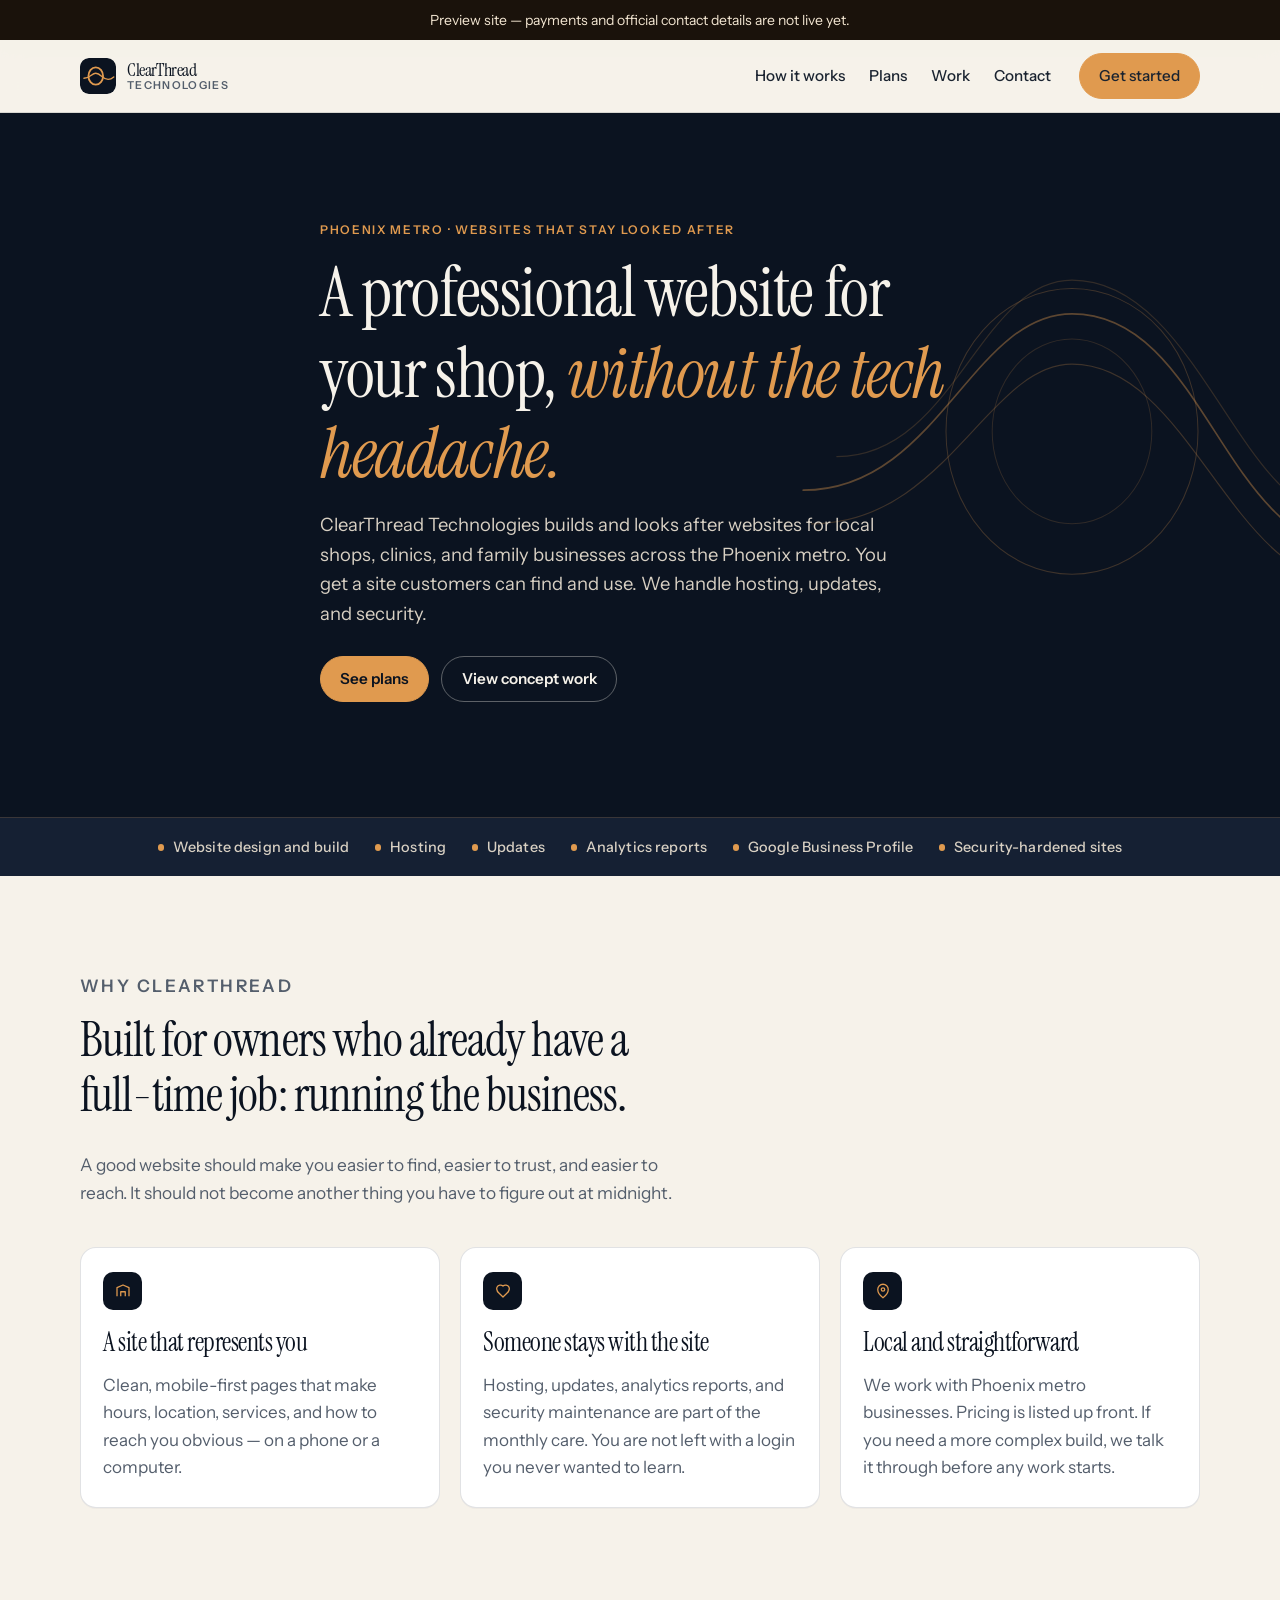
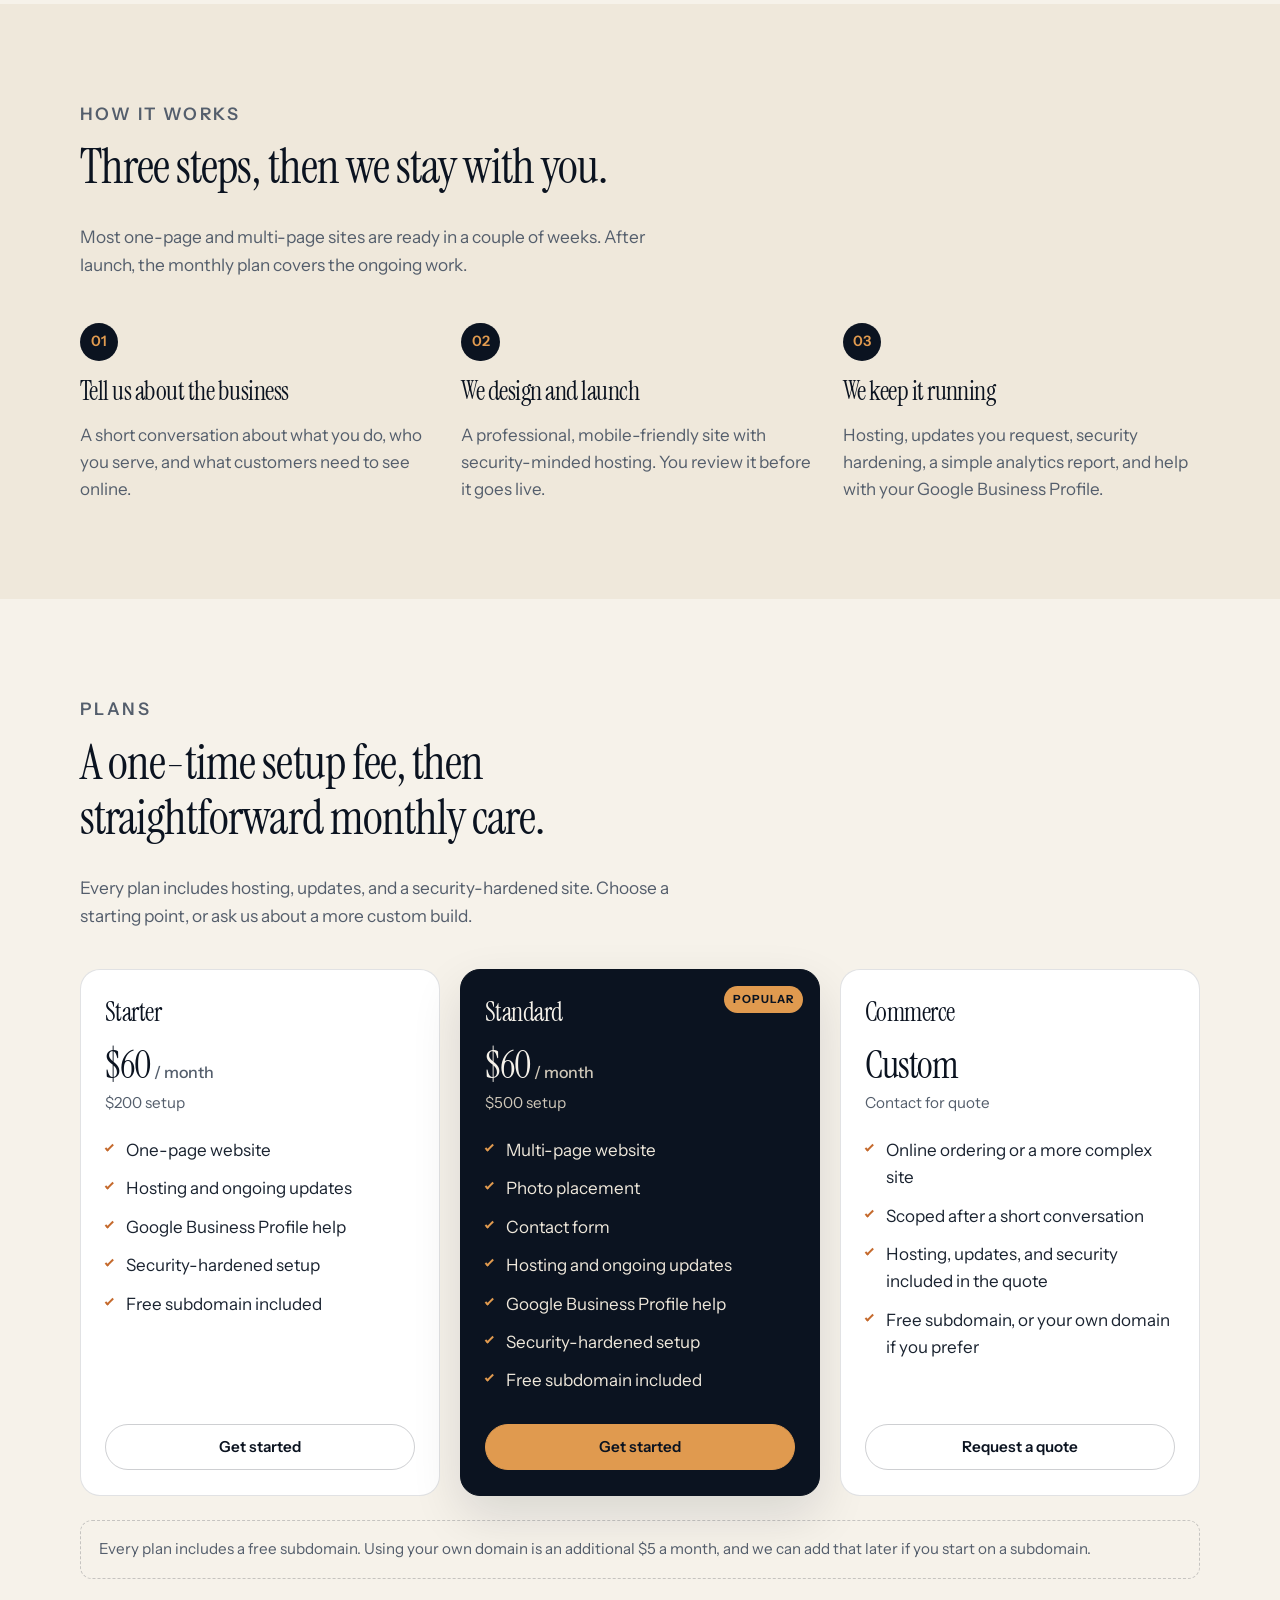
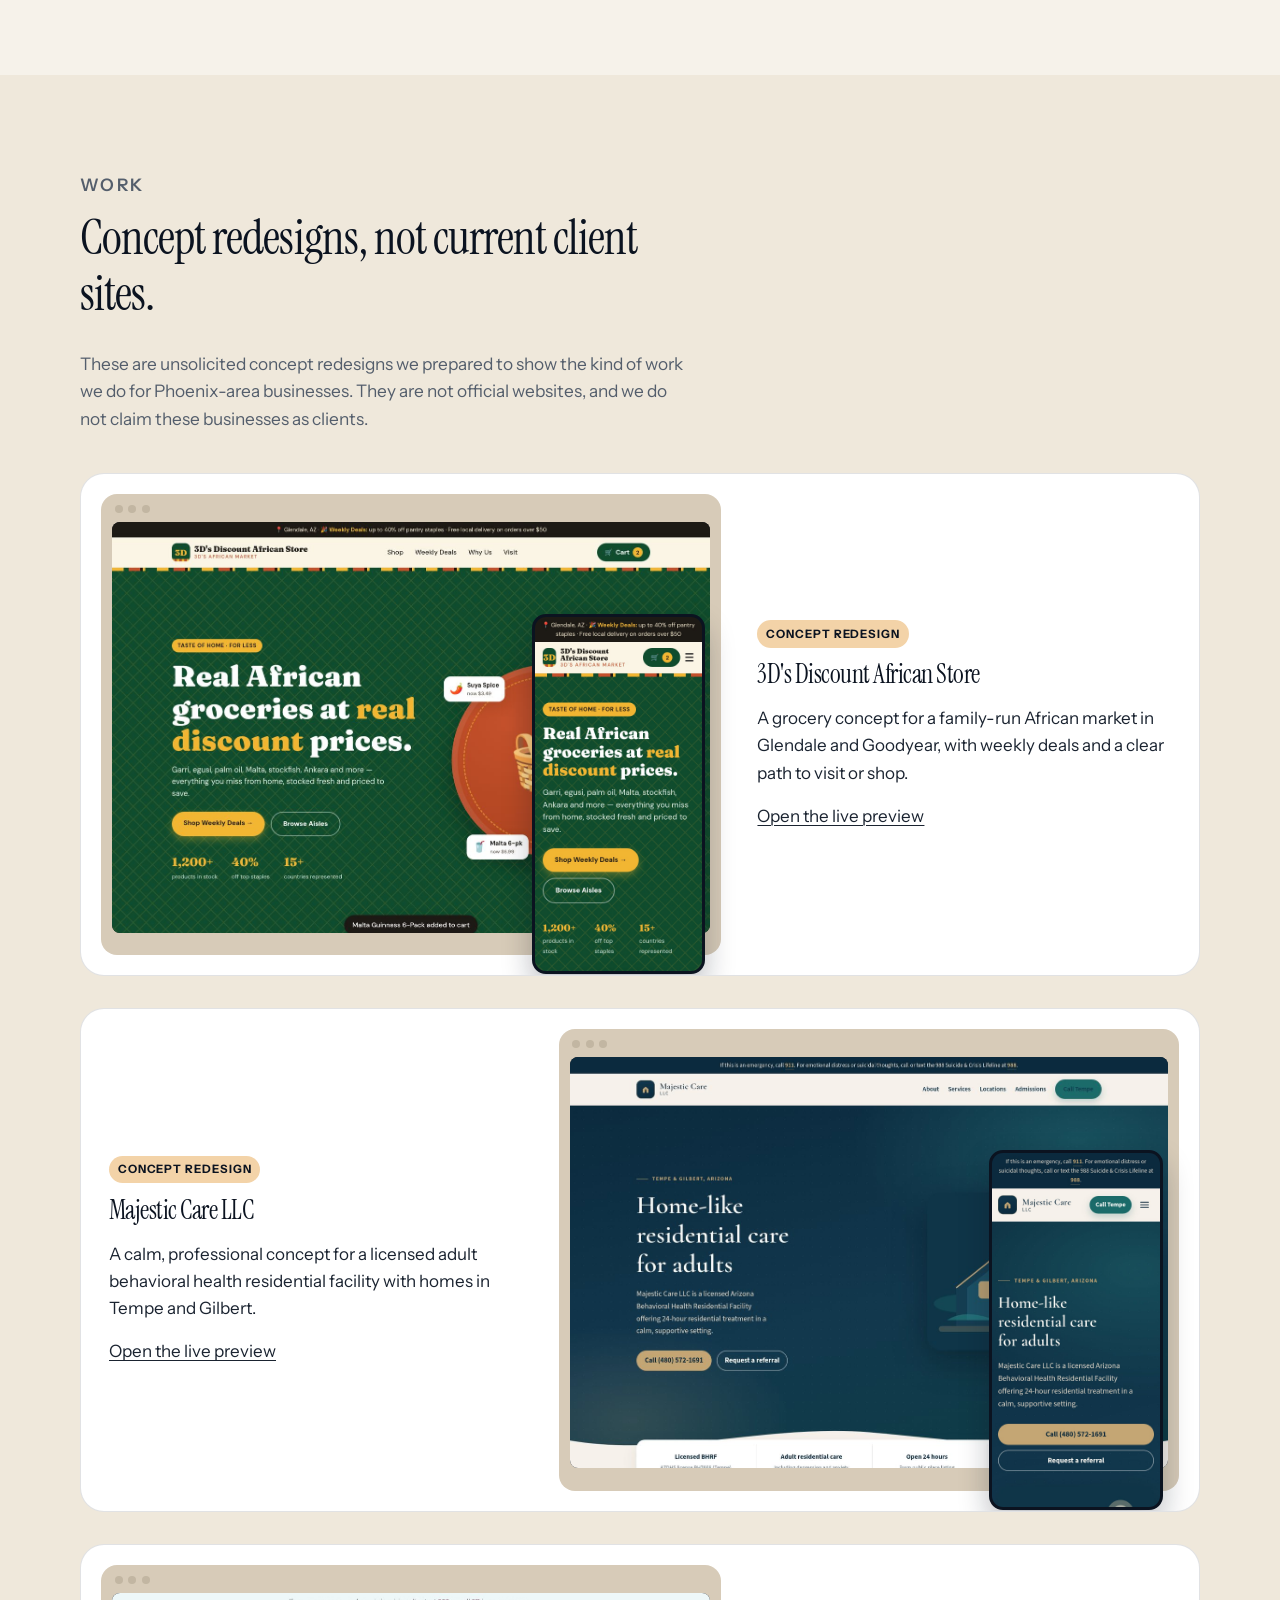
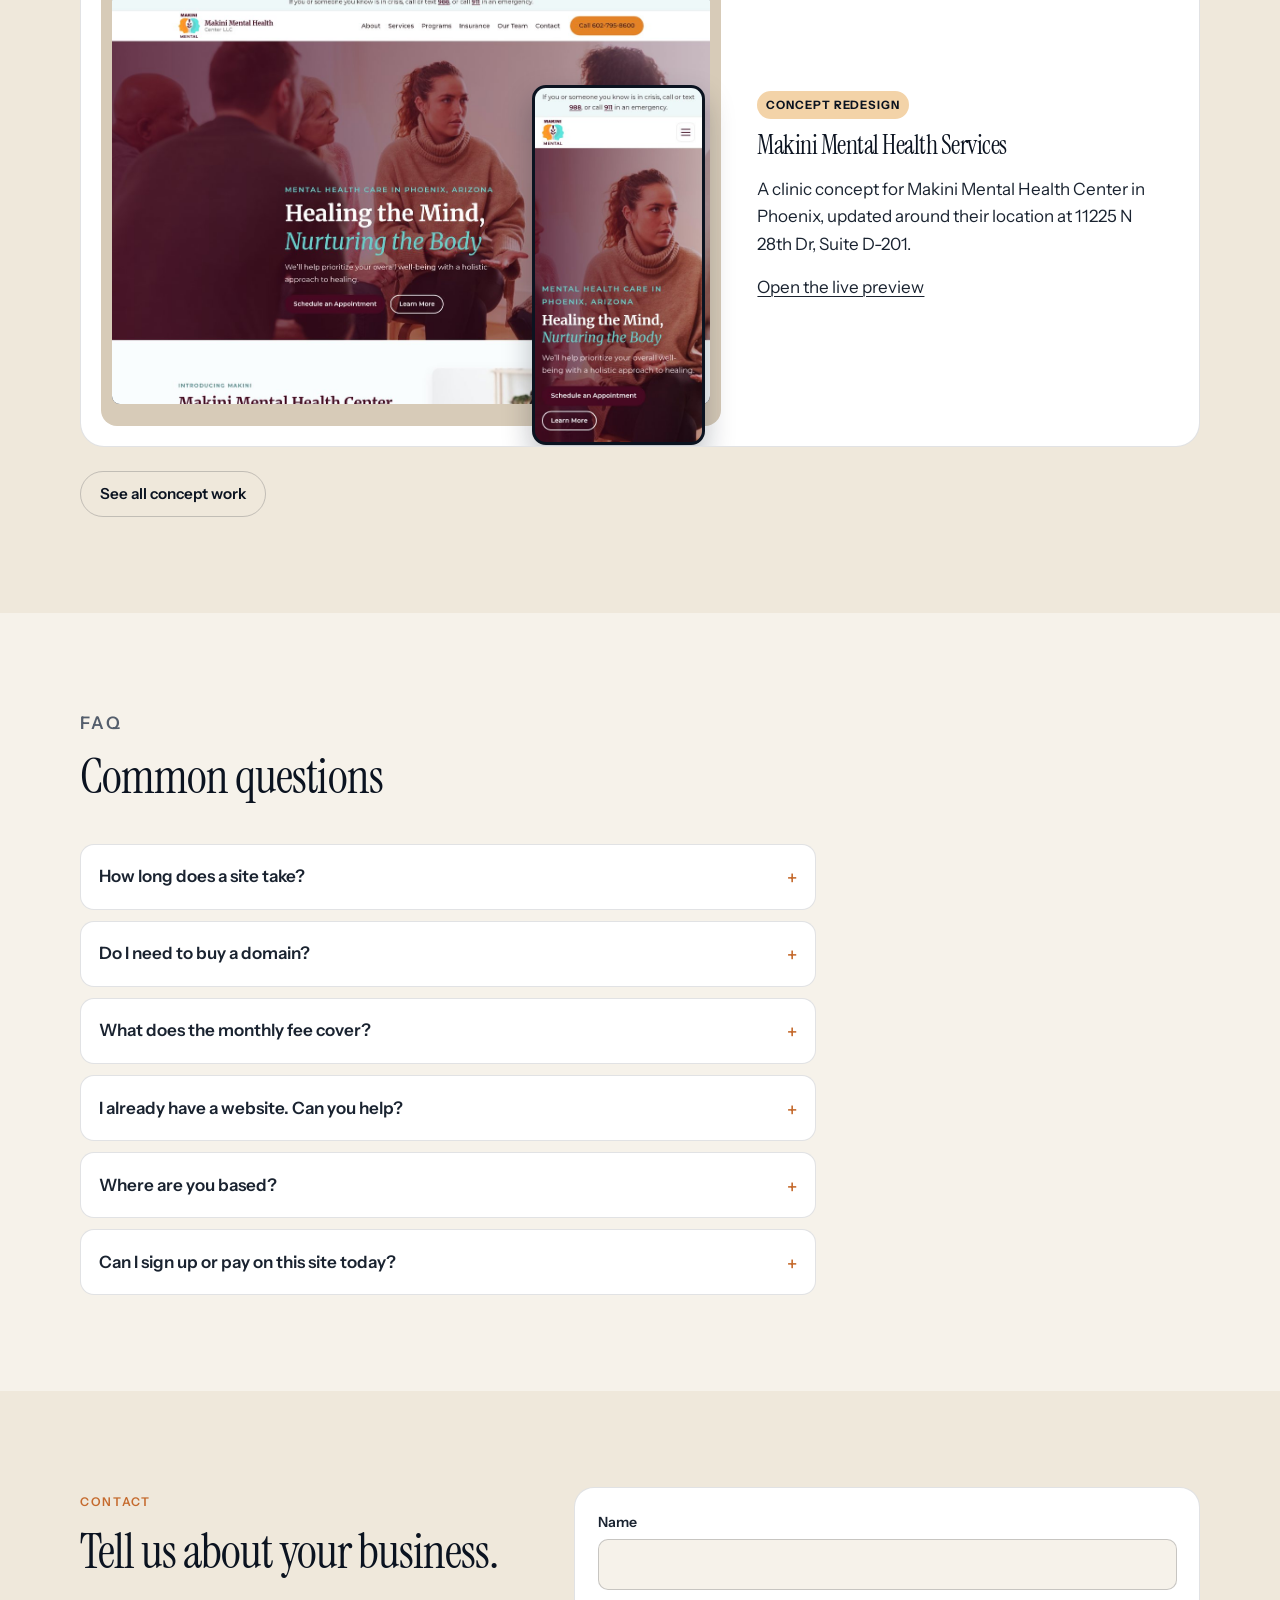
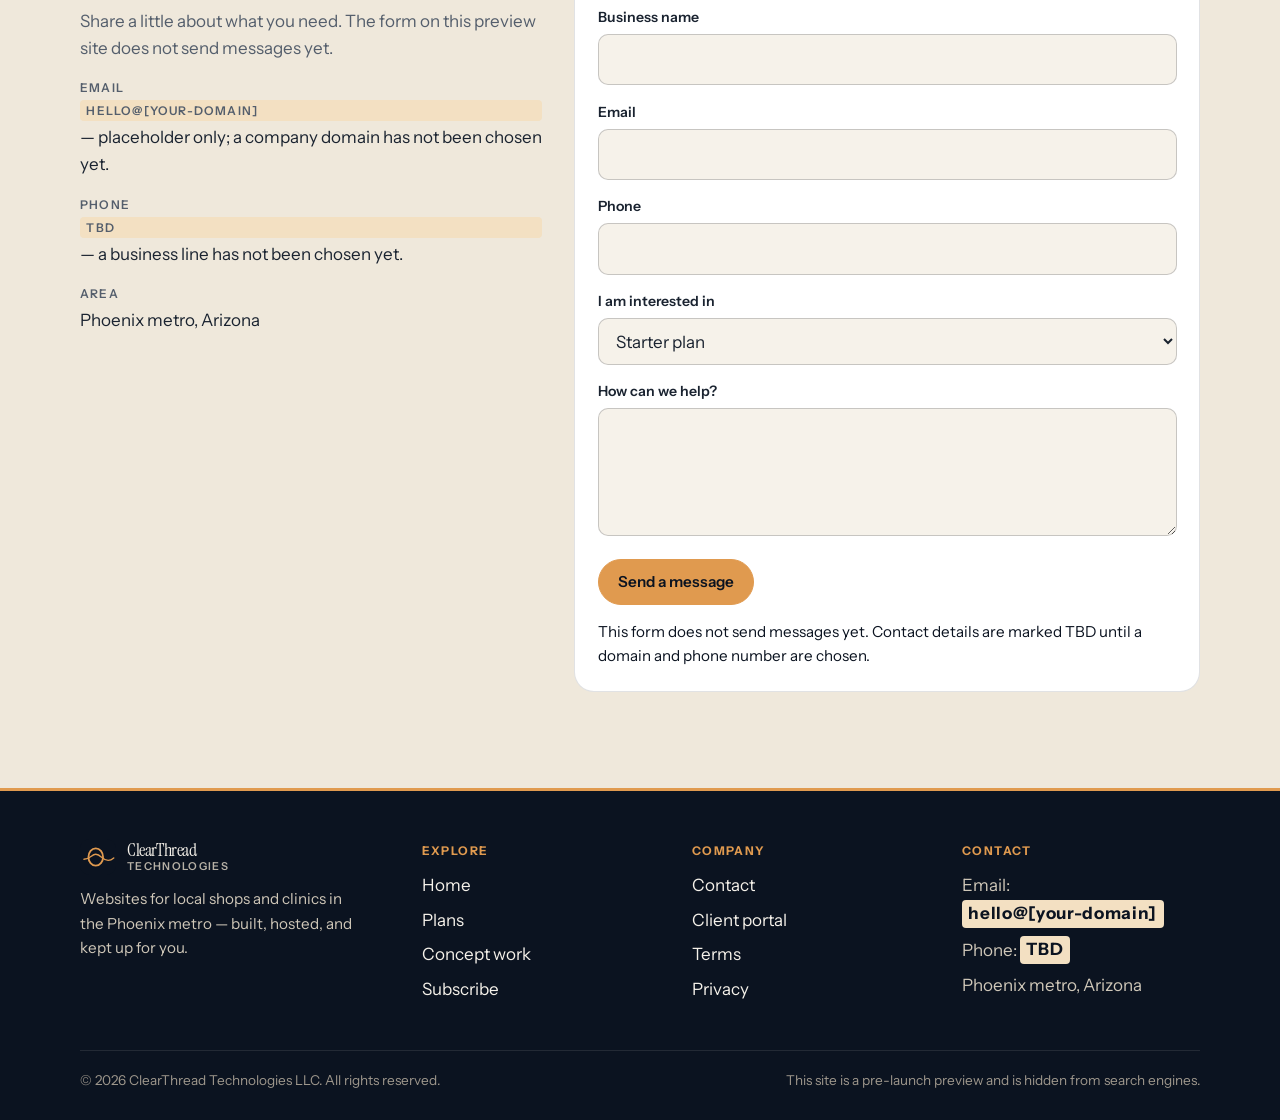
==== index.html @ 77f70aa3 "Add pre-launch ClearThread Technologies marketing site. Static pages for the landing, portfolio of c" ====
<!DOCTYPE html>
<html lang="en">
<head>
<meta charset="UTF-8">
<meta name="viewport" content="width=device-width, initial-scale=1">
<meta name="robots" content="noindex, nofollow">
<meta name="referrer" content="strict-origin-when-cross-origin">
<!--
  CSP note: frame-ancestors cannot be set via a meta tag (browsers ignore it there).
  When this site moves to a custom domain, send Content-Security-Policy as an HTTP
  header and include frame-ancestors 'none'.
-->
<meta http-equiv="Content-Security-Policy" content="default-src 'self'; script-src 'self'; style-src 'self'; img-src 'self' data:; font-src 'self'; connect-src 'none'; form-action 'none'; object-src 'none'; base-uri 'self'; upgrade-insecure-requests">
<meta name="description" content="ClearThread Technologies builds, hosts, and maintains professional websites for shops, clinics, and family businesses in the Phoenix metro.">
<title>ClearThread Technologies — Websites for Phoenix local businesses</title>
<link rel="icon" href="assets/favicon.svg" type="image/svg+xml">
<link rel="stylesheet" href="css/styles.css">
</head>
<body>
<a class="skip" href="#main">Skip to content</a>
<div class="preview-banner">Preview site — payments and official contact details are not live yet.</div>
<header>
  <div class="wrap nav">
    <a class="logo" href="index.html">
      <img src="assets/logo.svg" width="36" height="36" alt="">
      <span class="logo-text">
        <span class="logo-name">ClearThread</span>
        <span class="logo-sub">Technologies</span>
      </span>
    </a>
    <button class="nav-toggle" type="button" aria-expanded="false" aria-controls="site-menu" aria-label="Open menu">
      <span></span>
    </button>
    <nav class="menu" id="site-menu">
      <a href="index.html#how">How it works</a>
      <a href="index.html#plans">Plans</a>
      <a href="portfolio.html">Work</a>
      <a href="contact.html">Contact</a>
      <a class="btn btn-primary" href="subscribe.html">Get started</a>
    </nav>
  </div>
</header>

<main id="main">
  <section class="hero">
    <div class="wrap hero-inner">
      <p class="eyebrow">Phoenix metro · Websites that stay looked after</p>
      <h1>A professional website for your shop, <em>without the tech headache.</em></h1>
      <p class="lede">ClearThread Technologies builds and looks after websites for local shops, clinics, and family businesses across the Phoenix metro. You get a site customers can find and use. We handle hosting, updates, and security.</p>
      <div class="actions">
        <a class="btn btn-primary" href="index.html#plans">See plans</a>
        <a class="btn btn-ghost" href="portfolio.html">View concept work</a>
      </div>
    </div>
  </section>

  <div class="services-strip">
    <div class="wrap">
      <ul>
        <li>Website design and build</li>
        <li>Hosting</li>
        <li>Updates</li>
        <li>Analytics reports</li>
        <li>Google Business Profile</li>
        <li>Security-hardened sites</li>
      </ul>
    </div>
  </div>

  <section class="section" id="value">
    <div class="wrap">
      <div class="section-head">
        <p class="eyebrow">Why ClearThread</p>
        <h2>Built for owners who already have a full-time job: running the business.</h2>
        <p>A good website should make you easier to find, easier to trust, and easier to reach. It should not become another thing you have to figure out at midnight.</p>
      </div>
      <div class="cards-3">
        <article class="card">
          <div class="card-icon"><svg width="18" height="18" viewBox="0 0 24 24" fill="none" aria-hidden="true"><path d="M4 19V7.5L12 4l8 3.5V19" stroke="currentColor" stroke-width="1.7" stroke-linejoin="round"/><path d="M9 19v-6h6v6" stroke="currentColor" stroke-width="1.7" stroke-linejoin="round"/></svg></div>
          <h3>A site that represents you</h3>
          <p>Clean, mobile-first pages that make hours, location, services, and how to reach you obvious — on a phone or a computer.</p>
        </article>
        <article class="card">
          <div class="card-icon"><svg width="18" height="18" viewBox="0 0 24 24" fill="none" aria-hidden="true"><path d="M12 5.5c-2.2-2.4-6.5-1.8-8 1.6-1.2 2.8.2 5.6 3.2 8.2L12 20l4.8-4.7c3-2.6 4.4-5.4 3.2-8.2-1.5-3.4-5.8-4-8-1.6Z" stroke="currentColor" stroke-width="1.7" stroke-linejoin="round"/></svg></div>
          <h3>Someone stays with the site</h3>
          <p>Hosting, updates, analytics reports, and security maintenance are part of the monthly care. You are not left with a login you never wanted to learn.</p>
        </article>
        <article class="card">
          <div class="card-icon"><svg width="18" height="18" viewBox="0 0 24 24" fill="none" aria-hidden="true"><path d="M12 21s7-5.2 7-11a7 7 0 1 0-14 0c0 5.8 7 11 7 11Z" stroke="currentColor" stroke-width="1.7"/><circle cx="12" cy="10" r="2.3" stroke="currentColor" stroke-width="1.7"/></svg></div>
          <h3>Local and straightforward</h3>
          <p>We work with Phoenix metro businesses. Pricing is listed up front. If you need a more complex build, we talk it through before any work starts.</p>
        </article>
      </div>
    </div>
  </section>

  <section class="section section-muted" id="how">
    <div class="wrap">
      <div class="section-head">
        <p class="eyebrow">How it works</p>
        <h2>Three steps, then we stay with you.</h2>
        <p>Most one-page and multi-page sites are ready in a couple of weeks. After launch, the monthly plan covers the ongoing work.</p>
      </div>
      <div class="steps">
        <article class="step">
          <div class="step-num">01</div>
          <h3>Tell us about the business</h3>
          <p class="muted">A short conversation about what you do, who you serve, and what customers need to see online.</p>
        </article>
        <article class="step">
          <div class="step-num">02</div>
          <h3>We design and launch</h3>
          <p class="muted">A professional, mobile-friendly site with security-minded hosting. You review it before it goes live.</p>
        </article>
        <article class="step">
          <div class="step-num">03</div>
          <h3>We keep it running</h3>
          <p class="muted">Hosting, updates you request, security hardening, a simple analytics report, and help with your Google Business Profile.</p>
        </article>
      </div>
    </div>
  </section>

  <section class="section" id="plans">
    <div class="wrap">
      <div class="section-head">
        <p class="eyebrow">Plans</p>
        <h2>A one-time setup fee, then straightforward monthly care.</h2>
        <p>Every plan includes hosting, updates, and a security-hardened site. Choose a starting point, or ask us about a more custom build.</p>
      </div>
      <div class="plans">
        <article class="plan">
          <h3>Starter</h3>
          <p class="price">$60 <small>/ month</small></p>
          <p class="price-setup">$200 setup</p>
          <ul>
            <li>One-page website</li>
            <li>Hosting and ongoing updates</li>
            <li>Google Business Profile help</li>
            <li>Security-hardened setup</li>
            <li>Free subdomain included</li>
          </ul>
          <a class="btn btn-outline" href="subscribe.html">Get started</a>
        </article>
        <article class="plan plan-featured">
          <span class="plan-tag">Popular</span>
          <h3>Standard</h3>
          <p class="price">$60 <small>/ month</small></p>
          <p class="price-setup">$500 setup</p>
          <ul>
            <li>Multi-page website</li>
            <li>Photo placement</li>
            <li>Contact form</li>
            <li>Hosting and ongoing updates</li>
            <li>Google Business Profile help</li>
            <li>Security-hardened setup</li>
            <li>Free subdomain included</li>
          </ul>
          <a class="btn btn-primary" href="subscribe.html">Get started</a>
        </article>
        <article class="plan">
          <h3>Commerce</h3>
          <p class="price">Custom</p>
          <p class="price-setup">Contact for quote</p>
          <ul>
            <li>Online ordering or a more complex site</li>
            <li>Scoped after a short conversation</li>
            <li>Hosting, updates, and security included in the quote</li>
            <li>Free subdomain, or your own domain if you prefer</li>
          </ul>
          <a class="btn btn-outline" href="contact.html">Request a quote</a>
        </article>
      </div>
      <p class="addon">Every plan includes a free subdomain. Using your own domain is an additional $5 a month, and we can add that later if you start on a subdomain.</p>
    </div>
  </section>

  <section class="section section-muted" id="work">
    <div class="wrap">
      <div class="section-head">
        <p class="eyebrow">Work</p>
        <h2>Concept redesigns, not current client sites.</h2>
        <p>These are unsolicited concept redesigns we prepared to show the kind of work we do for Phoenix-area businesses. They are not official websites, and we do not claim these businesses as clients.</p>
      </div>
      <div class="portfolio-grid">
        <article class="project">
          <div class="frame">
            <div class="chrome" aria-hidden="true"><span></span><span></span><span></span></div>
            <div class="frame-screen">
              <img src="assets/portfolio/3ds-desktop.jpg" width="1280" height="920" alt="Desktop view of the concept redesign for 3D's Discount African Store">
            </div>
            <div class="phone">
              <img src="assets/portfolio/3ds-mobile.jpg" width="780" height="1689" alt="Mobile view of the 3D's Discount African Store concept redesign">
            </div>
          </div>
          <div class="project-copy">
            <span class="badge">Concept redesign</span>
            <h3>3D's Discount African Store</h3>
            <p>A grocery concept for a family-run African market in Glendale and Goodyear, with weekly deals and a clear path to visit or shop.</p>
            <a href="https://chukwuemekakalu1905.github.io/3ds-african-store/" rel="noopener noreferrer" target="_blank">Open the live preview</a>
          </div>
        </article>
        <article class="project">
          <div class="frame">
            <div class="chrome" aria-hidden="true"><span></span><span></span><span></span></div>
            <div class="frame-screen">
              <img src="assets/portfolio/majestic-desktop.jpg" width="1280" height="920" alt="Desktop view of the concept redesign for Majestic Care LLC">
            </div>
            <div class="phone">
              <img src="assets/portfolio/majestic-mobile.jpg" width="780" height="1689" alt="Mobile view of the Majestic Care concept redesign">
            </div>
          </div>
          <div class="project-copy">
            <span class="badge">Concept redesign</span>
            <h3>Majestic Care LLC</h3>
            <p>A calm, professional concept for a licensed adult behavioral health residential facility with homes in Tempe and Gilbert.</p>
            <a href="https://chukwuemekakalu1905.github.io/majestic-care-mockup/" rel="noopener noreferrer" target="_blank">Open the live preview</a>
          </div>
        </article>
        <article class="project">
          <div class="frame">
            <div class="chrome" aria-hidden="true"><span></span><span></span><span></span></div>
            <div class="frame-screen">
              <img src="assets/portfolio/makini-desktop.jpg" width="1280" height="920" alt="Desktop view of the concept redesign for Makini Mental Health Services">
            </div>
            <div class="phone">
              <img src="assets/portfolio/makini-mobile.jpg" width="390" height="844" alt="Mobile view of the Makini Mental Health Services concept redesign">
            </div>
          </div>
          <div class="project-copy">
            <span class="badge">Concept redesign</span>
            <h3>Makini Mental Health Services</h3>
            <p>A clinic concept for Makini Mental Health Center in Phoenix, updated around their location at 11225 N 28th Dr, Suite D-201.</p>
            <a href="https://chukwuemekakalu1905.github.io/makini-mental-health-mockup/" rel="noopener noreferrer" target="_blank">Open the live preview</a>
          </div>
        </article>
      </div>
      <p class="section-cta"><a class="btn btn-outline" href="portfolio.html">See all concept work</a></p>
    </div>
  </section>

  <section class="section" id="faq">
    <div class="wrap">
      <div class="section-head">
        <p class="eyebrow">FAQ</p>
        <h2>Common questions</h2>
      </div>
      <div class="faq">
        <details>
          <summary>How long does a site take?</summary>
          <p>Most one-page sites are ready in about two weeks. Multi-page sites usually take a little longer, depending on photos and copy.</p>
        </details>
        <details>
          <summary>Do I need to buy a domain?</summary>
          <p>No. Every plan includes a free subdomain. If you want your own domain, we can add it for $5 a month, or move you to one later.</p>
        </details>
        <details>
          <summary>What does the monthly fee cover?</summary>
          <p>Hosting, updates you request, security maintenance, a simple analytics report, and Google Business Profile help on the plans that include it.</p>
        </details>
        <details>
          <summary>I already have a website. Can you help?</summary>
          <p>Yes. We can rebuild a site that is outdated, broken, or hard to update, and then look after it month to month.</p>
        </details>
        <details>
          <summary>Where are you based?</summary>
          <p>We work with businesses in the Phoenix metro — Phoenix, Tempe, Mesa, Glendale, Goodyear, Gilbert, and nearby cities.</p>
        </details>
        <details>
          <summary>Can I sign up or pay on this site today?</summary>
          <p>Not yet. This is a pre-launch preview. Payments will be handled later through Stripe, not by entering a card on this site. Contact details are marked TBD until a domain and phone number are chosen.</p>
        </details>
      </div>
    </div>
  </section>

  <section class="section section-muted" id="contact">
    <div class="wrap contact-grid">
      <div>
        <p class="eyebrow">Contact</p>
        <h2>Tell us about your business.</h2>
        <p class="muted">Share a little about what you need. The form on this preview site does not send messages yet.</p>
        <ul class="contact-meta">
          <li><span>Email</span> <span class="tbd">hello@[your-domain]</span> — placeholder only; a company domain has not been chosen yet.</li>
          <li><span>Phone</span> <span class="tbd">TBD</span> — a business line has not been chosen yet.</li>
          <li><span>Area</span> Phoenix metro, Arizona</li>
        </ul>
      </div>
      <form data-mock action="#" method="post">
        <div class="field">
          <label for="name">Name</label>
          <input id="name" name="name" type="text" autocomplete="name" required>
        </div>
        <div class="field">
          <label for="business">Business name</label>
          <input id="business" name="business" type="text" autocomplete="organization">
        </div>
        <div class="field">
          <label for="email">Email</label>
          <input id="email" name="email" type="email" autocomplete="email" required>
        </div>
        <div class="field">
          <label for="phone">Phone</label>
          <input id="phone" name="phone" type="tel" autocomplete="tel">
        </div>
        <div class="field">
          <label for="interest">I am interested in</label>
          <select id="interest" name="interest">
            <option value="starter">Starter plan</option>
            <option value="standard">Standard plan</option>
            <option value="commerce">Commerce / ordering</option>
            <option value="other">Something else</option>
          </select>
        </div>
        <div class="field">
          <label for="message">How can we help?</label>
          <textarea id="message" name="message"></textarea>
        </div>
        <button class="btn btn-primary" type="submit">Send a message</button>
        <p class="form-status" data-form-status role="status">This form does not send messages yet. Contact details are marked TBD until a domain and phone number are chosen.</p>
      </form>

    </div>
  </section>
</main>
<footer>
  <div class="wrap">
    <div class="footer-grid">
      <div>
        <a class="logo" href="index.html">
          <img src="assets/logo.svg" width="36" height="36" alt="">
          <span class="logo-text">
            <span class="logo-name">ClearThread</span>
            <span class="logo-sub">Technologies</span>
          </span>
        </a>
        <p class="footer-blurb">Websites for local shops and clinics in the Phoenix metro — built, hosted, and kept up for you.</p>
      </div>
      <div>
        <h2>Explore</h2>
        <ul>
          <li><a href="index.html">Home</a></li>
          <li><a href="index.html#plans">Plans</a></li>
          <li><a href="portfolio.html">Concept work</a></li>
          <li><a href="subscribe.html">Subscribe</a></li>
        </ul>
      </div>
      <div>
        <h2>Company</h2>
        <ul>
          <li><a href="contact.html">Contact</a></li>
          <li><a href="client.html">Client portal</a></li>
          <li><a href="terms.html">Terms</a></li>
          <li><a href="privacy.html">Privacy</a></li>
        </ul>
      </div>
      <div>
        <h2>Contact</h2>
        <ul>
          <li>Email: <span class="tbd">hello@[your-domain]</span></li>
          <li>Phone: <span class="tbd">TBD</span></li>
          <li>Phoenix metro, Arizona</li>
        </ul>
      </div>
    </div>
    <div class="footer-bottom">
      <span>&copy; 2026 ClearThread Technologies LLC. All rights reserved.</span>
      <span>This site is a pre-launch preview and is hidden from search engines.</span>
    </div>
  </div>
</footer>
<script src="js/config.js"></script>
<script src="js/main.js"></script>
</body>
</html>
---- css/styles.css ----
@font-face {
  font-family: "Instrument Sans";
  src: url("../fonts/instrument-sans.woff2") format("woff2");
  font-weight: 400 700;
  font-style: normal;
  font-display: swap;
}

@font-face {
  font-family: "Instrument Serif";
  src: url("../fonts/instrument-serif.woff2") format("woff2");
  font-weight: 400;
  font-style: normal;
  font-display: swap;
}

@font-face {
  font-family: "Instrument Serif";
  src: url("../fonts/instrument-serif-italic.woff2") format("woff2");
  font-weight: 400;
  font-style: italic;
  font-display: swap;
}

:root {
  --ink: #0b1320;
  --ink-2: #152033;
  --navy: #101b2d;
  --paper: #f6f2ea;
  --paper-2: #efe8db;
  --sand: #e4d8c4;
  --line: rgba(11, 19, 32, 0.12);
  --line-strong: rgba(11, 19, 32, 0.2);
  --copper: #c56a2d;
  --copper-2: #e09a4f;
  --copper-soft: #f3d3a8;
  --text: #1a2330;
  --muted: #545e6c;
  --white: #ffffff;
  --banner: #1a120b;
  --radius: 16px;
  --wrap: 1120px;
  --header: 4.5rem;
  --sans: "Instrument Sans", system-ui, sans-serif;
  --serif: "Instrument Serif", Georgia, serif;
  --shadow: 0 20px 50px rgba(11, 19, 32, 0.12);
}

*,
*::before,
*::after {
  box-sizing: border-box;
}

html {
  scroll-behavior: smooth;
}

html:focus-within {
  scroll-behavior: smooth;
}

body {
  margin: 0;
  font-family: var(--sans);
  font-size: 1.0625rem;
  line-height: 1.6;
  color: var(--text);
  background: var(--paper);
  -webkit-font-smoothing: antialiased;
  text-rendering: optimizeLegibility;
}

img {
  max-width: 100%;
  height: auto;
  display: block;
}

a {
  color: inherit;
  text-decoration-thickness: 1px;
  text-underline-offset: 0.18em;
}

a:hover {
  color: var(--copper);
}

h1,
h2,
h3,
h4 {
  font-family: var(--serif);
  font-weight: 400;
  line-height: 1.15;
  letter-spacing: -0.02em;
  color: var(--ink);
  margin: 0 0 0.6em;
}

h1 {
  font-size: clamp(2.4rem, 6vw, 4.4rem);
}

h2 {
  font-size: clamp(1.9rem, 4vw, 3rem);
}

h3 {
  font-size: clamp(1.25rem, 2vw, 1.6rem);
}

p {
  margin: 0 0 1rem;
}

p:last-child {
  margin-bottom: 0;
}

ul,
ol {
  margin: 0;
  padding: 0;
}

button,
input,
textarea,
select {
  font: inherit;
}

:focus {
  outline: none;
}

:focus-visible {
  outline: 2px solid var(--copper-2);
  outline-offset: 3px;
}

.skip {
  position: absolute;
  left: 1rem;
  top: -4rem;
  z-index: 100;
  background: var(--ink);
  color: var(--paper);
  padding: 0.6rem 0.9rem;
  border-radius: 8px;
}

.skip:focus {
  top: 1rem;
}

.wrap {
  width: min(calc(100% - 2rem), var(--wrap));
  margin-inline: auto;
}

.eyebrow {
  display: inline-block;
  margin: 0 0 0.75rem;
  font-family: var(--sans);
  font-size: 0.75rem;
  font-weight: 600;
  letter-spacing: 0.14em;
  text-transform: uppercase;
  color: var(--copper);
}

/* Banner + header */

.preview-banner {
  background: var(--banner);
  color: #f3e6d2;
  font-size: 0.875rem;
  text-align: center;
  padding: 0.55rem 1rem;
}

header {
  position: sticky;
  top: 0;
  z-index: 40;
  background: rgba(246, 242, 234, 0.92);
  border-bottom: 1px solid var(--line);
  backdrop-filter: blur(14px);
}

.nav {
  display: flex;
  align-items: center;
  justify-content: space-between;
  min-height: var(--header);
  gap: 1rem;
}

.logo {
  display: flex;
  align-items: center;
  gap: 0.7rem;
  text-decoration: none;
  color: var(--ink);
}

.logo:hover {
  color: var(--ink);
}

.logo img {
  width: 2.25rem;
  height: 2.25rem;
  border-radius: 8px;
}

.logo-text {
  display: flex;
  flex-direction: column;
  line-height: 1.05;
}

.logo-name {
  font-family: var(--serif);
  font-size: 1.15rem;
  letter-spacing: -0.03em;
  white-space: nowrap;
}

.logo-sub {
  font-size: 0.68rem;
  font-weight: 600;
  letter-spacing: 0.12em;
  text-transform: uppercase;
  color: var(--muted);
}

.nav-toggle {
  display: none;
  width: 2.6rem;
  height: 2.6rem;
  border: 1px solid var(--line-strong);
  border-radius: 8px;
  background: transparent;
  cursor: pointer;
  position: relative;
}

.nav-toggle span,
.nav-toggle span::before,
.nav-toggle span::after {
  display: block;
  width: 1.05rem;
  height: 1.5px;
  background: var(--ink);
  position: absolute;
  left: 50%;
  top: 50%;
  transform: translate(-50%, -50%);
}

.nav-toggle span::before,
.nav-toggle span::after {
  content: "";
}

.nav-toggle span::before {
  transform: translate(-50%, calc(-50% - 5px));
}

.nav-toggle span::after {
  transform: translate(-50%, calc(-50% + 5px));
}

.menu {
  display: flex;
  align-items: center;
  gap: 1.5rem;
}

.menu a {
  text-decoration: none;
  font-size: 0.95rem;
  font-weight: 500;
  color: var(--text);
}

.menu a:hover,
.menu a[aria-current="page"] {
  color: var(--copper);
}

.menu .btn {
  margin-left: 0.25rem;
}

/* Buttons */

.btn {
  display: inline-flex;
  align-items: center;
  justify-content: center;
  gap: 0.4rem;
  padding: 0.8rem 1.2rem;
  border-radius: 999px;
  font-weight: 600;
  font-size: 0.95rem;
  text-decoration: none;
  border: 1px solid transparent;
  cursor: pointer;
  line-height: 1.2;
  transition: background 0.15s ease, color 0.15s ease, border-color 0.15s ease, transform 0.15s ease;
}

.btn:hover {
  color: var(--ink);
}

.btn-primary {
  background: var(--copper-2);
  color: var(--ink);
  border-color: var(--copper-2);
}

.btn-primary:hover {
  background: #ebb56c;
  color: var(--ink);
}

.btn-ghost {
  background: transparent;
  color: var(--paper);
  border-color: rgba(246, 242, 234, 0.35);
}

.btn-ghost:hover {
  background: rgba(246, 242, 234, 0.08);
  color: var(--paper);
}

.btn-outline {
  background: transparent;
  color: var(--ink);
  border-color: var(--line-strong);
}

.btn-outline:hover {
  border-color: var(--ink);
  color: var(--ink);
}

.btn.is-disabled,
.btn[aria-disabled="true"] {
  cursor: not-allowed;
  opacity: 0.7;
}

.actions {
  display: flex;
  flex-wrap: wrap;
  gap: 0.75rem;
  align-items: center;
}

/* Hero */

.hero {
  position: relative;
  background: var(--ink);
  color: var(--paper);
  overflow: hidden;
  padding: clamp(3.5rem, 8vw, 7rem) 0 clamp(4rem, 9vw, 8rem);
}

.hero::before {
  content: "";
  position: absolute;
  right: -8rem;
  top: 50%;
  width: min(42rem, 90vw);
  height: min(42rem, 90vw);
  transform: translateY(-50%);
  background: url("../assets/hero-rings.svg") center / contain no-repeat;
  pointer-events: none;
  opacity: 0.85;
}

.hero-inner {
  position: relative;
  z-index: 1;
  max-width: 40rem;
}

.hero h1 {
  color: var(--paper);
  margin-bottom: 1rem;
}

.hero h1 em {
  font-style: italic;
  color: var(--copper-2);
}

.hero .lede {
  font-size: 1.15rem;
  color: #d8d0c3;
  margin-bottom: 1.75rem;
  max-width: 36rem;
}

.hero .eyebrow {
  color: var(--copper-2);
}

/* Services strip */

.services-strip {
  background: var(--ink-2);
  color: #d8d0c3;
  padding: 1.1rem 0;
  border-top: 1px solid rgba(224, 154, 79, 0.18);
}

.services-strip ul {
  list-style: none;
  display: flex;
  flex-wrap: wrap;
  justify-content: center;
  gap: 0.55rem 1.6rem;
  font-size: 0.9rem;
  font-weight: 500;
  letter-spacing: 0.01em;
}

.services-strip li {
  display: flex;
  align-items: center;
  gap: 0.55rem;
}

.services-strip li::before {
  content: "";
  width: 0.4rem;
  height: 0.4rem;
  border-radius: 50%;
  background: var(--copper-2);
}

/* Sections */

.section {
  padding: clamp(3.5rem, 8vw, 6rem) 0;
}

.section-head {
  max-width: 38rem;
  margin-bottom: 2.5rem;
}

.section-head p {
  color: var(--muted);
  font-size: 1.08rem;
}

.section-muted {
  background: var(--paper-2);
}

.section-dark {
  background: var(--navy);
  color: #d8d0c3;
}

.section-dark h2,
.section-dark h3 {
  color: var(--paper);
}

.section-dark .section-head p,
.section-dark .muted {
  color: #b7b1a6;
}

/* Value cards */

.cards-3,
.cards-2 {
  display: grid;
  gap: 1.25rem;
}

.cards-3 {
  grid-template-columns: repeat(3, 1fr);
}

.cards-2 {
  grid-template-columns: repeat(2, 1fr);
}

.card {
  background: var(--white);
  border: 1px solid var(--line);
  border-radius: var(--radius);
  padding: 1.5rem 1.4rem 1.6rem;
  box-shadow: 0 1px 0 rgba(11, 19, 32, 0.03);
}

.card p {
  color: var(--muted);
}

.card-icon {
  width: 2.4rem;
  height: 2.4rem;
  border-radius: 10px;
  background: var(--ink);
  color: var(--copper-2);
  display: grid;
  place-items: center;
  margin-bottom: 1.1rem;
}

.card-icon svg {
  display: block;
}

/* How it works */

.steps {
  display: grid;
  grid-template-columns: repeat(3, 1fr);
  gap: 1.5rem;
  counter-reset: step;
}

.step {
  position: relative;
  padding: 0.25rem 0 0;
}

.step-num {
  display: inline-flex;
  align-items: center;
  justify-content: center;
  width: 2.4rem;
  height: 2.4rem;
  border-radius: 50%;
  background: var(--ink);
  color: var(--copper-2);
  font-weight: 600;
  font-size: 0.9rem;
  margin-bottom: 1rem;
}

/* Pricing */

.plans {
  display: grid;
  grid-template-columns: repeat(3, 1fr);
  gap: 1.25rem;
  align-items: stretch;
}

.plan {
  background: var(--white);
  border: 1px solid var(--line);
  border-radius: 20px;
  padding: 1.7rem 1.5rem 1.6rem;
  display: flex;
  flex-direction: column;
  position: relative;
}

.plan-featured {
  background: var(--ink);
  color: var(--paper);
  border-color: var(--ink);
  box-shadow: var(--shadow);
}

.plan-featured h2,
.plan-featured h3 {
  color: var(--paper);
}


.plan-tag {
  position: absolute;
  top: 1rem;
  right: 1rem;
  font-size: 0.7rem;
  font-weight: 700;
  letter-spacing: 0.08em;
  text-transform: uppercase;
  background: var(--copper-2);
  color: var(--ink);
  padding: 0.28rem 0.55rem;
  border-radius: 999px;
}

.plan .price {
  font-family: var(--serif);
  font-size: 2.4rem;
  letter-spacing: -0.03em;
  color: var(--ink);
  margin: 0.2rem 0 0;
  line-height: 1;
}

.plan .price small {
  font-family: var(--sans);
  font-size: 1rem;
  font-weight: 500;
  letter-spacing: 0;
  color: var(--muted);
}

.plan-featured .price {
  color: var(--paper);
}

.plan-featured .price small {
  color: #cfc7b8;
}

.price-setup {
  font-size: 0.95rem;
  color: var(--muted);
  margin: 0.45rem 0 1rem;
}

.plan-featured .price-setup {
  color: #cfc7b8;
}

.plan ul {
  list-style: none;
  margin: 0 0 1.5rem;
  flex: 1;
}

.plan li {
  position: relative;
  padding: 0.35rem 0 0.35rem 1.3rem;
  color: var(--text);
}

.plan-featured .muted,
.plan-featured li {
  color: #efe8db;
}

.plan li::before {
  content: "";
  position: absolute;
  left: 0;
  top: 0.85rem;
  width: 0.55rem;
  height: 0.28rem;
  border-left: 2px solid var(--copper);
  border-bottom: 2px solid var(--copper);
  transform: rotate(-45deg);
}

.plan-featured li::before {
  border-color: var(--copper-2);
}

.addon {
  margin-top: 1.5rem;
  padding: 1rem 1.15rem;
  border: 1px dashed var(--line-strong);
  border-radius: 12px;
  color: var(--muted);
  font-size: 0.95rem;
}

.pay-soon {
  margin: 0.7rem 0 0;
  font-size: 0.85rem;
  font-weight: 600;
  color: var(--copper);
}

.plan-featured .pay-soon {
  color: var(--copper-2);
}

/* Portfolio */

.portfolio-grid {
  display: grid;
  gap: 2rem;
}

.project {
  display: grid;
  grid-template-columns: 1.3fr 0.9fr;
  gap: 1.75rem;
  align-items: center;
  background: var(--white);
  border: 1px solid var(--line);
  border-radius: 24px;
  padding: 1.25rem;
  overflow: hidden;
}

.project:nth-child(even) {
  grid-template-columns: 0.9fr 1.3fr;
}

.project:nth-child(even) .project-copy {
  order: -1;
}

.project-copy {
  padding: 0.75rem 0.75rem 0.75rem 0.5rem;
}

.badge {
  display: inline-block;
  font-size: 0.72rem;
  font-weight: 700;
  letter-spacing: 0.08em;
  text-transform: uppercase;
  color: var(--ink);
  background: var(--copper-soft);
  padding: 0.28rem 0.55rem;
  border-radius: 999px;
  margin-bottom: 0.8rem;
}

.frame {
  position: relative;
  background: #d7cbb8;
  border-radius: 16px;
  padding: 0.7rem 0.7rem 1.4rem;
  min-height: 16rem;
}

.chrome {
  display: flex;
  gap: 0.35rem;
  margin-bottom: 0.55rem;
  padding-left: 0.15rem;
}

.chrome span {
  width: 0.5rem;
  height: 0.5rem;
  border-radius: 50%;
  background: #c2b6a2;
}

.frame-screen {
  border-radius: 8px;
  overflow: hidden;
  background: var(--ink);
}

.frame-screen img {
  width: 100%;
  aspect-ratio: 16 / 11;
  object-fit: cover;
  object-position: top center;
}

.phone {
  position: absolute;
  right: 1rem;
  bottom: -1.2rem;
  width: 28%;
  min-width: 5.8rem;
  background: var(--ink);
  border: 3px solid var(--ink);
  border-radius: 14px;
  overflow: hidden;
  box-shadow: 0 14px 30px rgba(11, 19, 32, 0.28);
}

.phone img {
  width: 100%;
  aspect-ratio: 9 / 19;
  object-fit: cover;
  object-position: top center;
}

/* FAQ */

.faq {
  display: grid;
  gap: 0.7rem;
  max-width: 46rem;
}

.faq details {
  background: var(--white);
  border: 1px solid var(--line);
  border-radius: 14px;
  padding: 0.2rem 1.1rem;
}

.faq summary {
  cursor: pointer;
  font-weight: 600;
  padding: 0.95rem 0;
  list-style: none;
}

.faq summary::-webkit-details-marker {
  display: none;
}

.faq summary::after {
  content: "+";
  float: right;
  color: var(--copper);
  font-weight: 500;
  font-size: 1.2rem;
}

.faq details[open] summary::after {
  content: "–";
}

.faq details p {
  color: var(--muted);
  padding: 0 0 1rem;
}

/* Forms + contact */

.contact-grid {
  display: grid;
  grid-template-columns: 0.85fr 1.15fr;
  gap: 2rem;
  align-items: start;
}

.tbd {
  display: inline-block;
  font-weight: 700;
  letter-spacing: 0.04em;
  background: #f3e0c2;
  color: var(--ink);
  padding: 0.05rem 0.4rem;
  border-radius: 4px;
}

.contact-meta {
  list-style: none;
}

.contact-meta li {
  margin: 0 0 1rem;
}

.contact-meta span {
  display: block;
  font-size: 0.75rem;
  font-weight: 600;
  letter-spacing: 0.1em;
  text-transform: uppercase;
  color: var(--muted);
  margin-bottom: 0.2rem;
}

form {
  background: var(--white);
  border: 1px solid var(--line);
  border-radius: 20px;
  padding: 1.4rem;
}

.field {
  margin-bottom: 0.95rem;
}

.field label {
  display: block;
  font-size: 0.88rem;
  font-weight: 600;
  margin-bottom: 0.35rem;
}

.field input,
.field textarea,
.field select {
  width: 100%;
  border: 1px solid var(--line-strong);
  border-radius: 10px;
  background: var(--paper);
  color: var(--text);
  padding: 0.7rem 0.8rem;
}

.field textarea {
  min-height: 8rem;
  resize: vertical;
}

.form-status {
  margin-top: 0.9rem;
  font-size: 0.95rem;
  color: var(--ink);
}

/* Legal + simple pages */

.page-hero {
  background: var(--ink);
  color: var(--paper);
  padding: 3.5rem 0 3rem;
}

.page-hero h1 {
  color: var(--paper);
  font-size: clamp(2rem, 5vw, 3.4rem);
}

.page-hero p {
  color: #d0c9bc;
  max-width: 36rem;
  font-size: 1.1rem;
}

.prose {
  max-width: 42rem;
}

.prose h2 {
  font-size: 1.6rem;
  margin-top: 2rem;
}

.prose p,
.prose li {
  color: var(--muted);
}

.prose ul {
  padding-left: 1.2rem;
  margin: 0 0 1rem;
}

.notice {
  background: var(--paper-2);
  border-left: 3px solid var(--copper);
  padding: 1rem 1.15rem;
  border-radius: 0 12px 12px 0;
  margin-bottom: 1.5rem;
}

.portal {
  max-width: 38rem;
  margin: 0 auto;
  text-align: center;
  background: var(--white);
  border: 1px solid var(--line);
  border-radius: 24px;
  padding: 3rem 2rem;
}

.portal img {
  width: 3.5rem;
  height: 3.5rem;
  margin: 0 auto 1.25rem;
  border-radius: 12px;
}

/* Footer */

footer {
  background: var(--ink);
  color: #cfc7b8;
  padding: 3rem 0 1.75rem;
  border-top: 3px solid var(--copper-2);
}

footer a {
  color: var(--paper);
  text-decoration: none;
}

footer a:hover {
  color: var(--copper-2);
}

.footer-grid {
  display: grid;
  grid-template-columns: 1.3fr 1fr 1fr 1fr;
  gap: 2rem;
  margin-bottom: 2.5rem;
}

footer .logo {
  color: var(--paper);
  margin-bottom: 0.8rem;
}

footer .logo:hover {
  color: var(--paper);
}

footer .logo-sub {
  color: #b7b1a6;
}

.footer-blurb {
  max-width: 18rem;
  font-size: 0.95rem;
}

footer h2 {
  font-family: var(--sans);
  font-size: 0.75rem;
  font-weight: 700;
  letter-spacing: 0.12em;
  text-transform: uppercase;
  color: var(--copper-2);
  margin: 0.35rem 0 0.9rem;
}

footer ul {
  list-style: none;
}

footer li {
  margin: 0 0 0.45rem;
}

.footer-bottom {
  display: flex;
  flex-wrap: wrap;
  justify-content: space-between;
  gap: 0.7rem;
  border-top: 1px solid rgba(246, 242, 234, 0.1);
  padding-top: 1.2rem;
  font-size: 0.85rem;
  color: #9e978c;
}

/* Helpers */

.muted {
  color: var(--muted);
}

.center {
  text-align: center;
}

.center .section-head {
  margin-inline: auto;
}

.section-cta {
  margin-top: 1.5rem;
}

.portal .actions {
  justify-content: center;
  margin-top: 1.5rem;
}


/* Responsive */

@media (max-width: 900px) {
  .nav-toggle {
    display: inline-block;
  }

  .menu {
    display: none;
    position: absolute;
    left: 0;
    right: 0;
    top: 100%;
    flex-direction: column;
    align-items: stretch;
    gap: 0;
    background: var(--paper);
    border-bottom: 1px solid var(--line);
    padding: 0.5rem 1rem 1rem;
  }

  .menu.is-open {
    display: flex;
  }

  .menu a {
    padding: 0.75rem 0;
    border-bottom: 1px solid var(--line);
  }

  .menu .btn {
    margin: 0.85rem 0 0.25rem;
  }

  .cards-3,
  .cards-2,
  .steps,
  .plans,
  .contact-grid,
  .footer-grid,
  .project,
  .project:nth-child(even) {
    grid-template-columns: 1fr;
  }

  .project:nth-child(even) .project-copy {
    order: 0;
  }

  .hero::before {
    opacity: 0.4;
    right: -12rem;
  }

  .phone {
    width: 26%;
    bottom: -0.8rem;
  }
}

@media (max-width: 600px) {
  .wrap {
    width: min(calc(100% - 1.5rem), var(--wrap));
  }

  .hero {
    padding-top: 3rem;
  }

  form,
  .project,
  .portal {
    padding: 1rem;
  }

  .phone {
    display: none;
  }
}

@media (prefers-reduced-motion: reduce) {
  html,
  html:focus-within {
    scroll-behavior: auto;
  }

  *,
  *::before,
  *::after {
    animation: none !important;
    transition: none !important;
  }
}
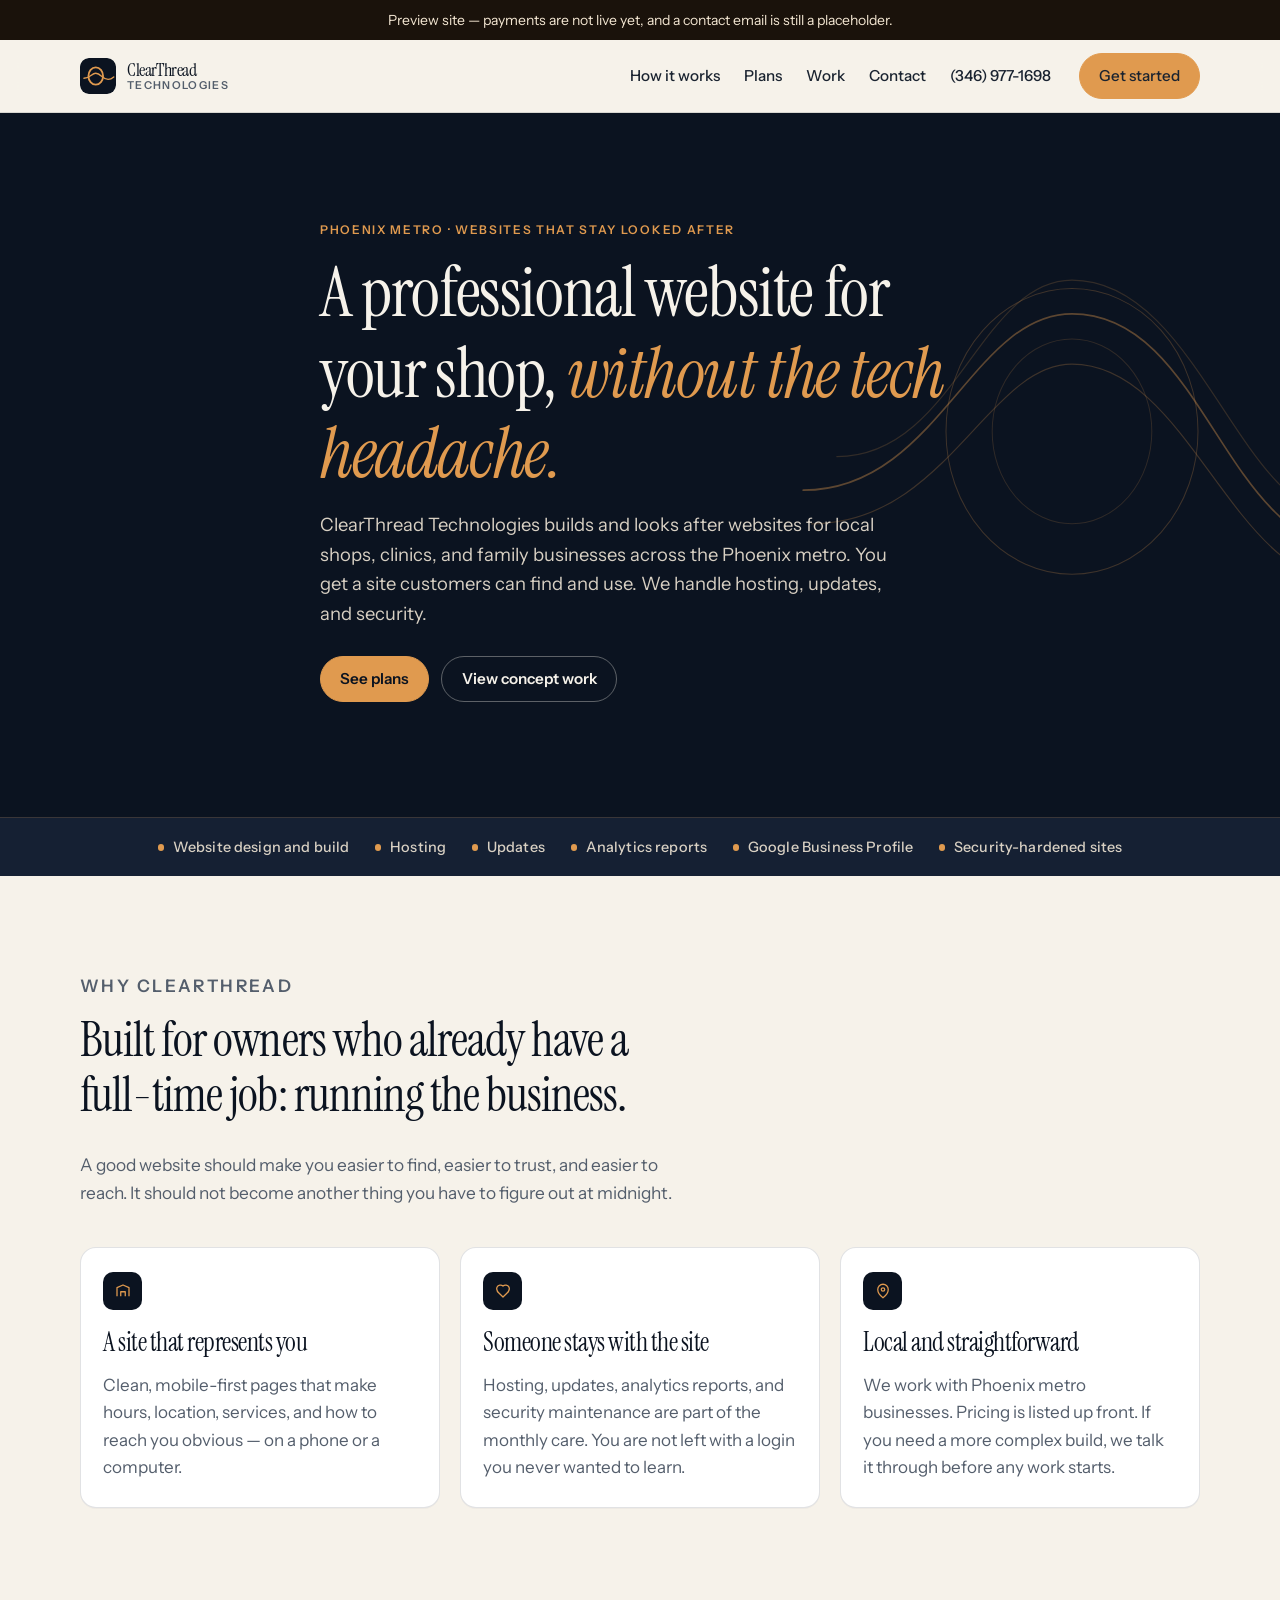
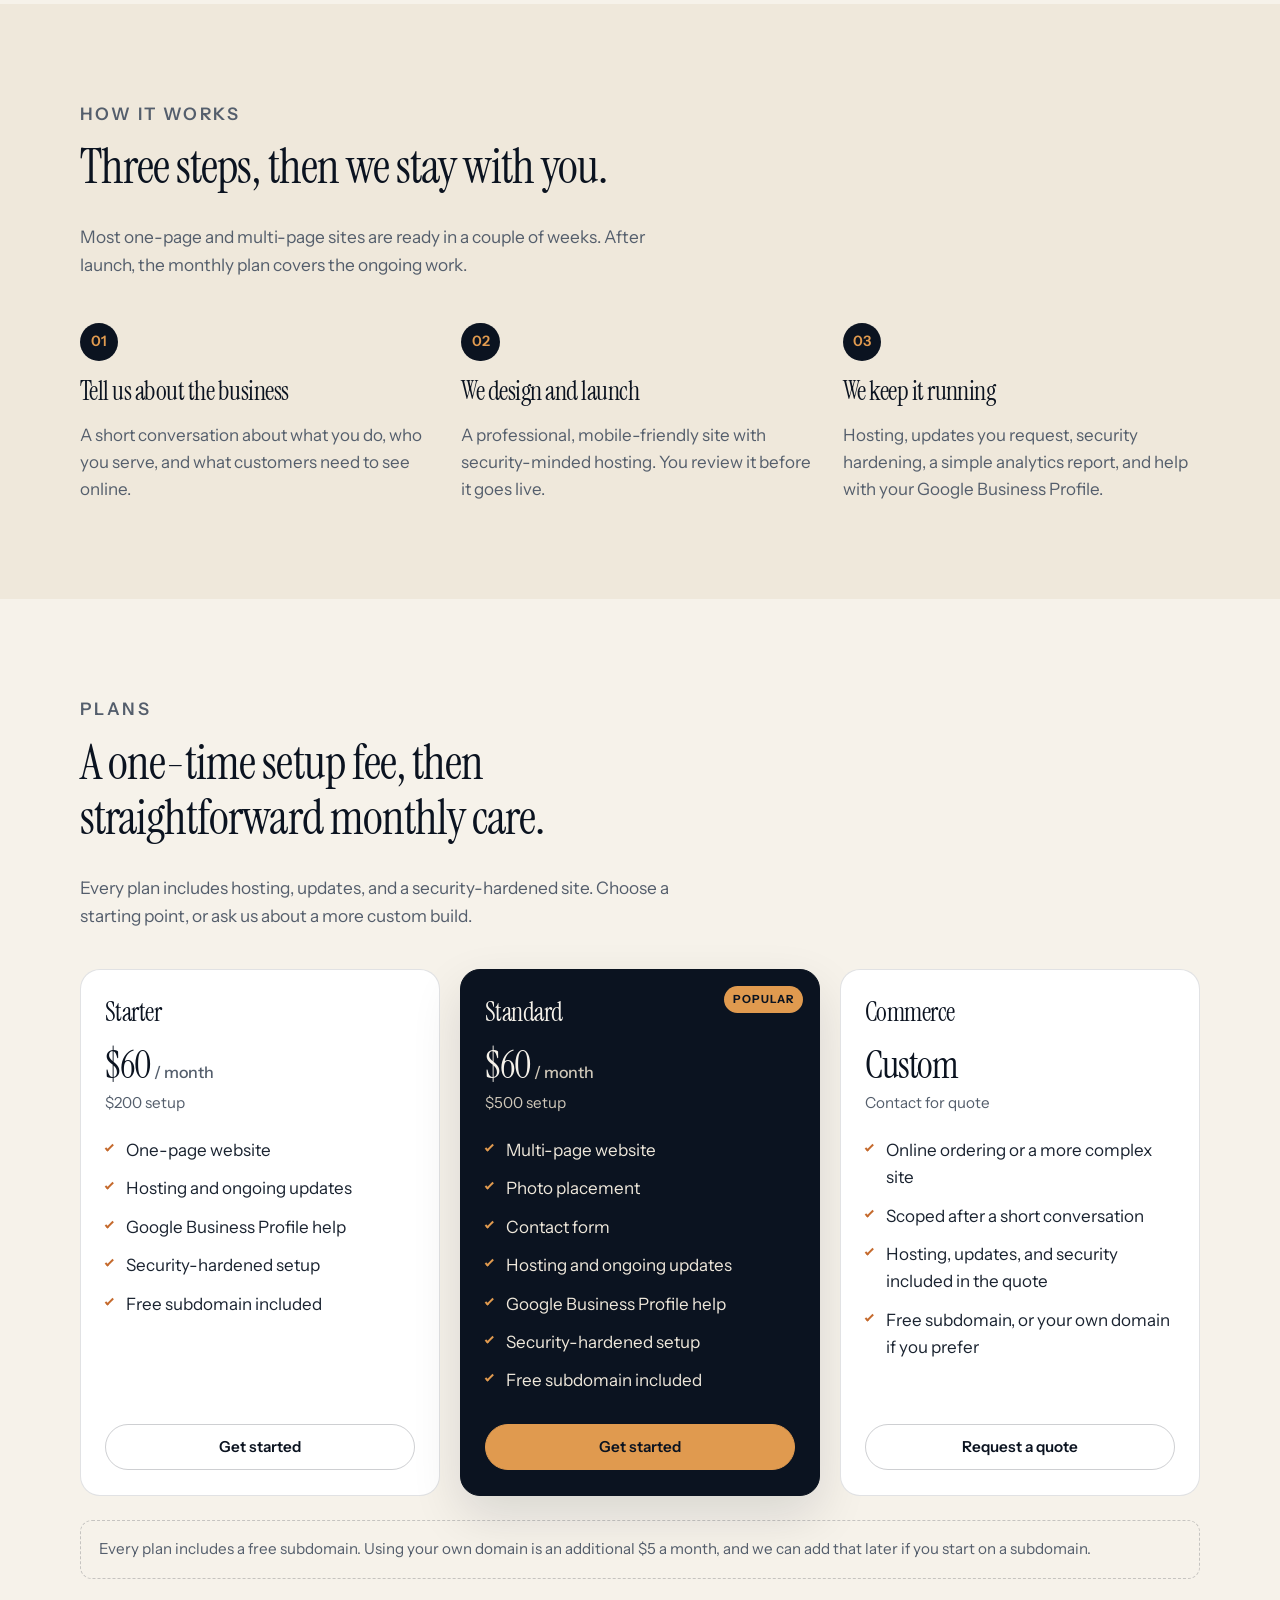
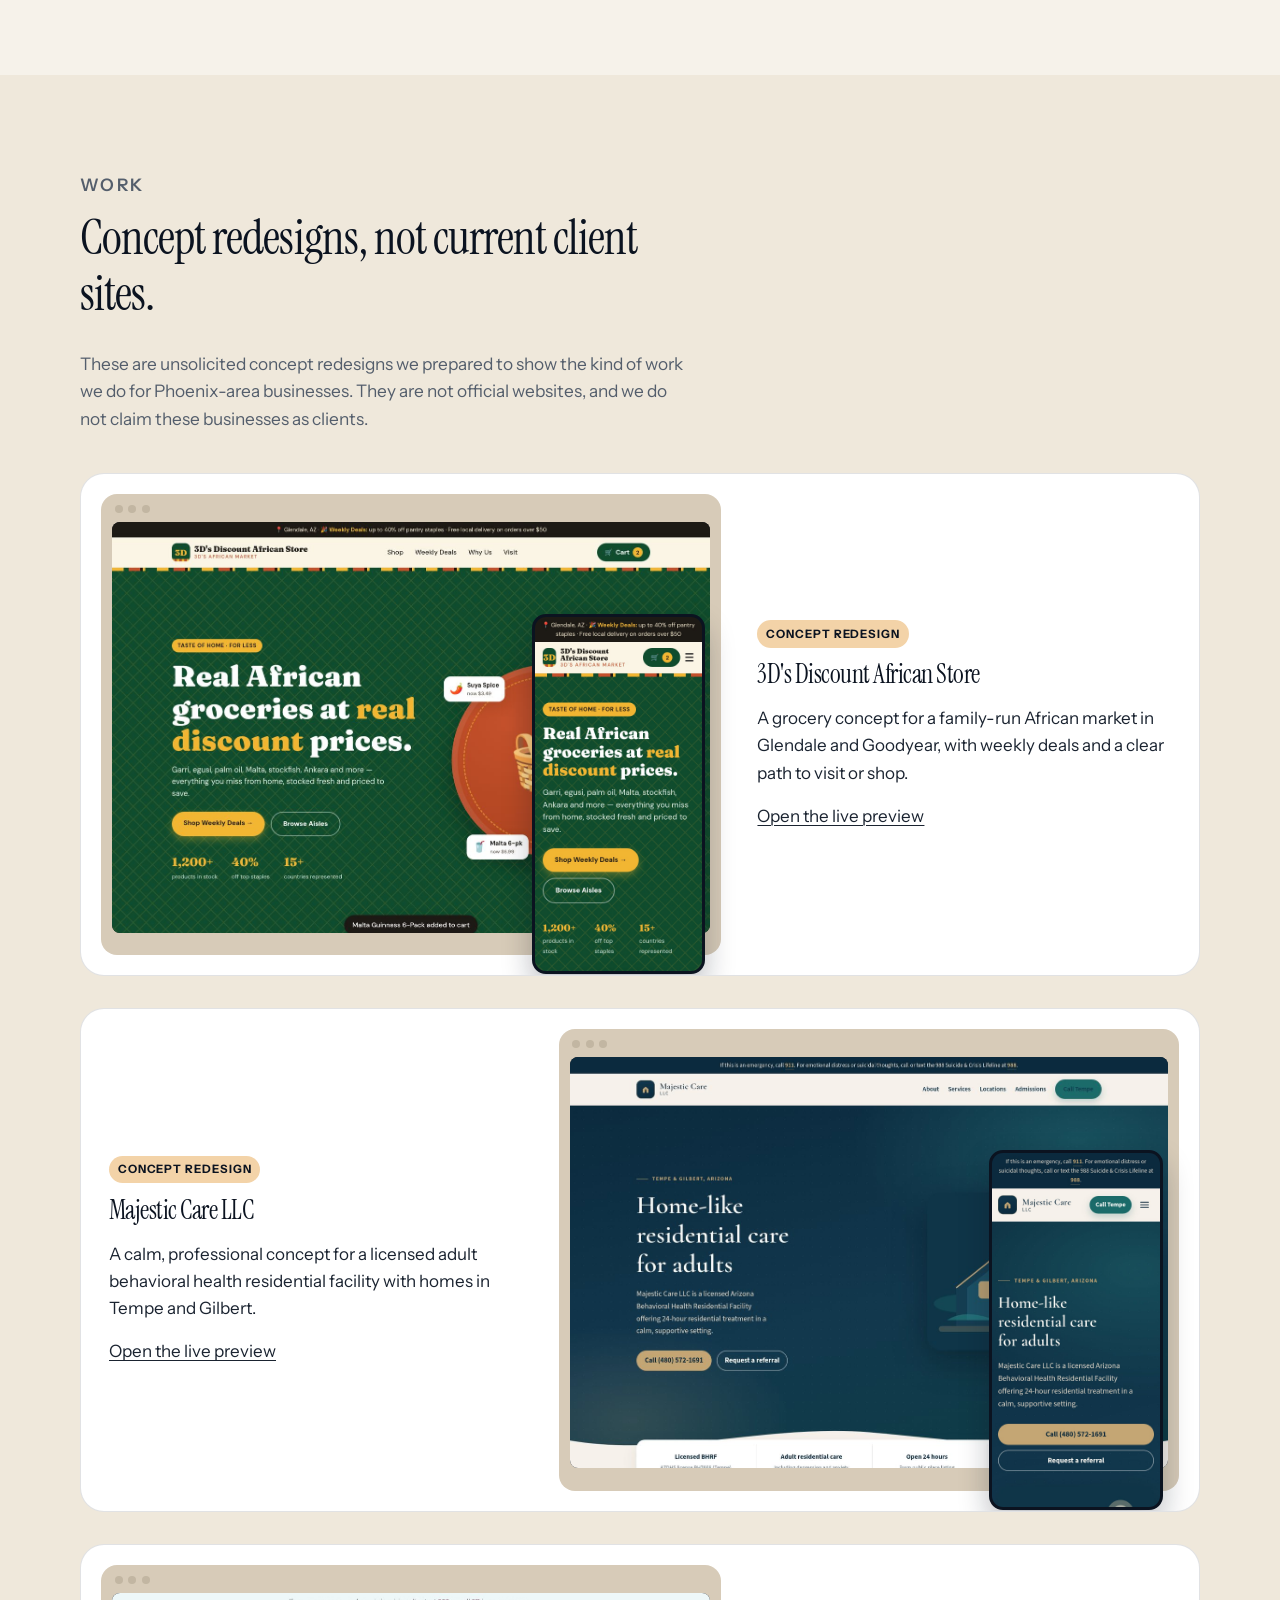
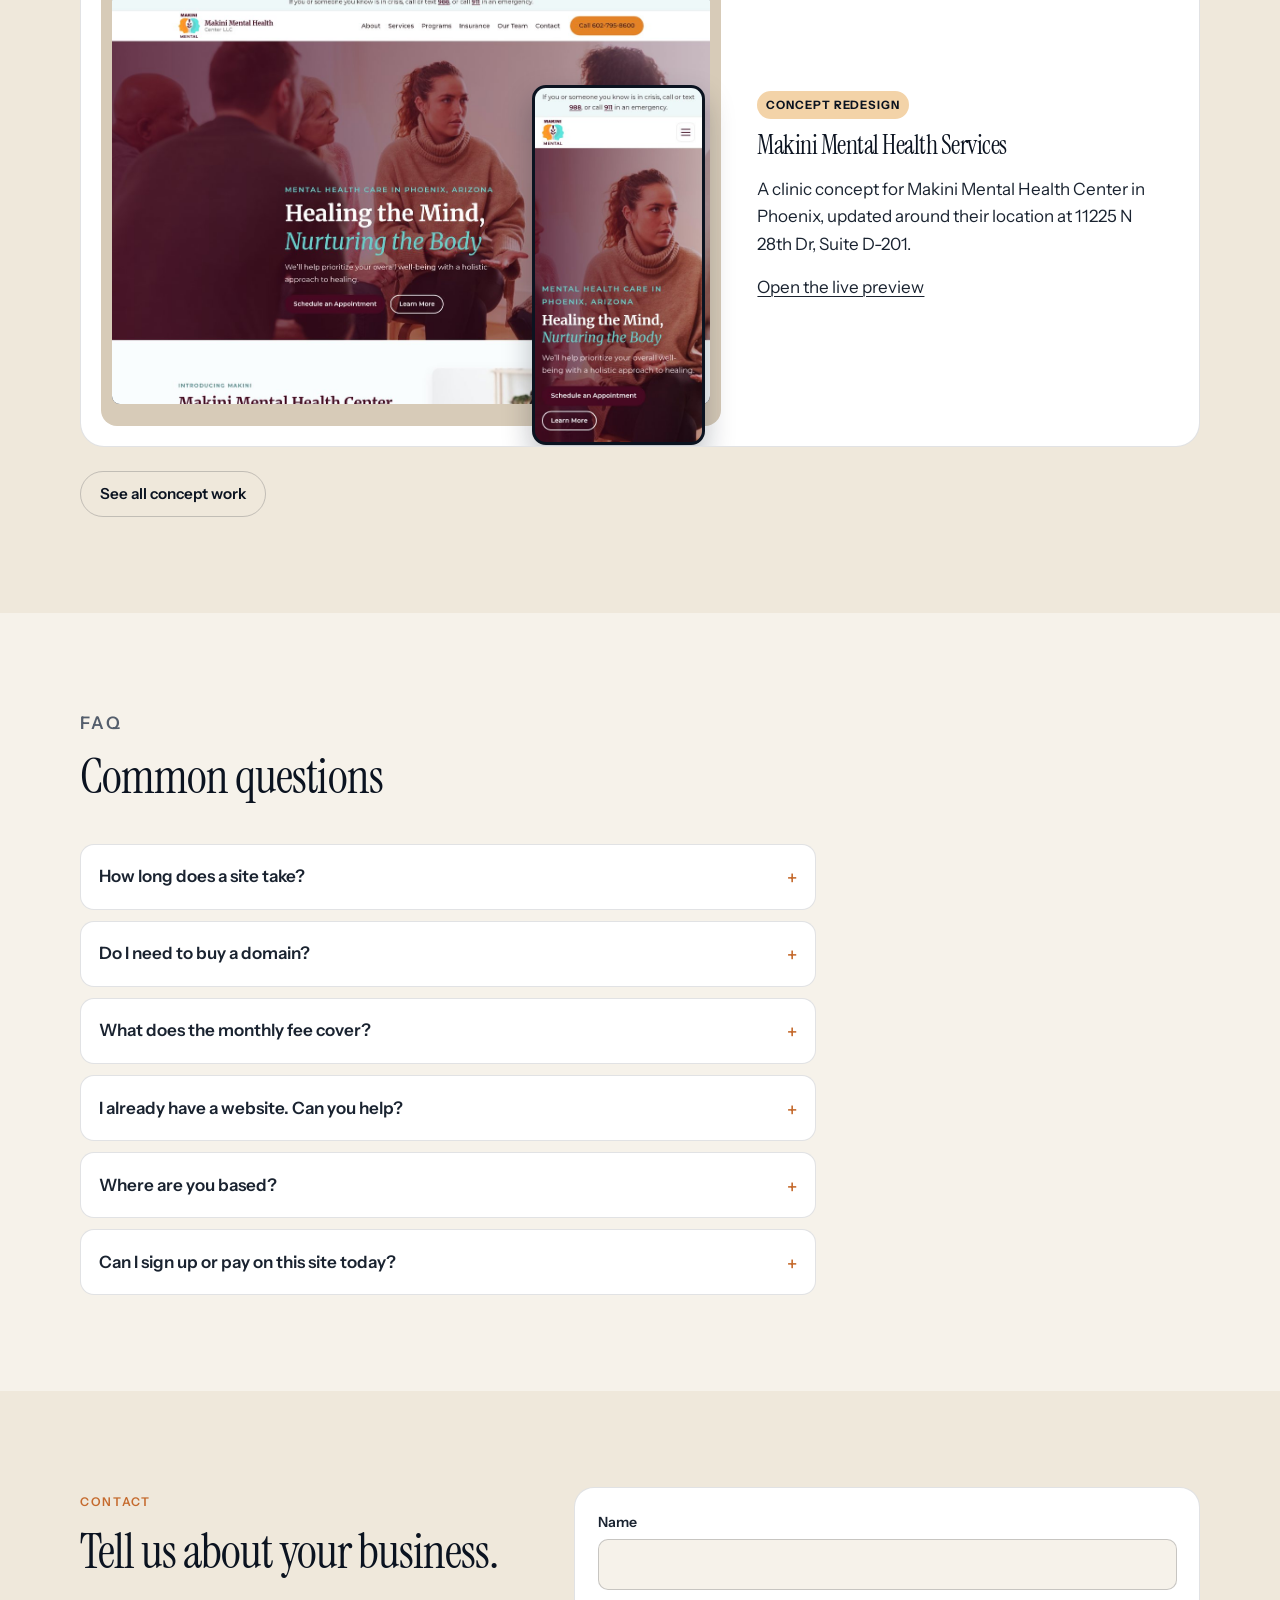
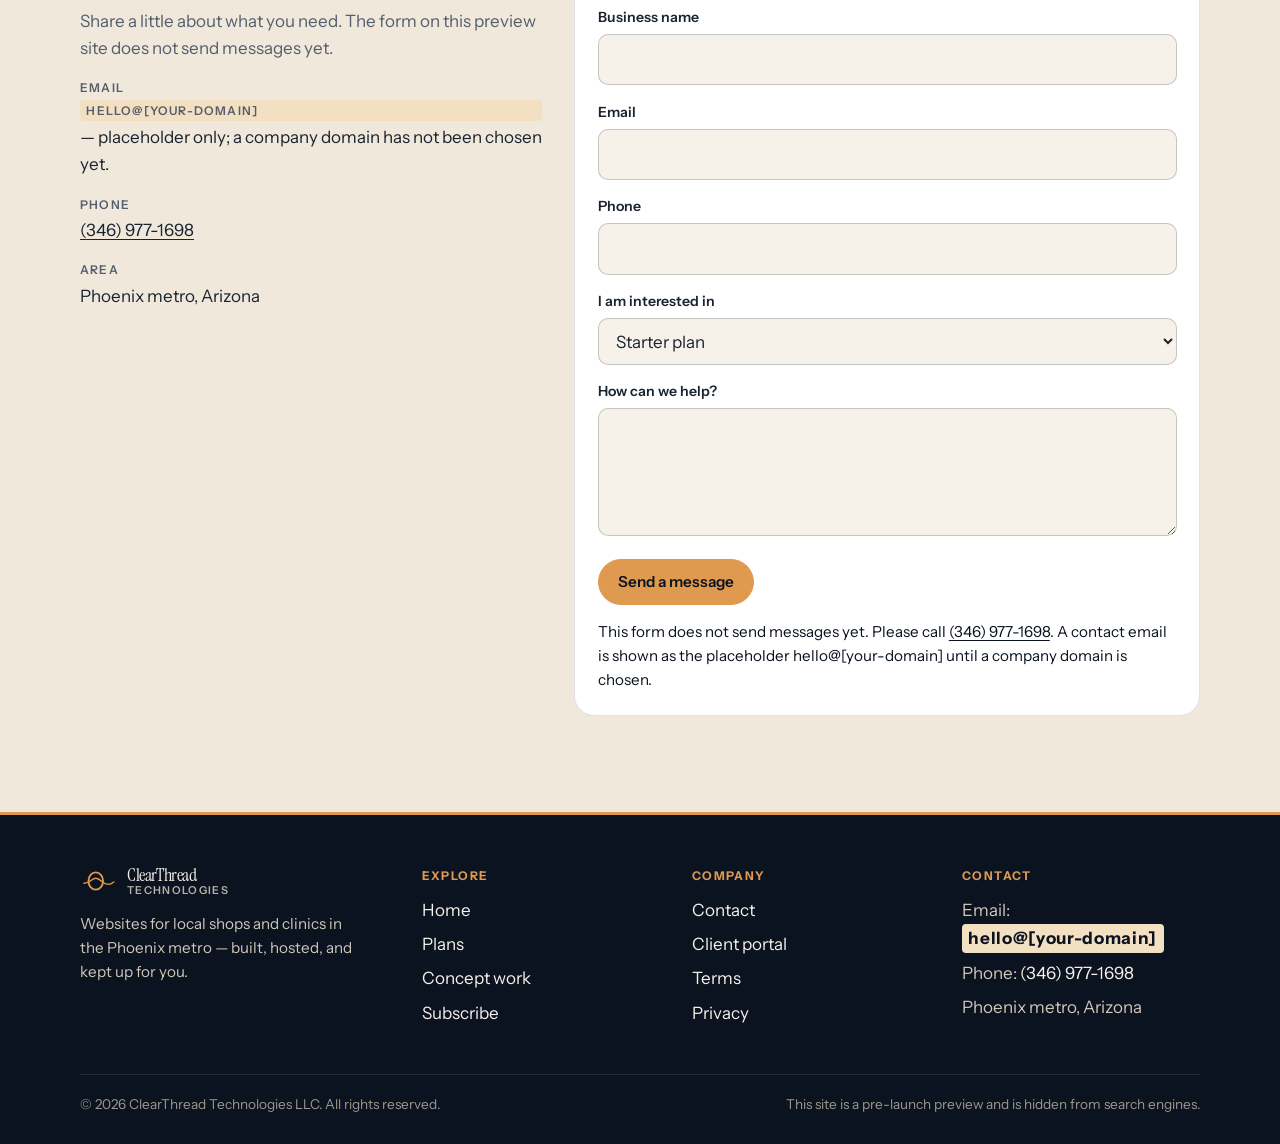
==== commit 22071ddc: "Add the business phone number throughout the marketing site. List (346) 977-1698 as a tel:+134697716" ====
--- a/index.html
+++ b/index.html
@@ -18,7 +18,7 @@
 </head>
 <body>
 <a class="skip" href="#main">Skip to content</a>
-<div class="preview-banner">Preview site — payments and official contact details are not live yet.</div>
+<div class="preview-banner">Preview site — payments are not live yet, and a contact email is still a placeholder.</div>
 <header>
   <div class="wrap nav">
     <a class="logo" href="index.html">
@@ -28,14 +28,18 @@
         <span class="logo-sub">Technologies</span>
       </span>
     </a>
-    <button class="nav-toggle" type="button" aria-expanded="false" aria-controls="site-menu" aria-label="Open menu">
-      <span></span>
-    </button>
+    <div class="header-actions">
+      <a class="header-call header-call-bar" href="tel:+13469771698">(346) 977-1698</a>
+      <button class="nav-toggle" type="button" aria-expanded="false" aria-controls="site-menu" aria-label="Open menu">
+        <span></span>
+      </button>
+    </div>
     <nav class="menu" id="site-menu">
       <a href="index.html#how">How it works</a>
       <a href="index.html#plans">Plans</a>
       <a href="portfolio.html">Work</a>
       <a href="contact.html">Contact</a>
+      <a class="header-call" href="tel:+13469771698">(346) 977-1698</a>
       <a class="btn btn-primary" href="subscribe.html">Get started</a>
     </nav>
   </div>
@@ -268,7 +272,7 @@
         </details>
         <details>
           <summary>Can I sign up or pay on this site today?</summary>
-          <p>Not yet. This is a pre-launch preview. Payments will be handled later through Stripe, not by entering a card on this site. Contact details are marked TBD until a domain and phone number are chosen.</p>
+          <p>Not yet. This is a pre-launch preview. Payments will be handled later through Stripe, not by entering a card on this site. You can call (346) 977-1698. A contact email is shown as the placeholder hello@[your-domain] until a company domain is chosen.</p>
         </details>
       </div>
     </div>
@@ -282,7 +286,7 @@
         <p class="muted">Share a little about what you need. The form on this preview site does not send messages yet.</p>
         <ul class="contact-meta">
           <li><span>Email</span> <span class="tbd">hello@[your-domain]</span> — placeholder only; a company domain has not been chosen yet.</li>
-          <li><span>Phone</span> <span class="tbd">TBD</span> — a business line has not been chosen yet.</li>
+          <li><span>Phone</span> <a href="tel:+13469771698">(346) 977-1698</a></li>
           <li><span>Area</span> Phoenix metro, Arizona</li>
         </ul>
       </div>
@@ -317,7 +321,7 @@
           <textarea id="message" name="message"></textarea>
         </div>
         <button class="btn btn-primary" type="submit">Send a message</button>
-        <p class="form-status" data-form-status role="status">This form does not send messages yet. Contact details are marked TBD until a domain and phone number are chosen.</p>
+        <p class="form-status" data-form-status role="status">This form does not send messages yet. Please call <a href="tel:+13469771698">(346) 977-1698</a>. A contact email is shown as the placeholder hello@[your-domain] until a company domain is chosen.</p>
       </form>
 
     </div>
@@ -358,7 +362,7 @@
         <h2>Contact</h2>
         <ul>
           <li>Email: <span class="tbd">hello@[your-domain]</span></li>
-          <li>Phone: <span class="tbd">TBD</span></li>
+          <li>Phone: <a href="tel:+13469771698">(346) 977-1698</a></li>
           <li>Phoenix metro, Arizona</li>
         </ul>
       </div>
--- a/css/styles.css
+++ b/css/styles.css
@@ -238,6 +238,28 @@
   color: var(--muted);
 }
 
+.header-actions {
+  display: flex;
+  align-items: center;
+  gap: 0.7rem;
+}
+
+.header-call {
+  text-decoration: none;
+  font-weight: 600;
+  font-size: 0.95rem;
+  color: var(--ink);
+  white-space: nowrap;
+}
+
+.header-call:hover {
+  color: var(--copper);
+}
+
+.header-call-bar {
+  display: none;
+}
+
 .nav-toggle {
   display: none;
   width: 2.6rem;
@@ -455,6 +477,10 @@
   padding: clamp(3.5rem, 8vw, 6rem) 0;
 }
 
+section[id] {
+  scroll-margin-top: 6.5rem;
+}
+
 .section-head {
   max-width: 38rem;
   margin-bottom: 2.5rem;
@@ -1070,6 +1096,11 @@
 /* Responsive */
 
 @media (max-width: 900px) {
+  .header-call-bar {
+    display: inline;
+    font-size: 0.88rem;
+  }
+
   .nav-toggle {
     display: inline-block;
   }
@@ -1128,6 +1159,10 @@
 }
 
 @media (max-width: 600px) {
+  .header-call-bar {
+    font-size: 0.8rem;
+  }
+
   .wrap {
     width: min(calc(100% - 1.5rem), var(--wrap));
   }
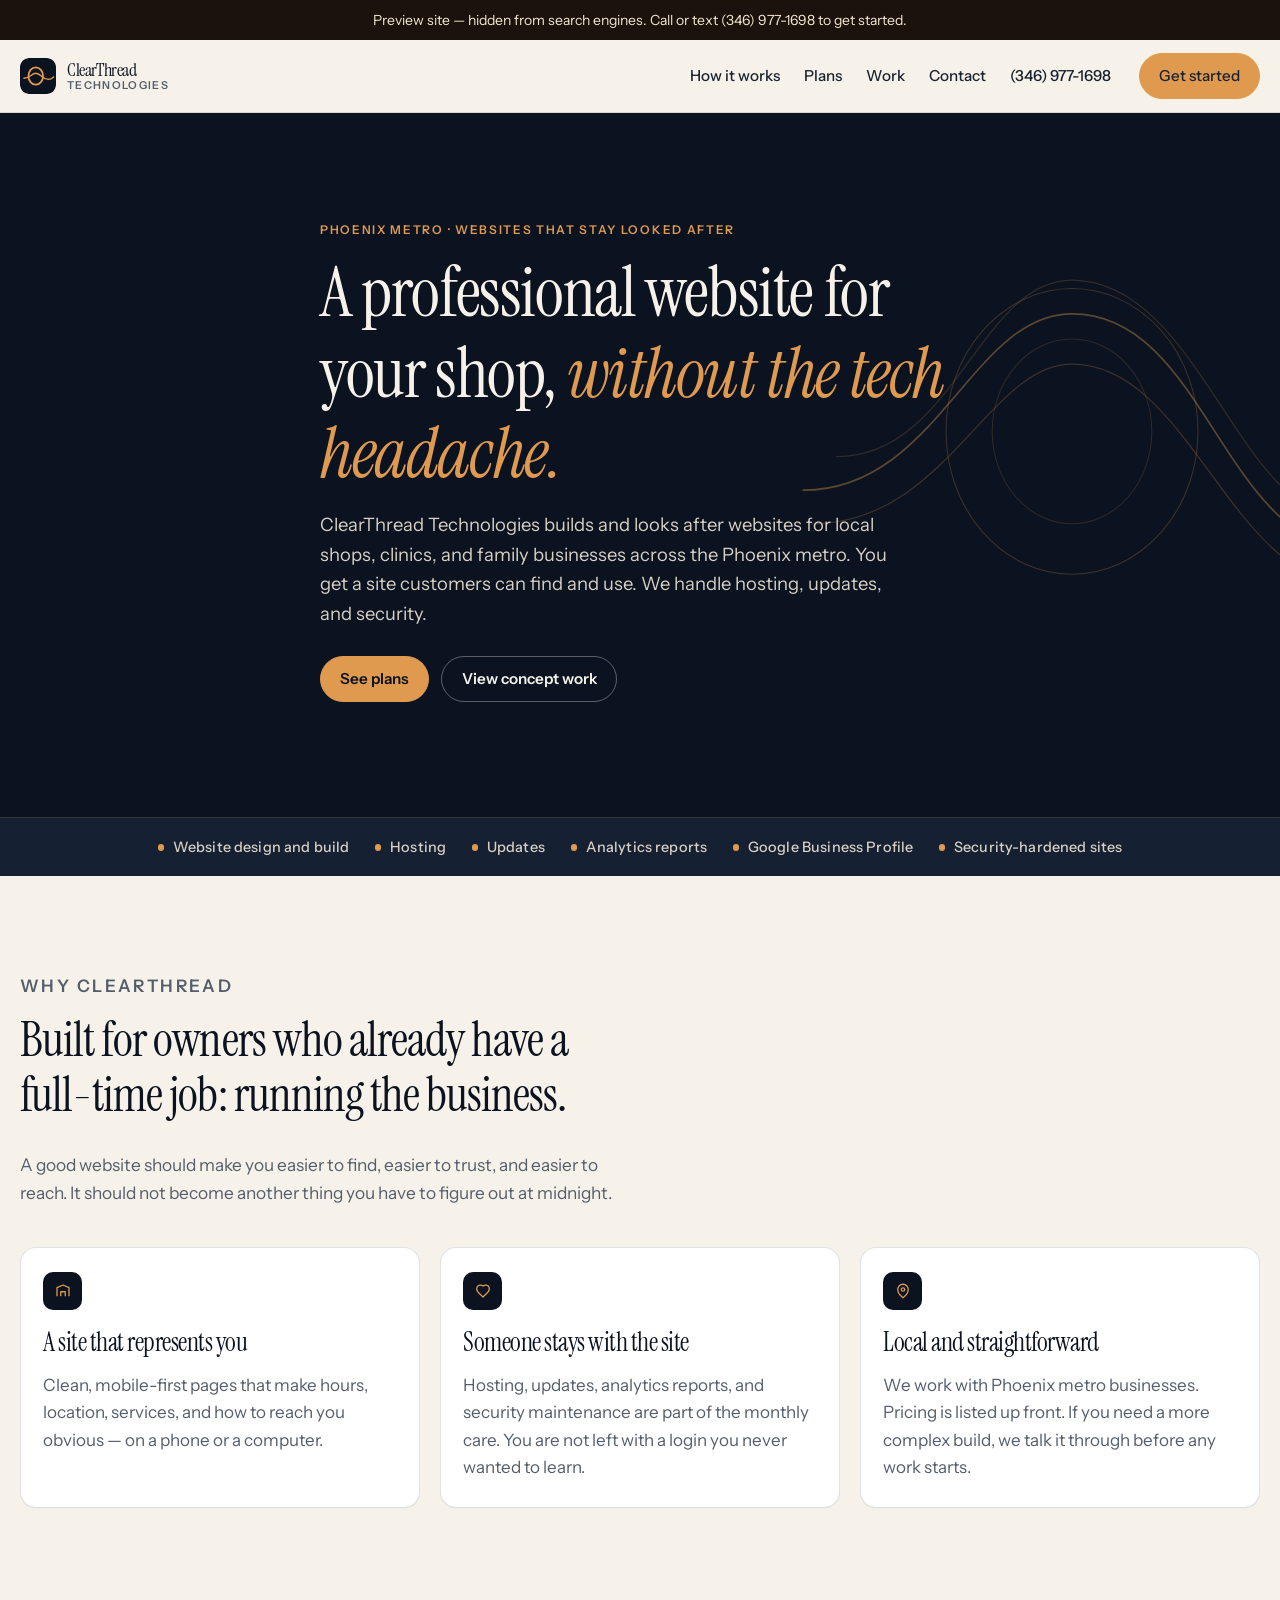
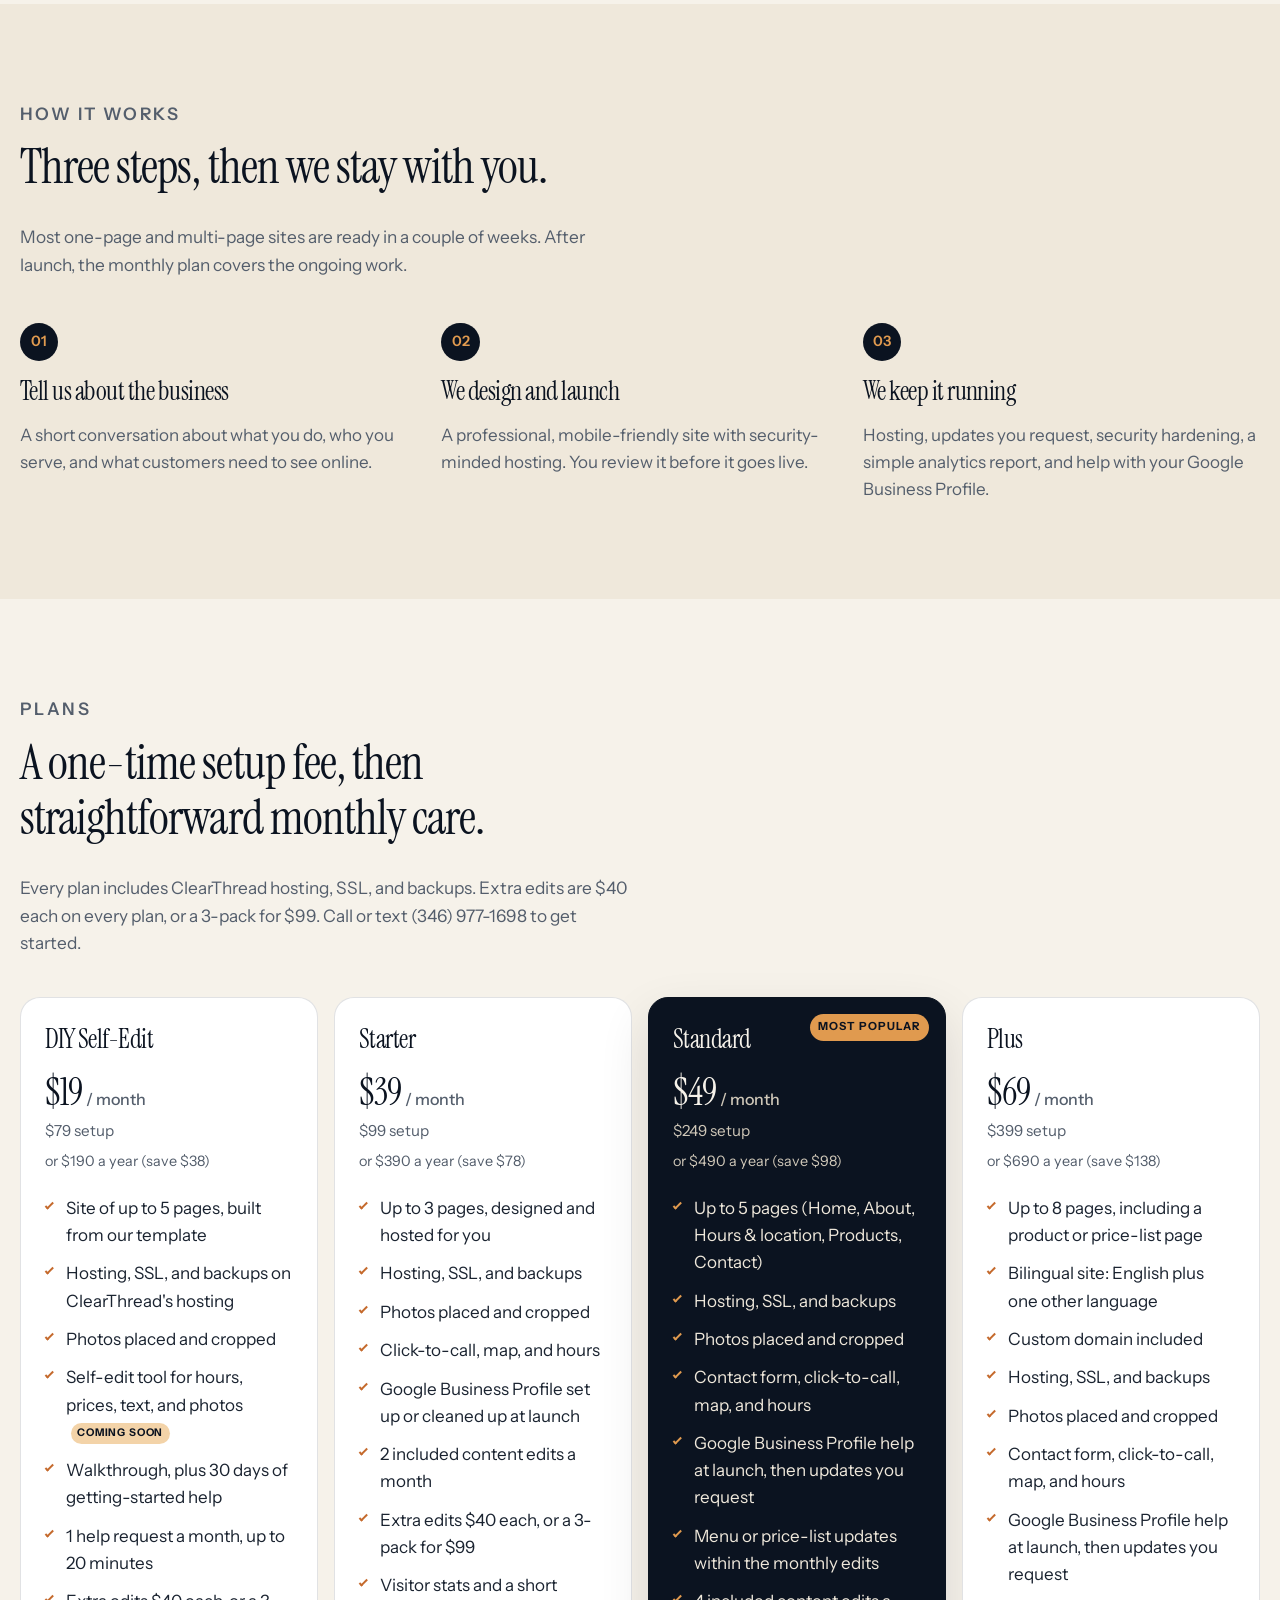
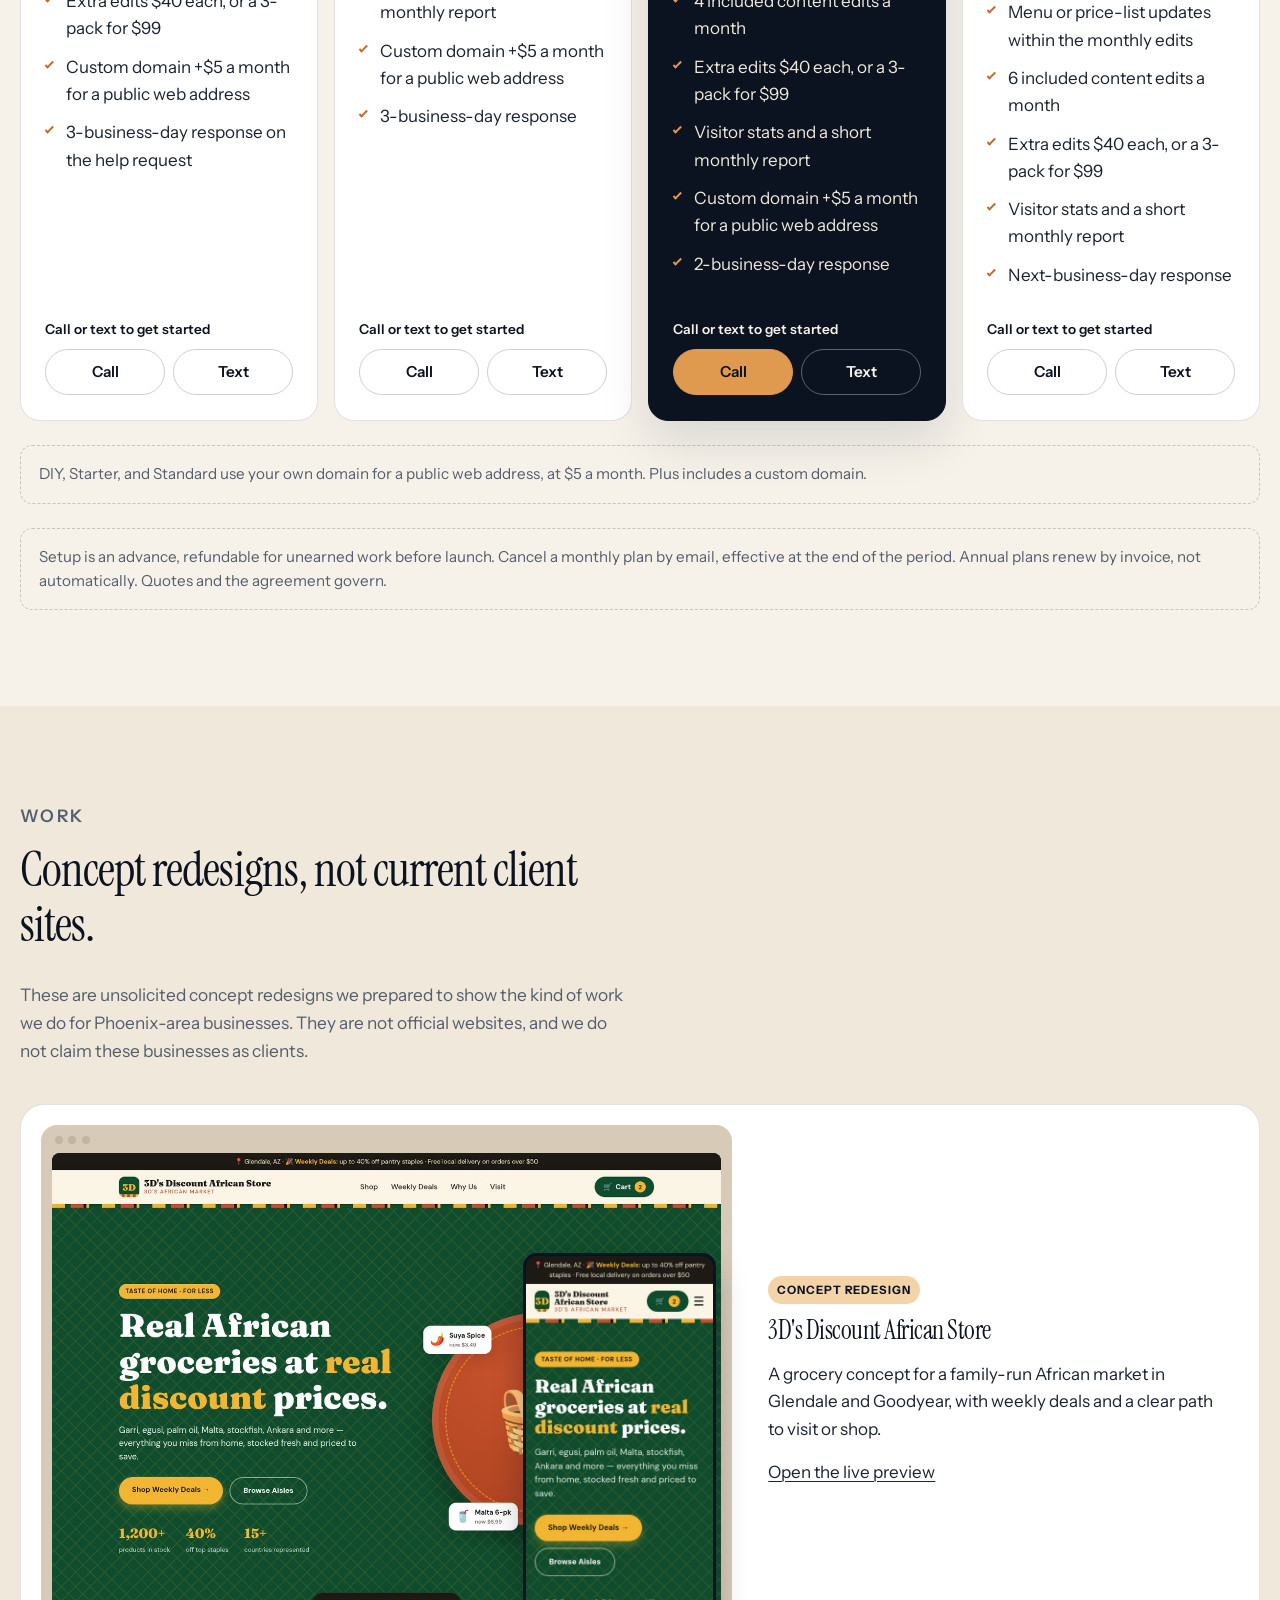
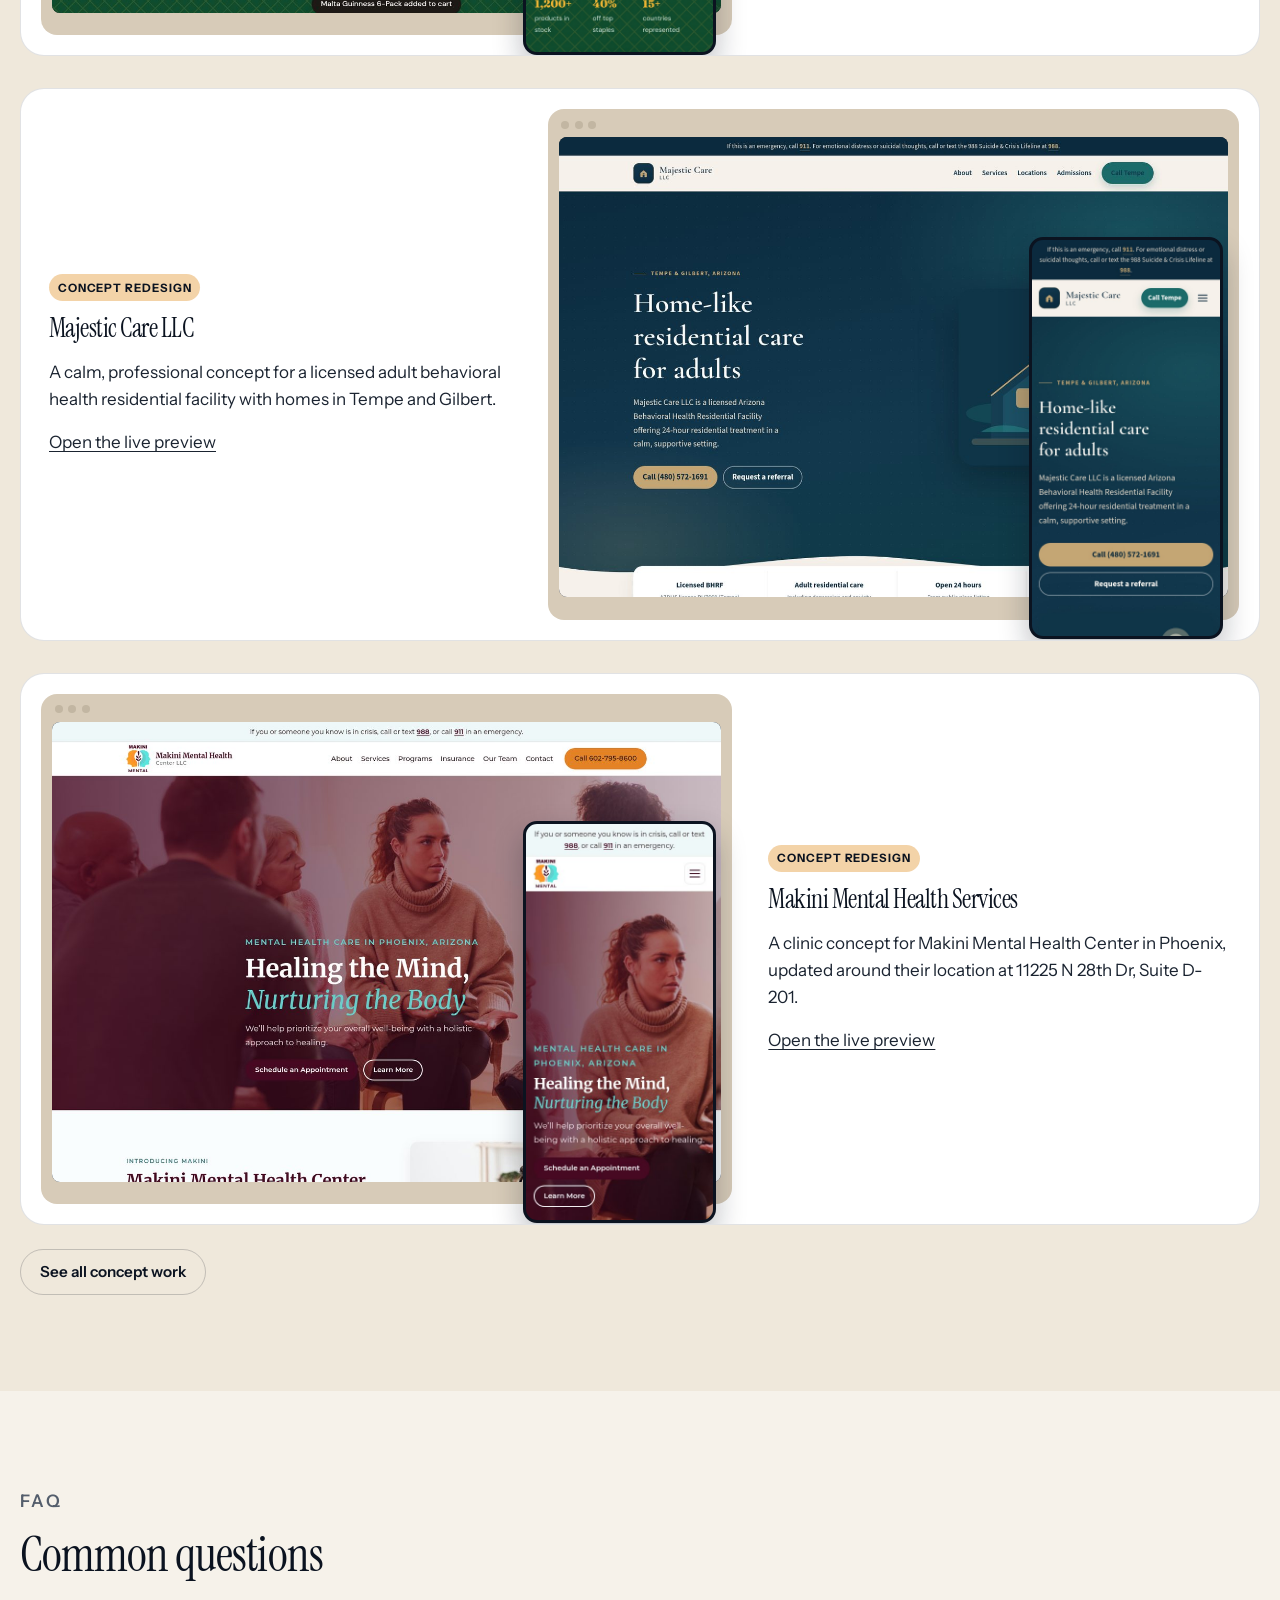
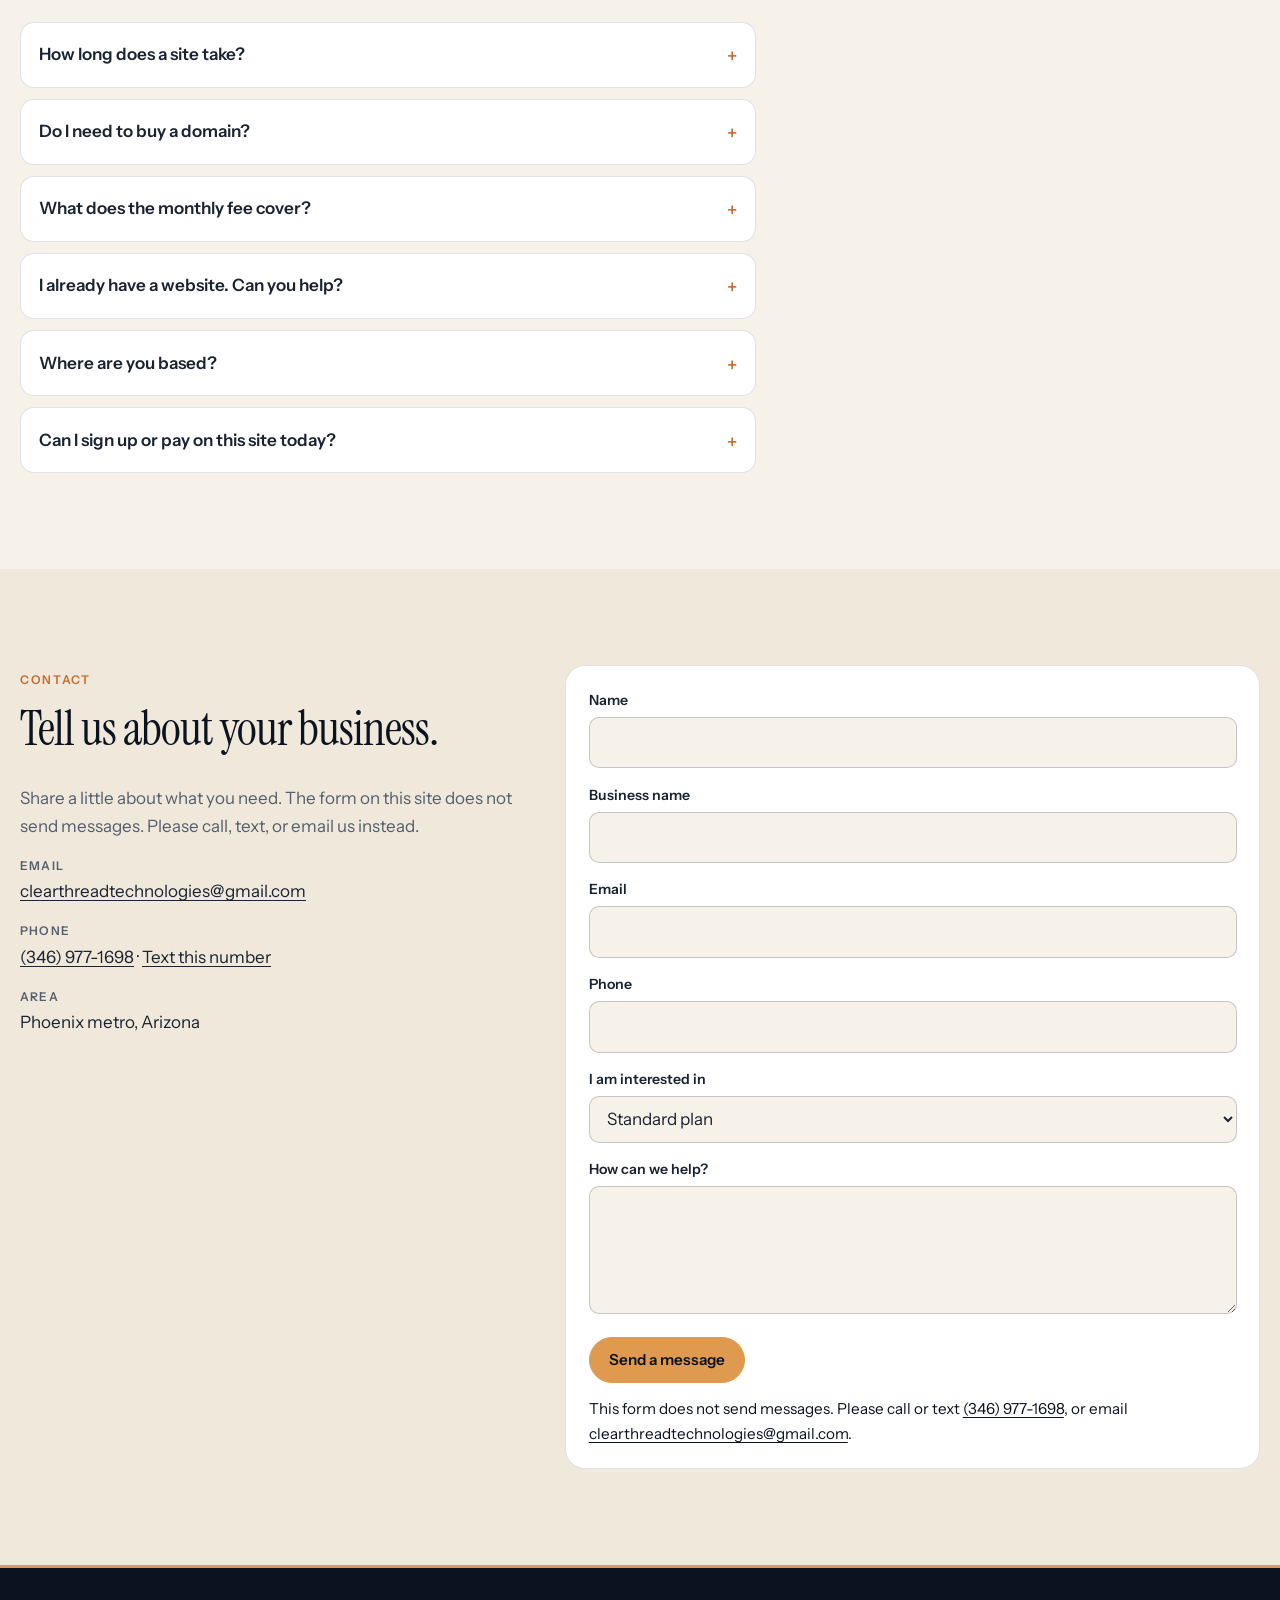
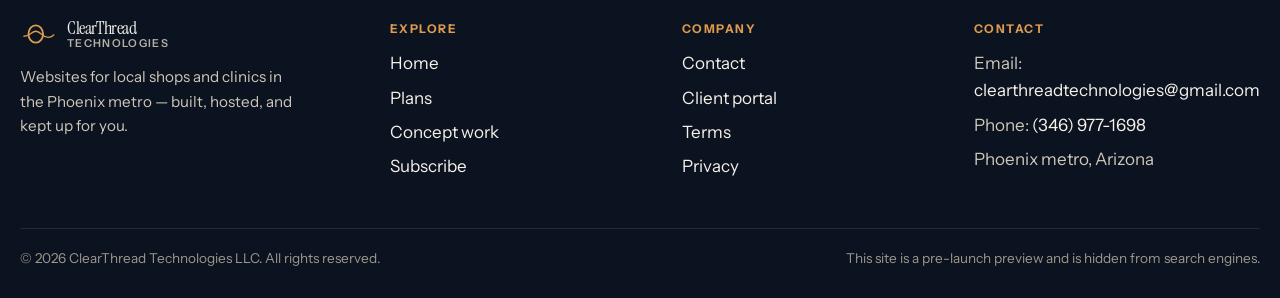
==== commit 16483446: "Update public plans to DIY, Starter, Standard, and Plus. Replace the old Starter, Standard, and Comm" ====
--- a/index.html
+++ b/index.html
@@ -18,7 +18,7 @@
 </head>
 <body>
 <a class="skip" href="#main">Skip to content</a>
-<div class="preview-banner">Preview site — payments are not live yet, and a contact email is still a placeholder.</div>
+<div class="preview-banner">Preview site — hidden from search engines. Call or text (346) 977-1698 to get started.</div>
 <header>
   <div class="wrap nav">
     <a class="logo" href="index.html">
@@ -130,52 +130,116 @@
       <div class="section-head">
         <p class="eyebrow">Plans</p>
         <h2>A one-time setup fee, then straightforward monthly care.</h2>
-        <p>Every plan includes hosting, updates, and a security-hardened site. Choose a starting point, or ask us about a more custom build.</p>
+        <p>Every plan includes ClearThread hosting, SSL, and backups. Extra edits are $40 each on every plan, or a 3-pack for $99. Call or text (346) 977-1698 to get started.</p>
       </div>
       <div class="plans">
         <article class="plan">
+          <h3>DIY Self-Edit</h3>
+          <p class="price">$19 <small>/ month</small></p>
+          <p class="price-setup">$79 setup</p>
+          <p class="price-annual">or $190 a year (save $38)</p>
+          <ul>
+            <li>Site of up to 5 pages, built from our template</li>
+            <li>Hosting, SSL, and backups on ClearThread's hosting</li>
+            <li>Photos placed and cropped</li>
+            <li>Self-edit tool for hours, prices, text, and photos <span class="coming-soon">Coming soon</span></li>
+            <li>Walkthrough, plus 30 days of getting-started help</li>
+            <li>1 help request a month, up to 20 minutes</li>
+            <li>Extra edits $40 each, or a 3-pack for $99</li>
+            <li>Custom domain +$5 a month for a public web address</li>
+            <li>3-business-day response on the help request</li>
+          </ul>
+          <div class="plan-cta" role="group" aria-label="Call or text to get started">
+            <p class="plan-cta-lead">Call or text to get started</p>
+            <div class="plan-cta-buttons">
+              <a class="btn btn-outline" href="tel:+13469771698">Call</a>
+              <a class="btn btn-outline" href="sms:+13469771698">Text</a>
+            </div>
+          </div>
+        </article>
+        <article class="plan">
           <h3>Starter</h3>
-          <p class="price">$60 <small>/ month</small></p>
-          <p class="price-setup">$200 setup</p>
+          <p class="price">$39 <small>/ month</small></p>
+          <p class="price-setup">$99 setup</p>
+          <p class="price-annual">or $390 a year (save $78)</p>
           <ul>
-            <li>One-page website</li>
-            <li>Hosting and ongoing updates</li>
-            <li>Google Business Profile help</li>
-            <li>Security-hardened setup</li>
-            <li>Free subdomain included</li>
+            <li>Up to 3 pages, designed and hosted for you</li>
+            <li>Hosting, SSL, and backups</li>
+            <li>Photos placed and cropped</li>
+            <li>Click-to-call, map, and hours</li>
+            <li>Google Business Profile set up or cleaned up at launch</li>
+            <li>2 included content edits a month</li>
+            <li>Extra edits $40 each, or a 3-pack for $99</li>
+            <li>Visitor stats and a short monthly report</li>
+            <li>Custom domain +$5 a month for a public web address</li>
+            <li>3-business-day response</li>
           </ul>
-          <a class="btn btn-outline" href="subscribe.html">Get started</a>
+          <div class="plan-cta" role="group" aria-label="Call or text to get started">
+            <p class="plan-cta-lead">Call or text to get started</p>
+            <div class="plan-cta-buttons">
+              <a class="btn btn-outline" href="tel:+13469771698">Call</a>
+              <a class="btn btn-outline" href="sms:+13469771698">Text</a>
+            </div>
+          </div>
         </article>
         <article class="plan plan-featured">
-          <span class="plan-tag">Popular</span>
+          <span class="plan-tag">Most popular</span>
           <h3>Standard</h3>
-          <p class="price">$60 <small>/ month</small></p>
-          <p class="price-setup">$500 setup</p>
+          <p class="price">$49 <small>/ month</small></p>
+          <p class="price-setup">$249 setup</p>
+          <p class="price-annual">or $490 a year (save $98)</p>
           <ul>
-            <li>Multi-page website</li>
-            <li>Photo placement</li>
-            <li>Contact form</li>
-            <li>Hosting and ongoing updates</li>
-            <li>Google Business Profile help</li>
-            <li>Security-hardened setup</li>
-            <li>Free subdomain included</li>
+            <li>Up to 5 pages (Home, About, Hours &amp; location, Products, Contact)</li>
+            <li>Hosting, SSL, and backups</li>
+            <li>Photos placed and cropped</li>
+            <li>Contact form, click-to-call, map, and hours</li>
+            <li>Google Business Profile help at launch, then updates you request</li>
+            <li>Menu or price-list updates within the monthly edits</li>
+            <li>4 included content edits a month</li>
+            <li>Extra edits $40 each, or a 3-pack for $99</li>
+            <li>Visitor stats and a short monthly report</li>
+            <li>Custom domain +$5 a month for a public web address</li>
+            <li>2-business-day response</li>
           </ul>
-          <a class="btn btn-primary" href="subscribe.html">Get started</a>
+          <div class="plan-cta" role="group" aria-label="Call or text to get started">
+            <p class="plan-cta-lead">Call or text to get started</p>
+            <div class="plan-cta-buttons">
+              <a class="btn btn-primary" href="tel:+13469771698">Call</a>
+              <a class="btn btn-outline" href="sms:+13469771698">Text</a>
+            </div>
+          </div>
         </article>
         <article class="plan">
-          <h3>Commerce</h3>
-          <p class="price">Custom</p>
-          <p class="price-setup">Contact for quote</p>
+          <h3>Plus</h3>
+          <p class="price">$69 <small>/ month</small></p>
+          <p class="price-setup">$399 setup</p>
+          <p class="price-annual">or $690 a year (save $138)</p>
           <ul>
-            <li>Online ordering or a more complex site</li>
-            <li>Scoped after a short conversation</li>
-            <li>Hosting, updates, and security included in the quote</li>
-            <li>Free subdomain, or your own domain if you prefer</li>
+            <li>Up to 8 pages, including a product or price-list page</li>
+            <li>Bilingual site: English plus one other language</li>
+            <li>Custom domain included</li>
+            <li>Hosting, SSL, and backups</li>
+            <li>Photos placed and cropped</li>
+            <li>Contact form, click-to-call, map, and hours</li>
+            <li>Google Business Profile help at launch, then updates you request</li>
+            <li>Menu or price-list updates within the monthly edits</li>
+            <li>6 included content edits a month</li>
+            <li>Extra edits $40 each, or a 3-pack for $99</li>
+            <li>Visitor stats and a short monthly report</li>
+            <li>Next-business-day response</li>
           </ul>
-          <a class="btn btn-outline" href="contact.html">Request a quote</a>
-        </article>
-      </div>
-      <p class="addon">Every plan includes a free subdomain. Using your own domain is an additional $5 a month, and we can add that later if you start on a subdomain.</p>
+          <div class="plan-cta" role="group" aria-label="Call or text to get started">
+            <p class="plan-cta-lead">Call or text to get started</p>
+            <div class="plan-cta-buttons">
+              <a class="btn btn-outline" href="tel:+13469771698">Call</a>
+              <a class="btn btn-outline" href="sms:+13469771698">Text</a>
+            </div>
+          </div>
+        </article>
+      </div>
+
+      <p class="addon">DIY, Starter, and Standard use your own domain for a public web address, at $5 a month. Plus includes a custom domain.</p>
+      <p class="addon terms-note">Setup is an advance, refundable for unearned work before launch. Cancel a monthly plan by email, effective at the end of the period. Annual plans renew by invoice, not automatically. Quotes and the agreement govern.</p>
     </div>
   </section>
 
@@ -256,11 +320,11 @@
         </details>
         <details>
           <summary>Do I need to buy a domain?</summary>
-          <p>No. Every plan includes a free subdomain. If you want your own domain, we can add it for $5 a month, or move you to one later.</p>
+          <p>A public site uses your own domain, which is $5 a month on DIY, Starter, and Standard. Plus includes a custom domain. We register it in your name where we can.</p>
         </details>
         <details>
           <summary>What does the monthly fee cover?</summary>
-          <p>Hosting, updates you request, security maintenance, a simple analytics report, and Google Business Profile help on the plans that include it.</p>
+          <p>Hosting, SSL, backups, the included monthly edits or DIY help on your plan, security maintenance, and Google Business Profile help on the plans that include it. Extra edits are $40 each, or a 3-pack for $99.</p>
         </details>
         <details>
           <summary>I already have a website. Can you help?</summary>
@@ -272,7 +336,7 @@
         </details>
         <details>
           <summary>Can I sign up or pay on this site today?</summary>
-          <p>Not yet. This is a pre-launch preview. Payments will be handled later through Stripe, not by entering a card on this site. You can call (346) 977-1698. A contact email is shown as the placeholder hello@[your-domain] until a company domain is chosen.</p>
+          <p>To get started, call or text (346) 977-1698, or email <a href="mailto:clearthreadtechnologies@gmail.com">clearthreadtechnologies@gmail.com</a>. We do not collect card numbers on this site.</p>
         </details>
       </div>
     </div>
@@ -283,14 +347,14 @@
       <div>
         <p class="eyebrow">Contact</p>
         <h2>Tell us about your business.</h2>
-        <p class="muted">Share a little about what you need. The form on this preview site does not send messages yet.</p>
+        <p class="muted">Share a little about what you need. The form on this site does not send messages. Please call, text, or email us instead.</p>
         <ul class="contact-meta">
-          <li><span>Email</span> <span class="tbd">hello@[your-domain]</span> — placeholder only; a company domain has not been chosen yet.</li>
-          <li><span>Phone</span> <a href="tel:+13469771698">(346) 977-1698</a></li>
+          <li><span>Email</span> <a href="mailto:clearthreadtechnologies@gmail.com">clearthreadtechnologies@gmail.com</a></li>
+          <li><span>Phone</span> <a href="tel:+13469771698">(346) 977-1698</a> · <a href="sms:+13469771698">Text this number</a></li>
           <li><span>Area</span> Phoenix metro, Arizona</li>
         </ul>
       </div>
-      <form data-mock action="#" method="post">
+      <form data-mock method="post">
         <div class="field">
           <label for="name">Name</label>
           <input id="name" name="name" type="text" autocomplete="name" required>
@@ -310,9 +374,10 @@
         <div class="field">
           <label for="interest">I am interested in</label>
           <select id="interest" name="interest">
+            <option value="diy">DIY Self-Edit plan</option>
             <option value="starter">Starter plan</option>
-            <option value="standard">Standard plan</option>
-            <option value="commerce">Commerce / ordering</option>
+            <option value="standard" selected>Standard plan</option>
+            <option value="plus">Plus plan</option>
             <option value="other">Something else</option>
           </select>
         </div>
@@ -321,7 +386,7 @@
           <textarea id="message" name="message"></textarea>
         </div>
         <button class="btn btn-primary" type="submit">Send a message</button>
-        <p class="form-status" data-form-status role="status">This form does not send messages yet. Please call <a href="tel:+13469771698">(346) 977-1698</a>. A contact email is shown as the placeholder hello@[your-domain] until a company domain is chosen.</p>
+        <p class="form-status" data-form-status role="status">This form does not send messages. Please call or text <a href="tel:+13469771698">(346) 977-1698</a>, or email <a href="mailto:clearthreadtechnologies@gmail.com">clearthreadtechnologies@gmail.com</a>.</p>
       </form>
 
     </div>
@@ -361,7 +426,7 @@
       <div>
         <h2>Contact</h2>
         <ul>
-          <li>Email: <span class="tbd">hello@[your-domain]</span></li>
+          <li>Email: <a href="mailto:clearthreadtechnologies@gmail.com">clearthreadtechnologies@gmail.com</a></li>
           <li>Phone: <a href="tel:+13469771698">(346) 977-1698</a></li>
           <li>Phoenix metro, Arizona</li>
         </ul>
@@ -373,7 +438,6 @@
     </div>
   </div>
 </footer>
-<script src="js/config.js"></script>
 <script src="js/main.js"></script>
 </body>
 </html>
--- a/css/styles.css
+++ b/css/styles.css
@@ -39,7 +39,7 @@
   --white: #ffffff;
   --banner: #1a120b;
   --radius: 16px;
-  --wrap: 1120px;
+  --wrap: 1240px;
   --header: 4.5rem;
   --sans: "Instrument Sans", system-ui, sans-serif;
   --serif: "Instrument Serif", Georgia, serif;
@@ -585,9 +585,15 @@
 
 .plans {
   display: grid;
-  grid-template-columns: repeat(3, 1fr);
-  gap: 1.25rem;
+  grid-template-columns: repeat(4, 1fr);
+  gap: 1rem;
   align-items: stretch;
+}
+
+@media (max-width: 1100px) {
+  .plans {
+    grid-template-columns: repeat(2, 1fr);
+  }
 }
 
 .plan {
@@ -660,6 +666,71 @@
 
 .plan-featured .price-setup {
   color: #cfc7b8;
+}
+
+.price-annual {
+  font-size: 0.9rem;
+  color: var(--muted);
+  margin: -0.55rem 0 1rem;
+}
+
+.plan-featured .price-annual {
+  color: #cfc7b8;
+}
+
+.coming-soon {
+  display: inline-block;
+  margin-left: 0.3rem;
+  font-family: var(--sans);
+  font-size: 0.66rem;
+  font-weight: 700;
+  letter-spacing: 0.08em;
+  text-transform: uppercase;
+  background: var(--copper-soft);
+  color: var(--ink);
+  padding: 0.12rem 0.4rem;
+  border-radius: 999px;
+  vertical-align: middle;
+}
+
+.plan-cta {
+  margin-top: auto;
+}
+
+.plan-cta-lead {
+  font-size: 0.85rem;
+  font-weight: 600;
+  margin: 0 0 0.55rem;
+  color: var(--ink);
+}
+
+.plan-featured .plan-cta-lead {
+  color: var(--paper);
+}
+
+.plan-cta-buttons {
+  display: flex;
+  flex-wrap: wrap;
+  gap: 0.5rem;
+}
+
+.plan-cta-buttons .btn {
+  flex: 1 1 5.5rem;
+}
+
+.plan-featured .btn-outline {
+  color: var(--paper);
+  border-color: rgba(246, 242, 234, 0.35);
+}
+
+.plan-featured .btn-outline:hover {
+  background: rgba(246, 242, 234, 0.08);
+  color: var(--paper);
+  border-color: rgba(246, 242, 234, 0.55);
+}
+
+.terms-note {
+  margin-top: 0.75rem;
 }
 
 .plan ul {
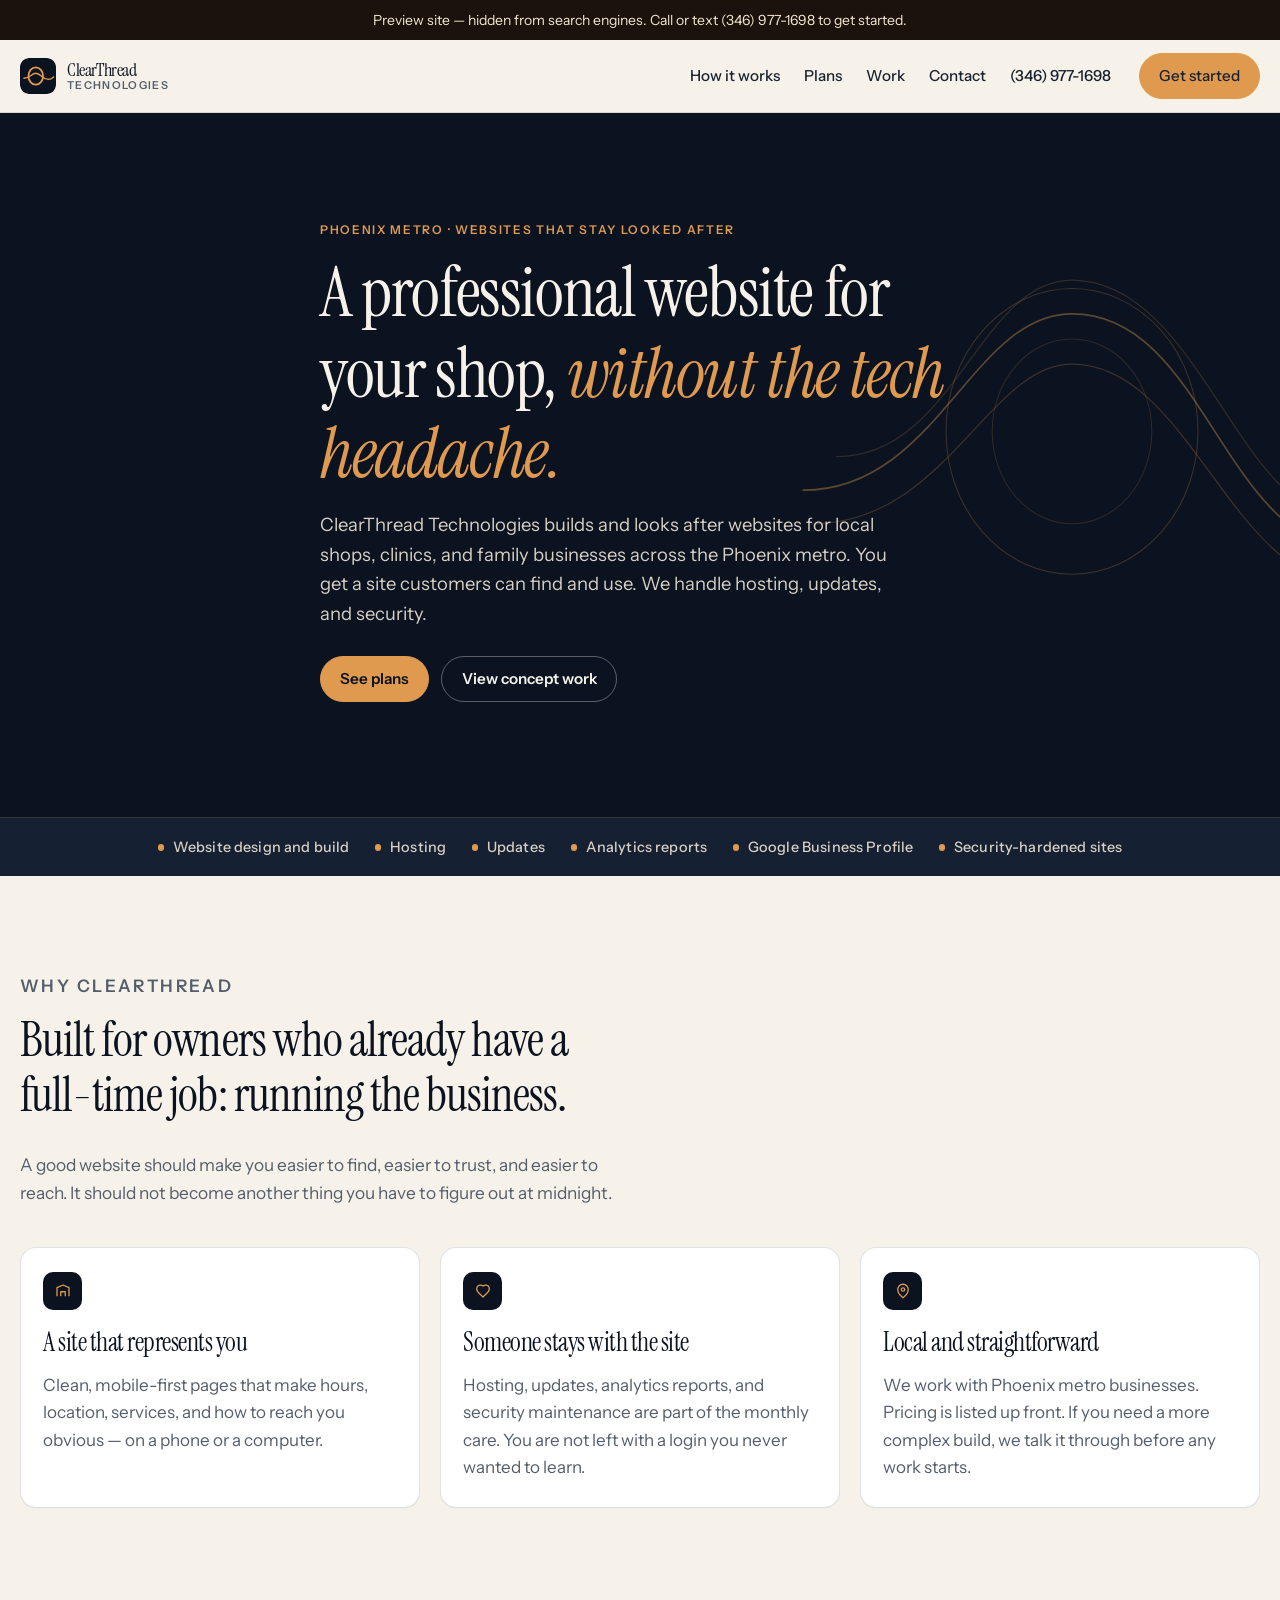
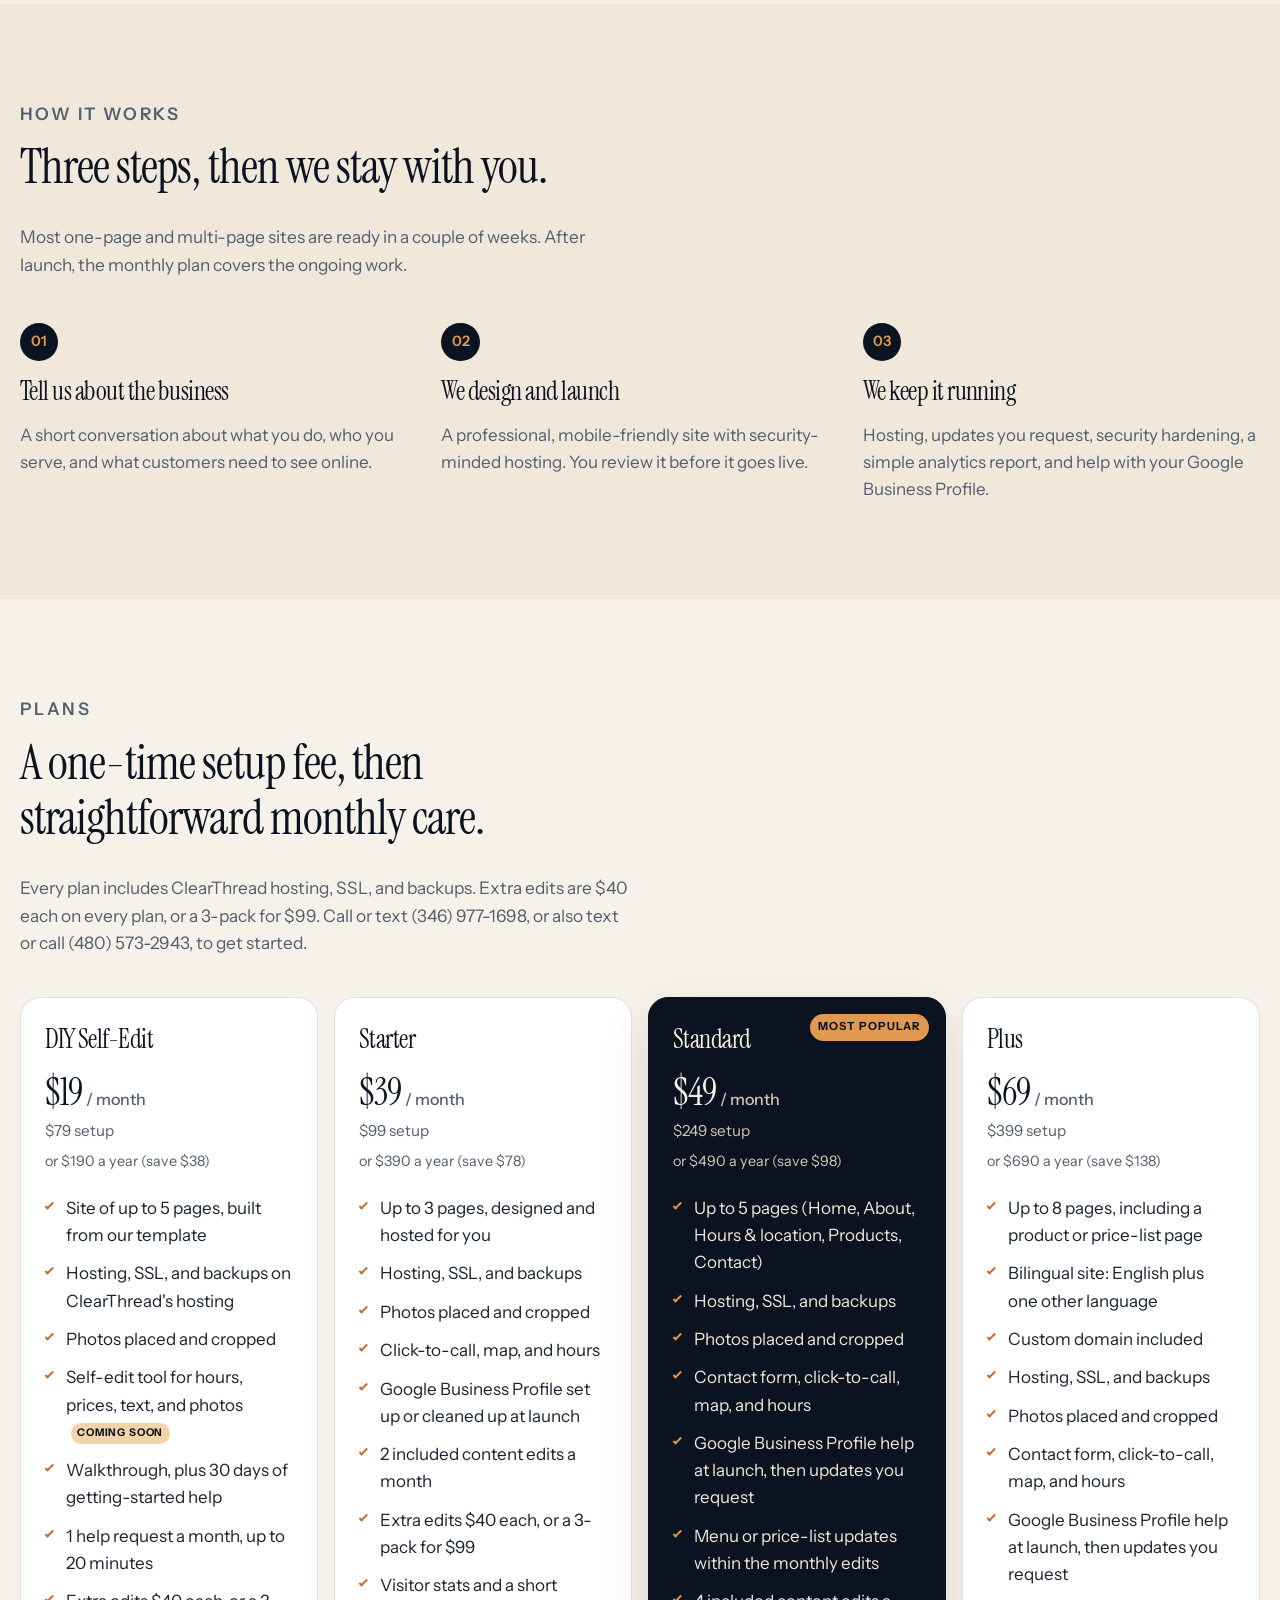
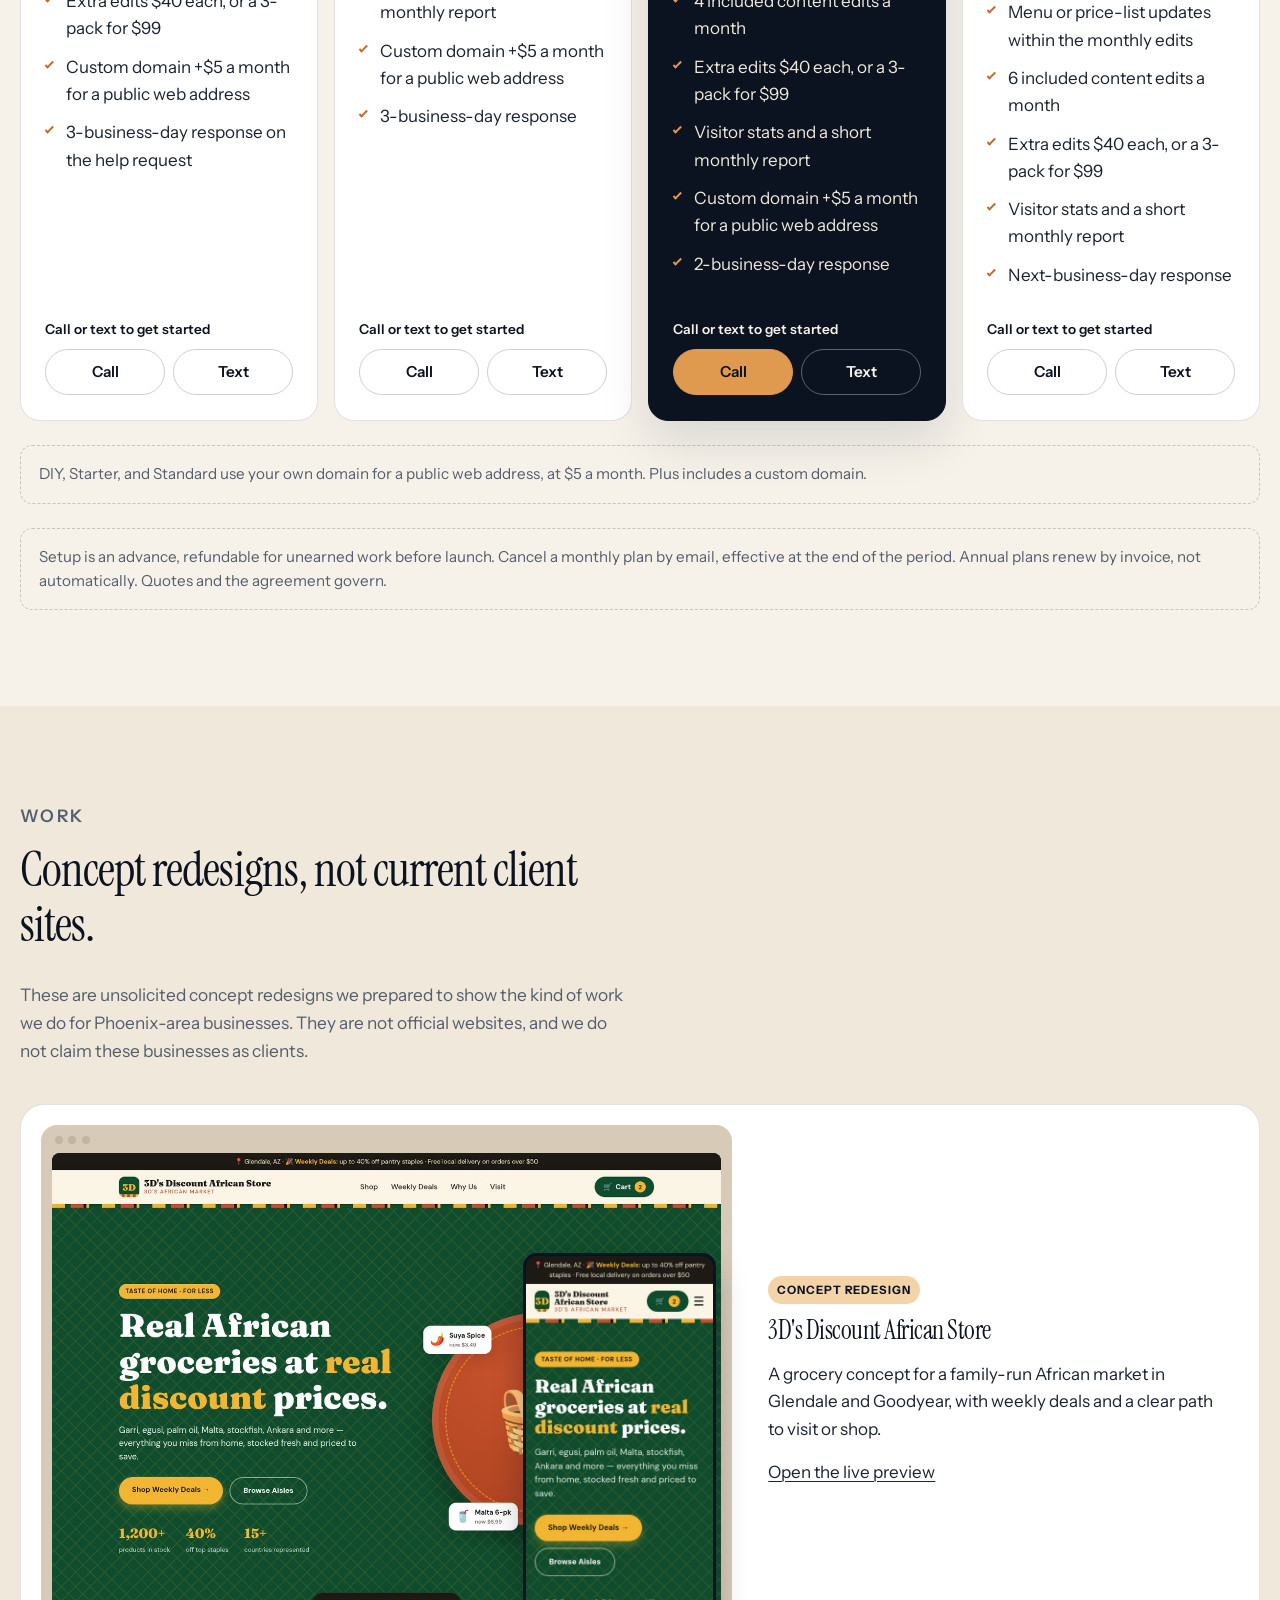
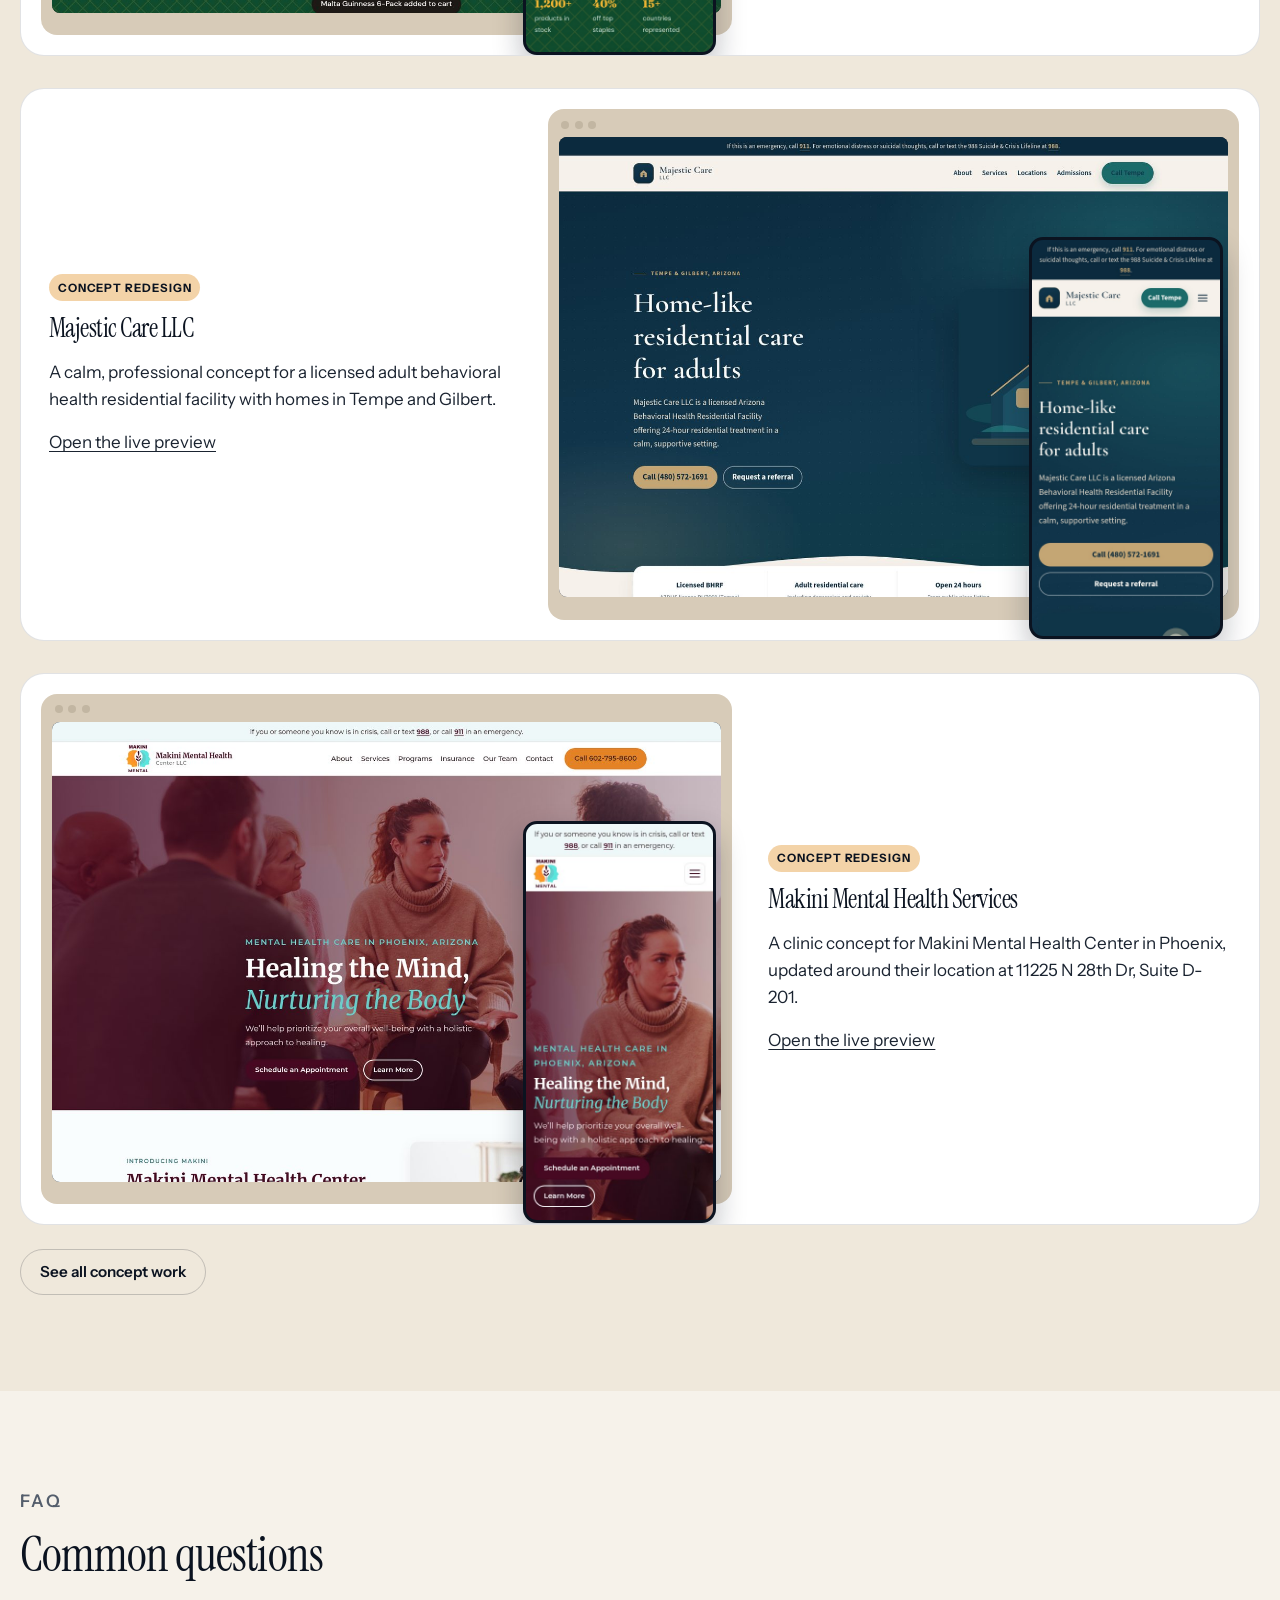
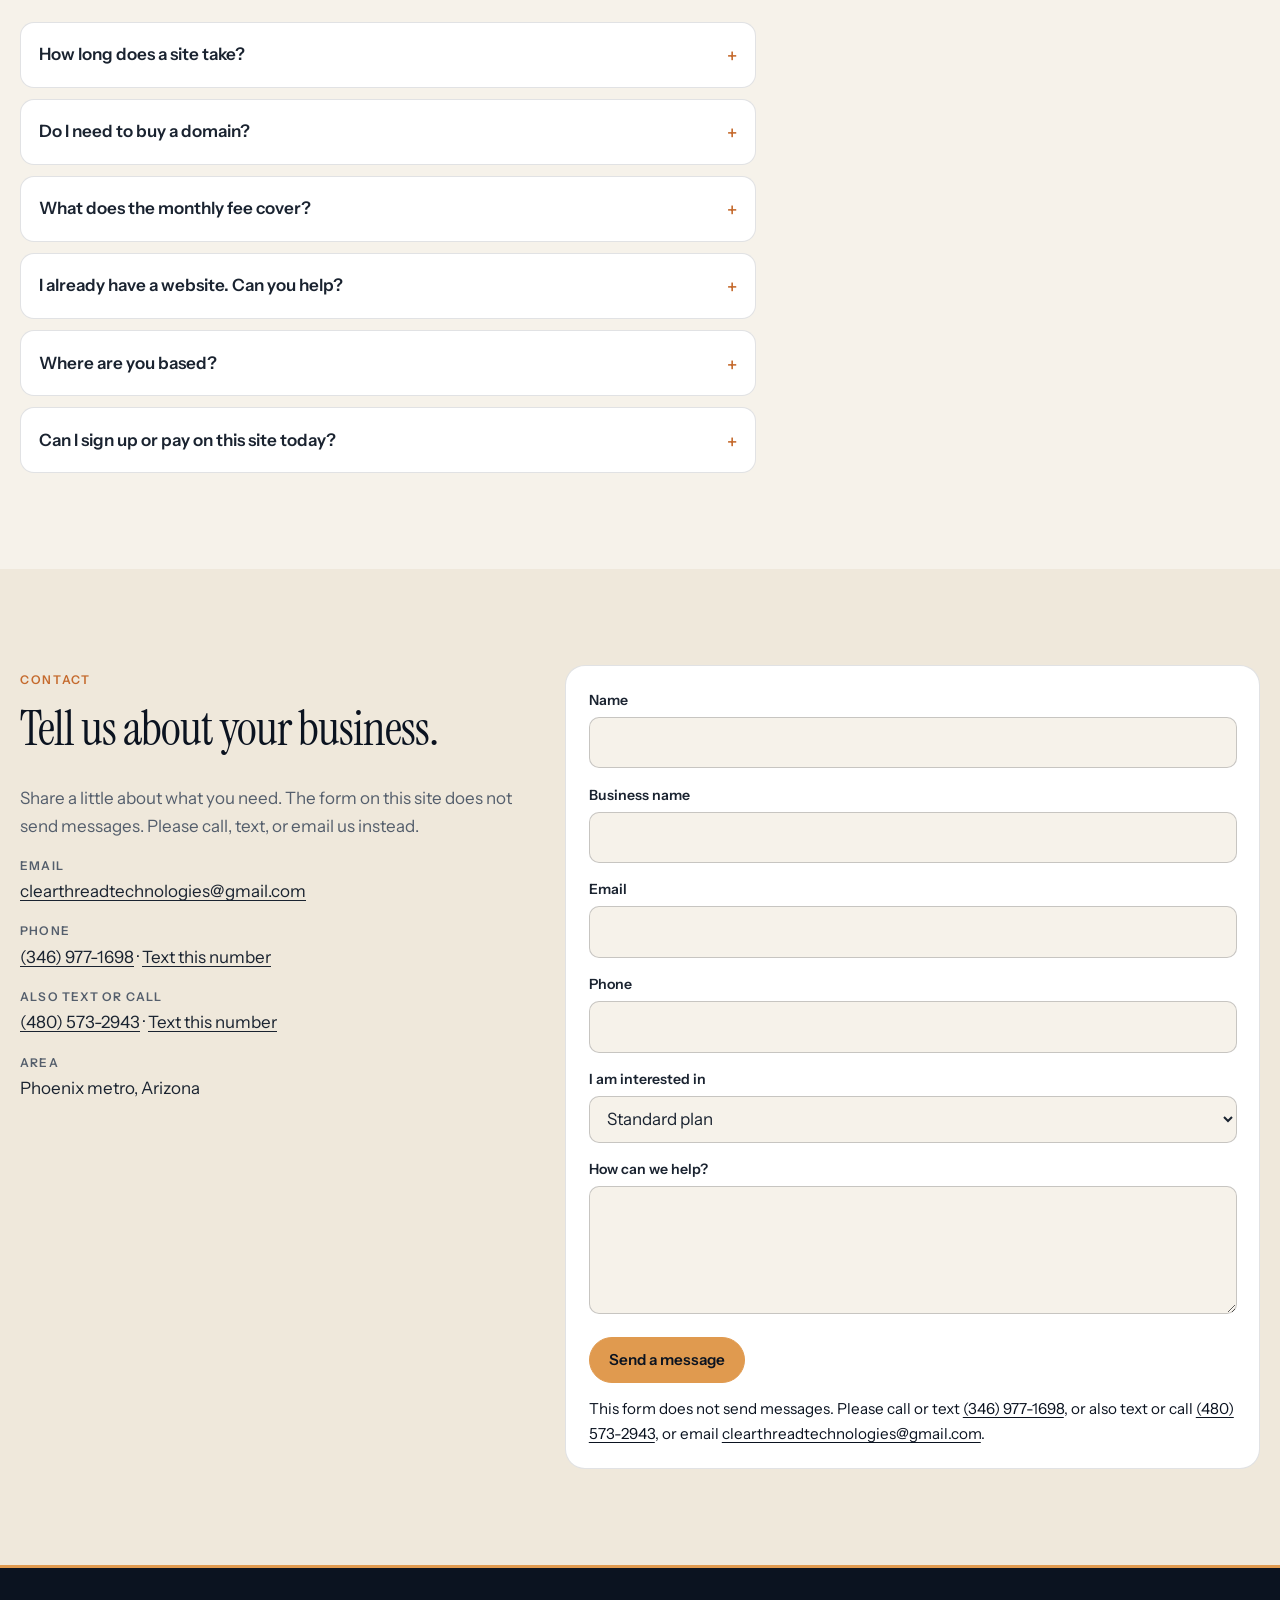
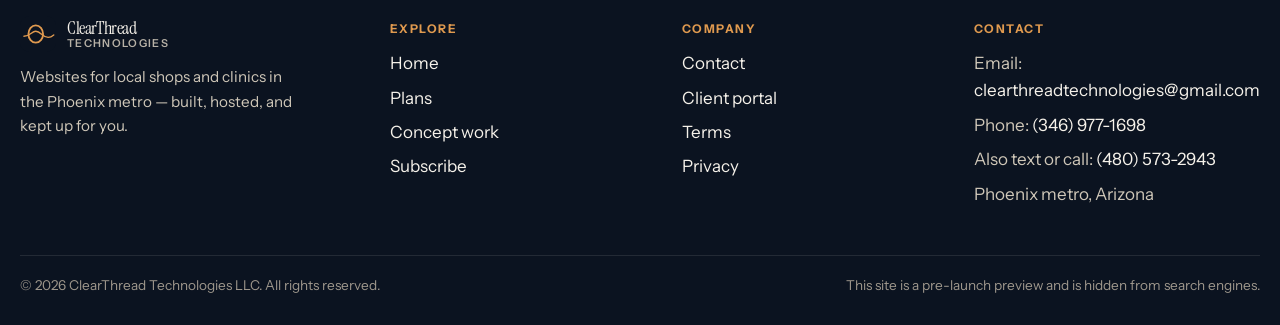
==== commit 2db71922: "Add the TextNow number as a secondary contact line. Keep (346) 977-1698 as the main number. List (48" ====
--- a/index.html
+++ b/index.html
@@ -130,7 +130,7 @@
       <div class="section-head">
         <p class="eyebrow">Plans</p>
         <h2>A one-time setup fee, then straightforward monthly care.</h2>
-        <p>Every plan includes ClearThread hosting, SSL, and backups. Extra edits are $40 each on every plan, or a 3-pack for $99. Call or text (346) 977-1698 to get started.</p>
+        <p>Every plan includes ClearThread hosting, SSL, and backups. Extra edits are $40 each on every plan, or a 3-pack for $99. Call or text (346) 977-1698, or also text or call (480) 573-2943, to get started.</p>
       </div>
       <div class="plans">
         <article class="plan">
@@ -336,7 +336,7 @@
         </details>
         <details>
           <summary>Can I sign up or pay on this site today?</summary>
-          <p>To get started, call or text (346) 977-1698, or email <a href="mailto:clearthreadtechnologies@gmail.com">clearthreadtechnologies@gmail.com</a>. We do not collect card numbers on this site.</p>
+          <p>To get started, call or text (346) 977-1698, or also text or call (480) 573-2943, or email <a href="mailto:clearthreadtechnologies@gmail.com">clearthreadtechnologies@gmail.com</a>. We do not collect card numbers on this site.</p>
         </details>
       </div>
     </div>
@@ -351,6 +351,7 @@
         <ul class="contact-meta">
           <li><span>Email</span> <a href="mailto:clearthreadtechnologies@gmail.com">clearthreadtechnologies@gmail.com</a></li>
           <li><span>Phone</span> <a href="tel:+13469771698">(346) 977-1698</a> · <a href="sms:+13469771698">Text this number</a></li>
+          <li><span>Also text or call</span> <a href="tel:+14805732943">(480) 573-2943</a> · <a href="sms:+14805732943">Text this number</a></li>
           <li><span>Area</span> Phoenix metro, Arizona</li>
         </ul>
       </div>
@@ -386,7 +387,7 @@
           <textarea id="message" name="message"></textarea>
         </div>
         <button class="btn btn-primary" type="submit">Send a message</button>
-        <p class="form-status" data-form-status role="status">This form does not send messages. Please call or text <a href="tel:+13469771698">(346) 977-1698</a>, or email <a href="mailto:clearthreadtechnologies@gmail.com">clearthreadtechnologies@gmail.com</a>.</p>
+        <p class="form-status" data-form-status role="status">This form does not send messages. Please call or text <a href="tel:+13469771698">(346) 977-1698</a>, or also text or call <a href="tel:+14805732943">(480) 573-2943</a>, or email <a href="mailto:clearthreadtechnologies@gmail.com">clearthreadtechnologies@gmail.com</a>.</p>
       </form>
 
     </div>
@@ -428,6 +429,7 @@
         <ul>
           <li>Email: <a href="mailto:clearthreadtechnologies@gmail.com">clearthreadtechnologies@gmail.com</a></li>
           <li>Phone: <a href="tel:+13469771698">(346) 977-1698</a></li>
+          <li>Also text or call: <a href="tel:+14805732943">(480) 573-2943</a></li>
           <li>Phoenix metro, Arizona</li>
         </ul>
       </div>
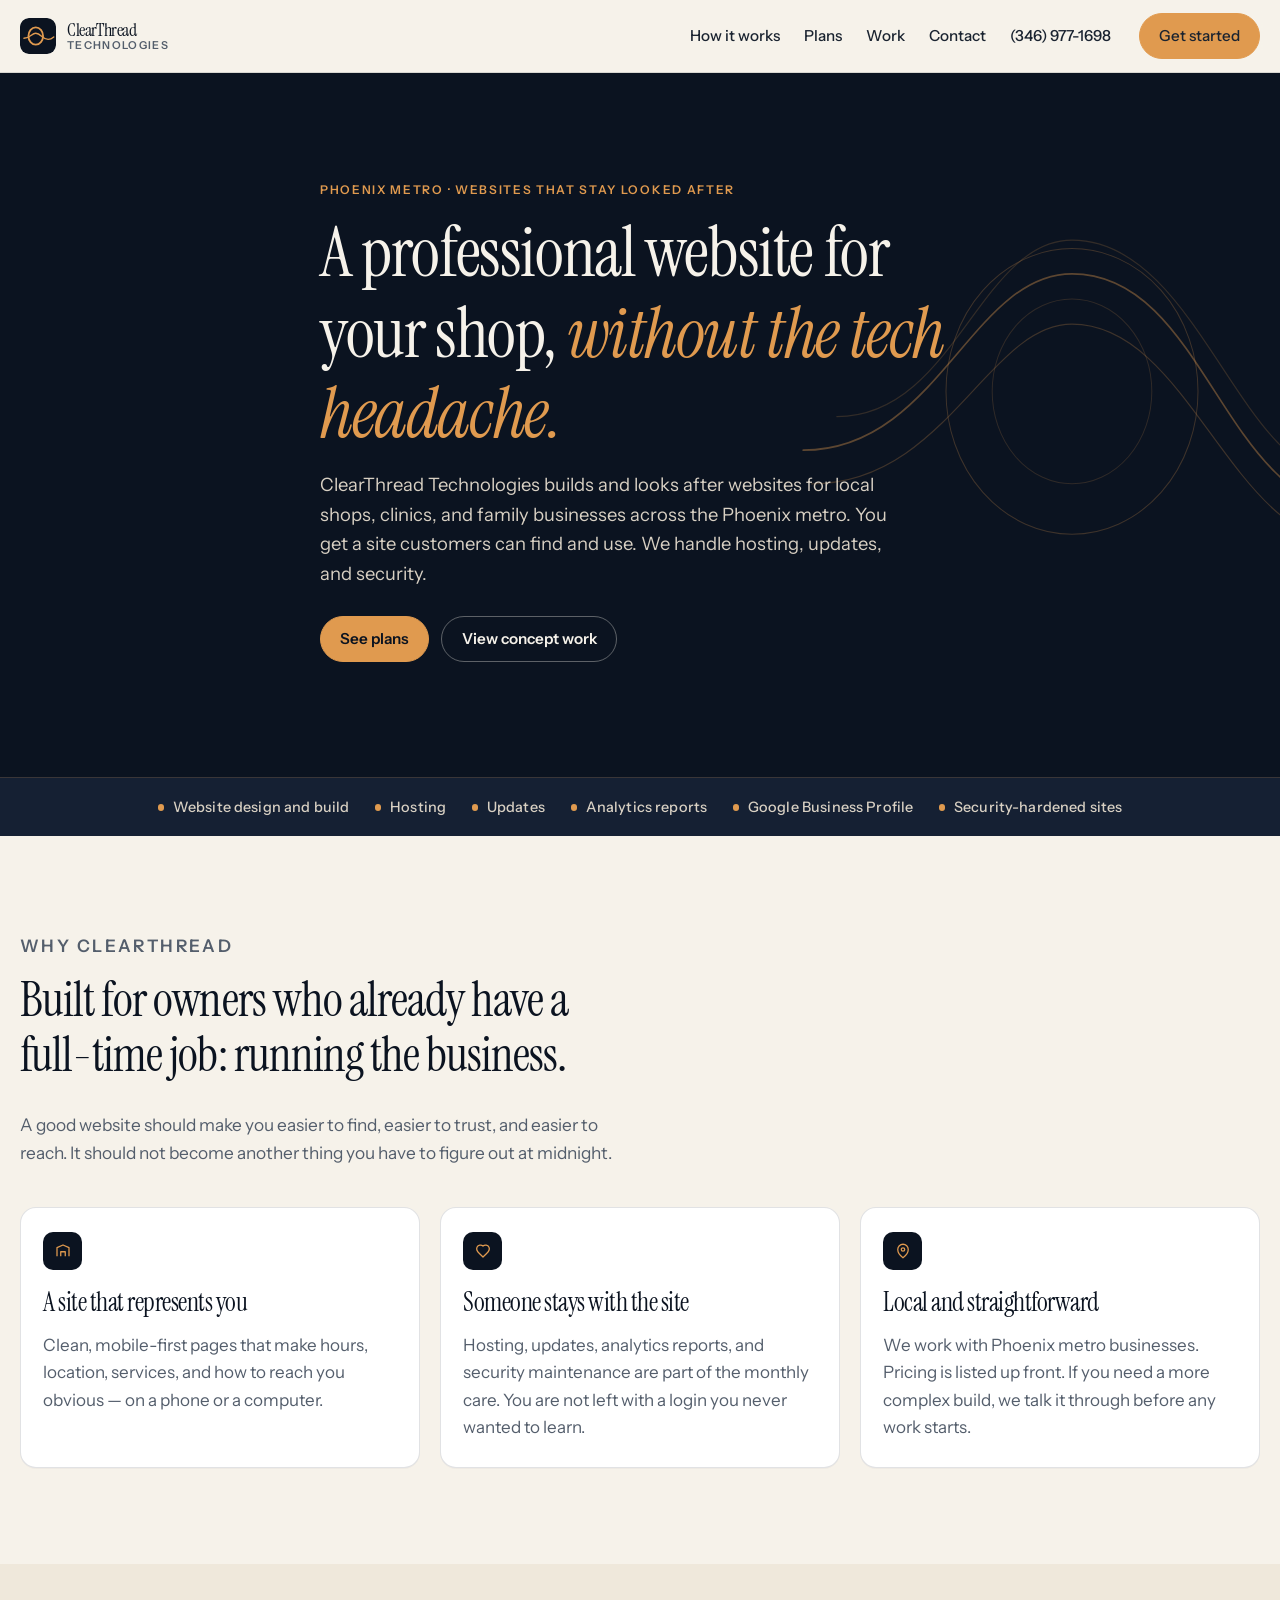
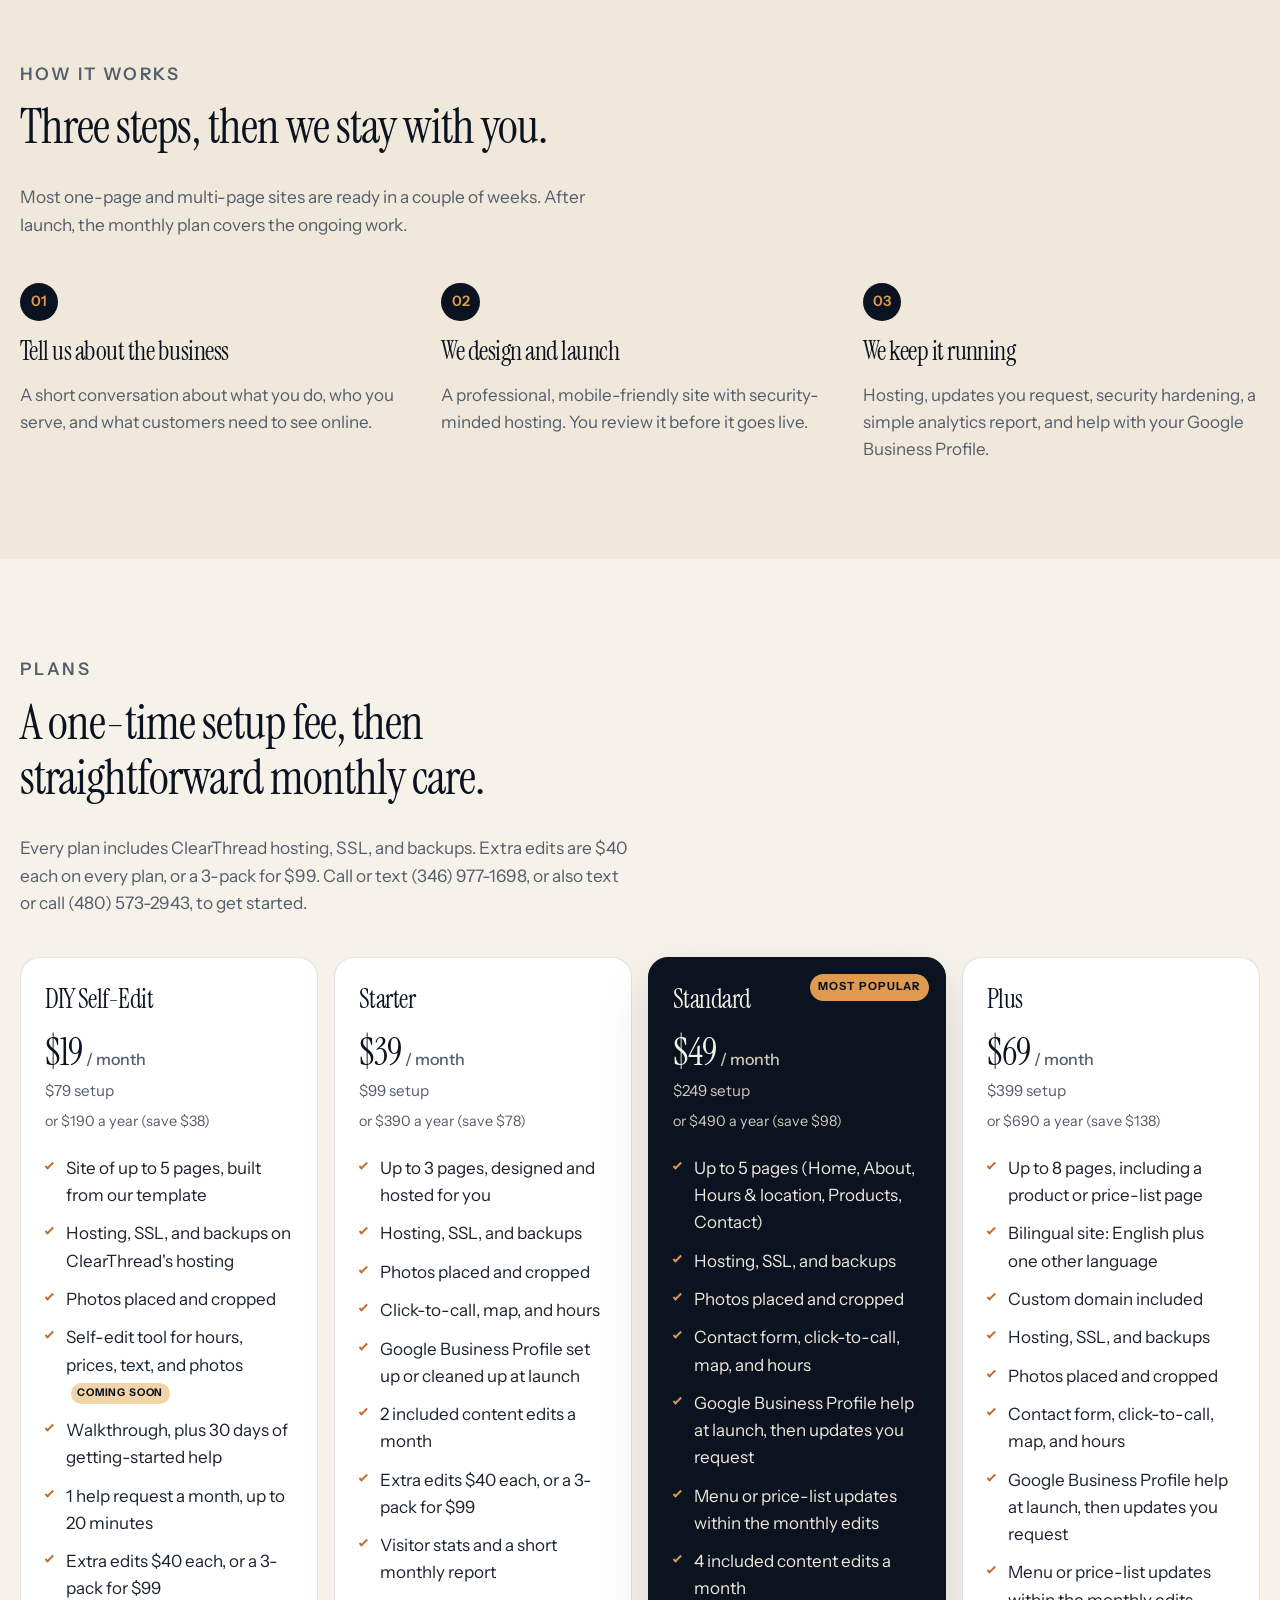
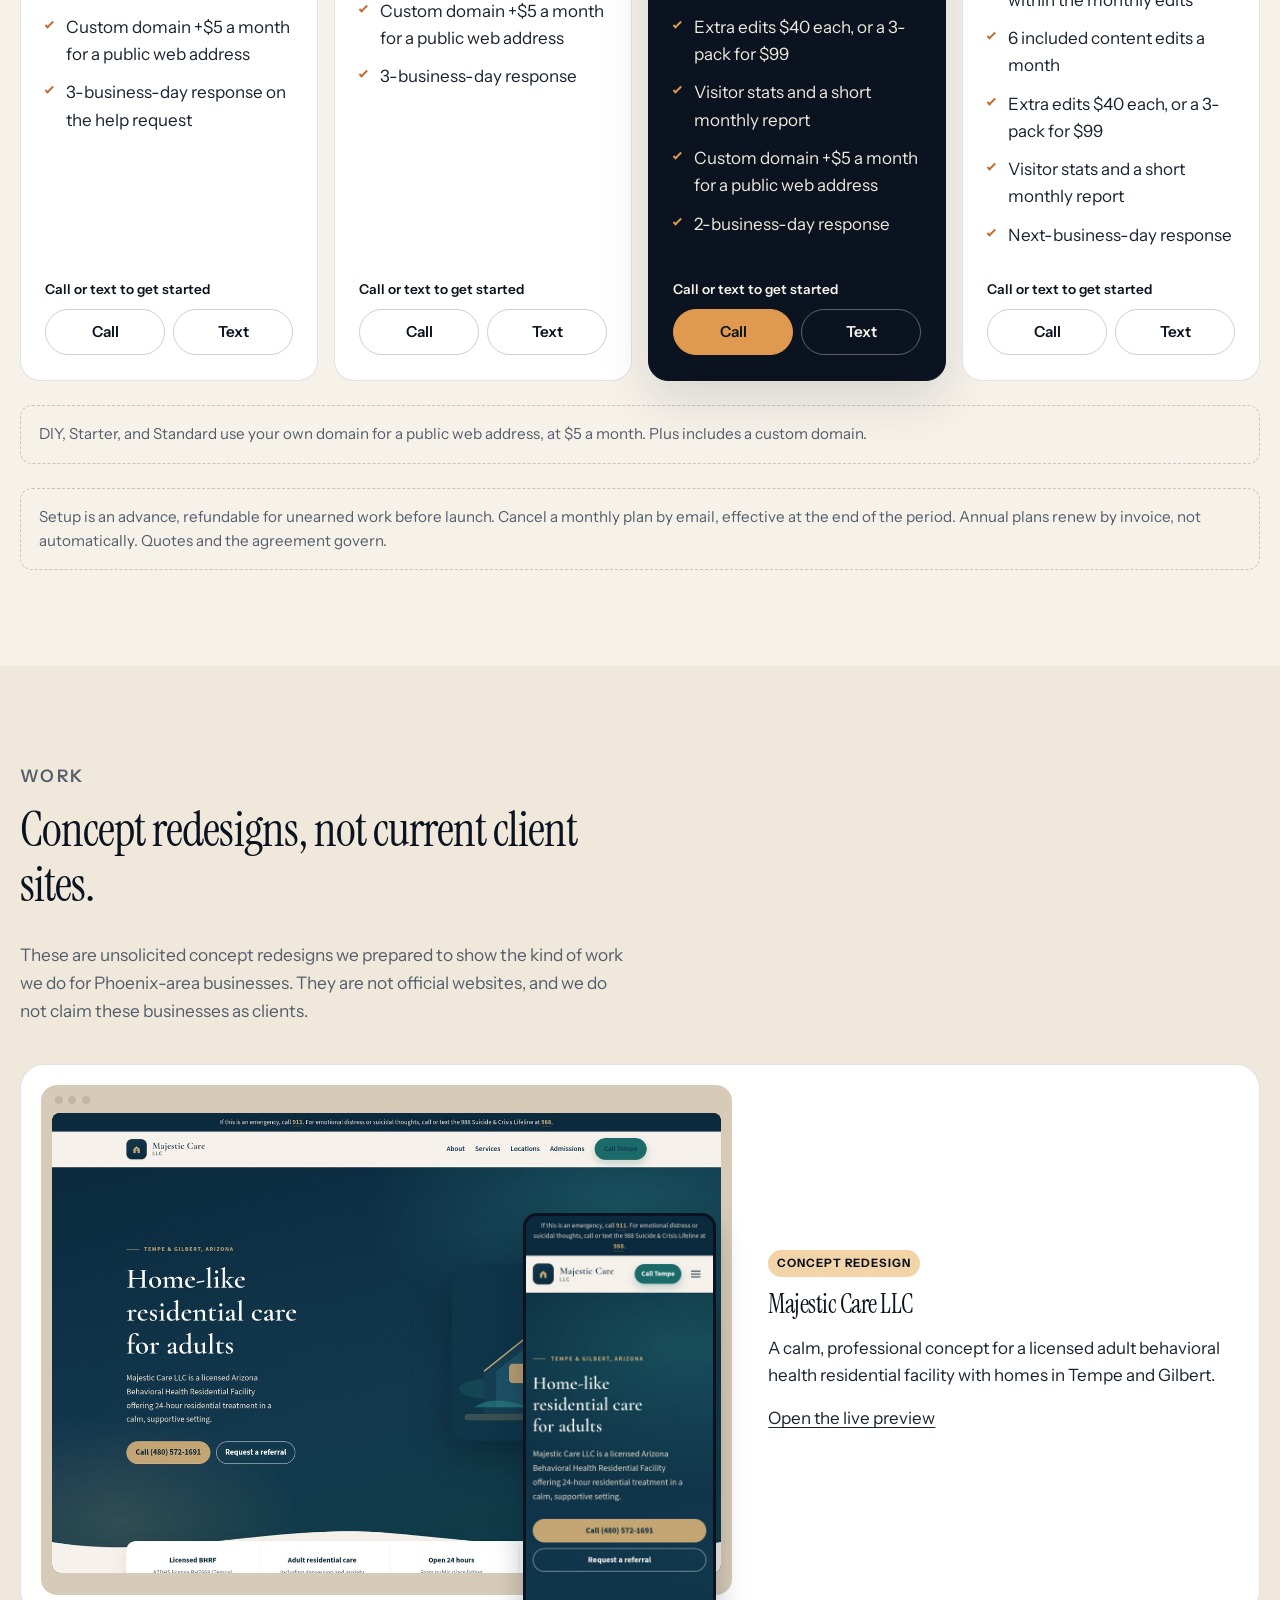
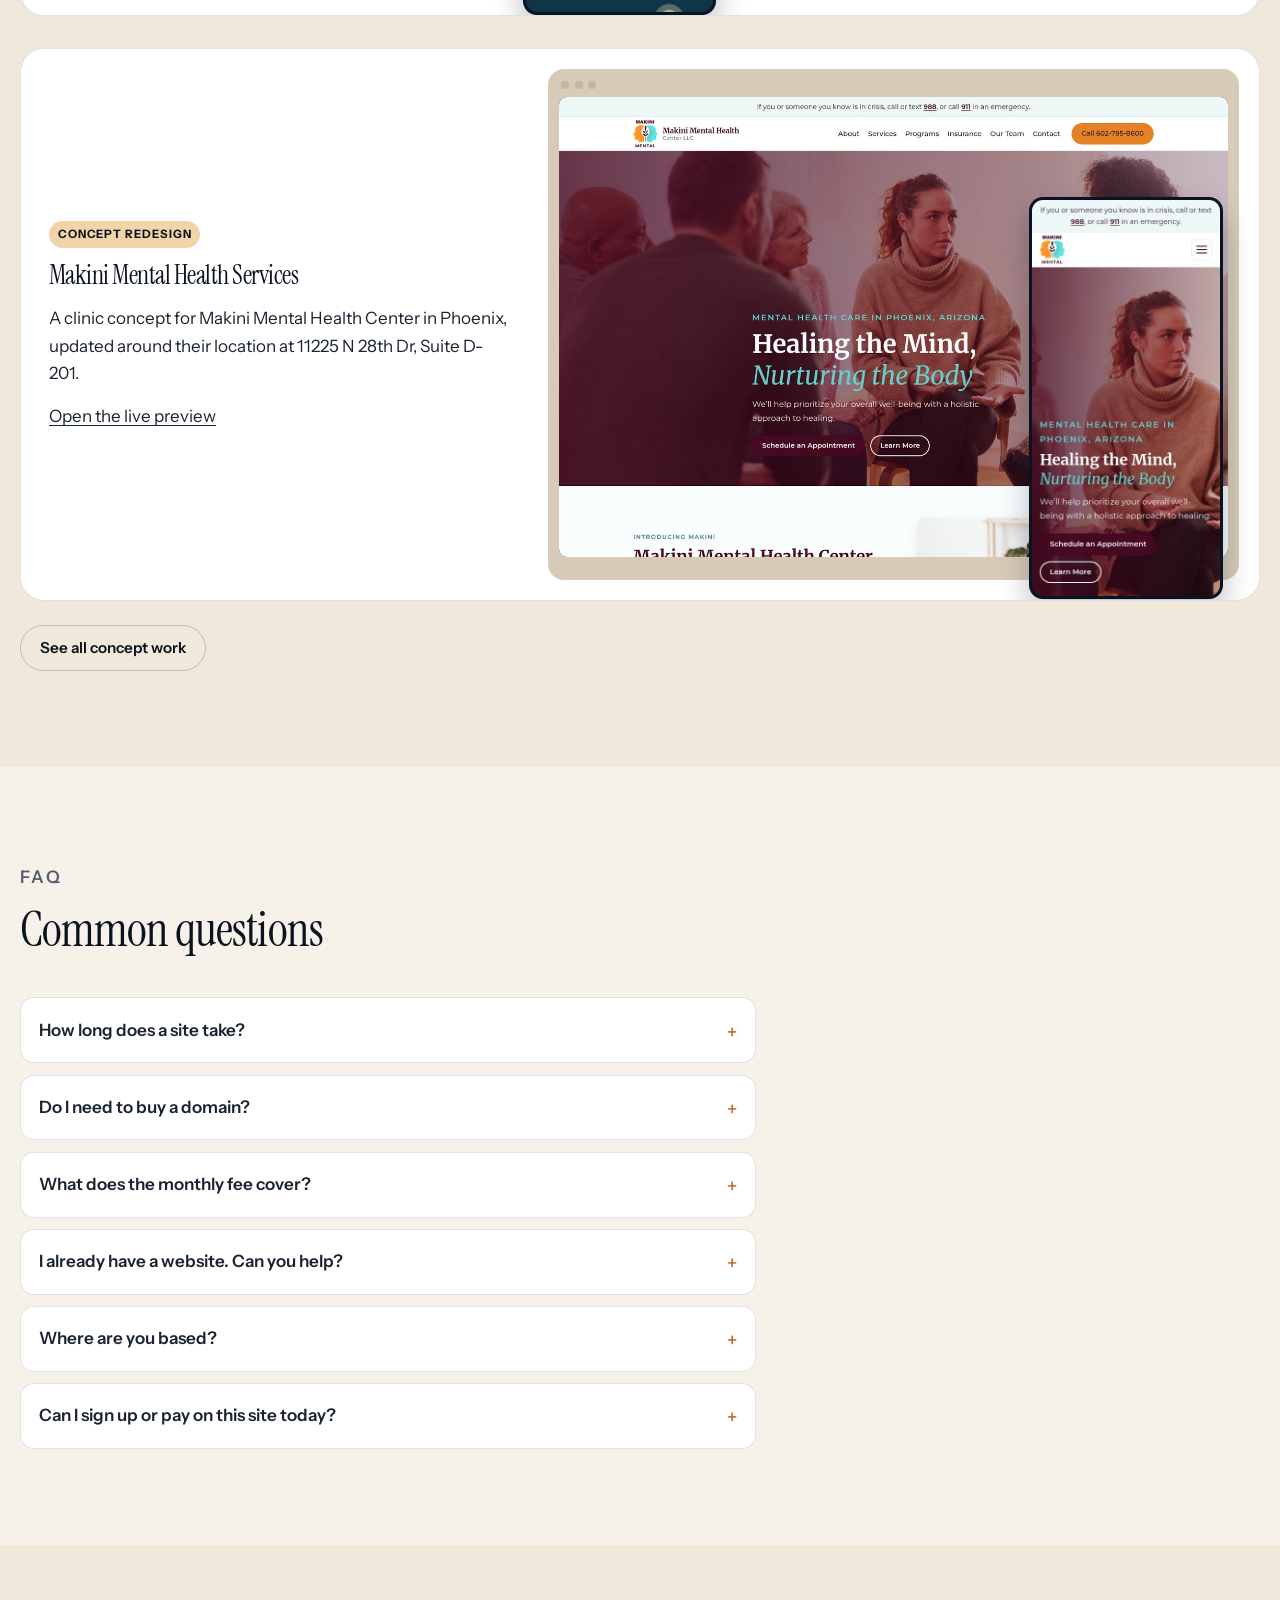
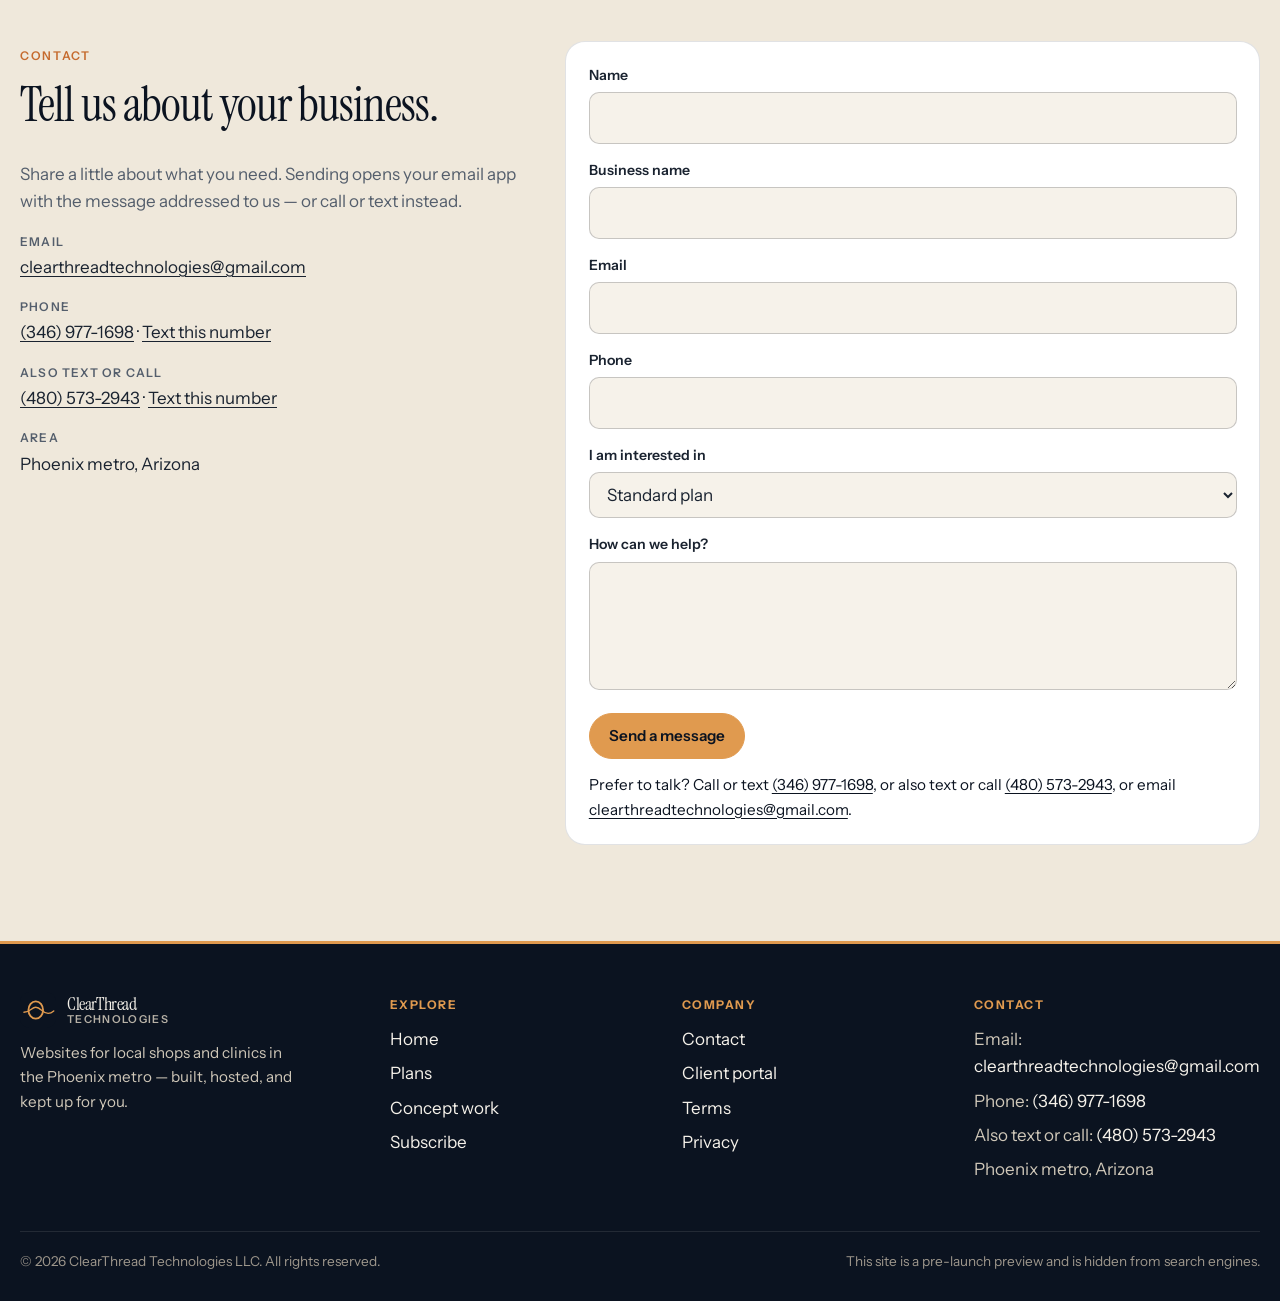
==== commit 1aa720de: "Fix portfolio and launch hygiene: retire 3DS preview, add live grocery concepts, indexable robots/si" ====
--- a/index.html
+++ b/index.html
@@ -3,22 +3,25 @@
 <head>
 <meta charset="UTF-8">
 <meta name="viewport" content="width=device-width, initial-scale=1">
-<meta name="robots" content="noindex, nofollow">
 <meta name="referrer" content="strict-origin-when-cross-origin">
 <!--
   CSP note: frame-ancestors cannot be set via a meta tag (browsers ignore it there).
   When this site moves to a custom domain, send Content-Security-Policy as an HTTP
   header and include frame-ancestors 'none'.
 -->
-<meta http-equiv="Content-Security-Policy" content="default-src 'self'; script-src 'self'; style-src 'self'; img-src 'self' data:; font-src 'self'; connect-src 'none'; form-action 'none'; object-src 'none'; base-uri 'self'; upgrade-insecure-requests">
+<meta http-equiv="Content-Security-Policy" content="default-src 'self'; script-src 'self'; style-src 'self'; img-src 'self' data:; font-src 'self'; connect-src 'none'; form-action 'self' mailto:; object-src 'none'; base-uri 'self'; upgrade-insecure-requests">
 <meta name="description" content="ClearThread Technologies builds, hosts, and maintains professional websites for shops, clinics, and family businesses in the Phoenix metro.">
 <title>ClearThread Technologies — Websites for Phoenix local businesses</title>
+<link rel="canonical" href="https://chukwuemekakalu1905.github.io/clearthread-technologies-site/">
+<meta property="og:type" content="website">
+<meta property="og:title" content="ClearThread Technologies — Websites for Phoenix local businesses">
+<meta property="og:description" content="Professional websites for Phoenix shops, clinics, and family businesses — built, hosted, and looked after month to month.">
+<meta property="og:url" content="https://chukwuemekakalu1905.github.io/clearthread-technologies-site/">
 <link rel="icon" href="assets/favicon.svg" type="image/svg+xml">
 <link rel="stylesheet" href="css/styles.css">
 </head>
 <body>
 <a class="skip" href="#main">Skip to content</a>
-<div class="preview-banner">Preview site — hidden from search engines. Call or text (346) 977-1698 to get started.</div>
 <header>
   <div class="wrap nav">
     <a class="logo" href="index.html">
@@ -251,23 +254,7 @@
         <p>These are unsolicited concept redesigns we prepared to show the kind of work we do for Phoenix-area businesses. They are not official websites, and we do not claim these businesses as clients.</p>
       </div>
       <div class="portfolio-grid">
-        <article class="project">
-          <div class="frame">
-            <div class="chrome" aria-hidden="true"><span></span><span></span><span></span></div>
-            <div class="frame-screen">
-              <img src="assets/portfolio/3ds-desktop.jpg" width="1280" height="920" alt="Desktop view of the concept redesign for 3D's Discount African Store">
-            </div>
-            <div class="phone">
-              <img src="assets/portfolio/3ds-mobile.jpg" width="780" height="1689" alt="Mobile view of the 3D's Discount African Store concept redesign">
-            </div>
-          </div>
-          <div class="project-copy">
-            <span class="badge">Concept redesign</span>
-            <h3>3D's Discount African Store</h3>
-            <p>A grocery concept for a family-run African market in Glendale and Goodyear, with weekly deals and a clear path to visit or shop.</p>
-            <a href="https://chukwuemekakalu1905.github.io/3ds-african-store/" rel="noopener noreferrer" target="_blank">Open the live preview</a>
-          </div>
-        </article>
+        
         <article class="project">
           <div class="frame">
             <div class="chrome" aria-hidden="true"><span></span><span></span><span></span></div>
@@ -347,7 +334,7 @@
       <div>
         <p class="eyebrow">Contact</p>
         <h2>Tell us about your business.</h2>
-        <p class="muted">Share a little about what you need. The form on this site does not send messages. Please call, text, or email us instead.</p>
+        <p class="muted">Share a little about what you need. Sending opens your email app with the message addressed to us — or call or text instead.</p>
         <ul class="contact-meta">
           <li><span>Email</span> <a href="mailto:clearthreadtechnologies@gmail.com">clearthreadtechnologies@gmail.com</a></li>
           <li><span>Phone</span> <a href="tel:+13469771698">(346) 977-1698</a> · <a href="sms:+13469771698">Text this number</a></li>
@@ -355,7 +342,7 @@
           <li><span>Area</span> Phoenix metro, Arizona</li>
         </ul>
       </div>
-      <form data-mock method="post">
+      <form action="mailto:clearthreadtechnologies@gmail.com" method="post" enctype="text/plain">
         <div class="field">
           <label for="name">Name</label>
           <input id="name" name="name" type="text" autocomplete="name" required>
@@ -387,7 +374,7 @@
           <textarea id="message" name="message"></textarea>
         </div>
         <button class="btn btn-primary" type="submit">Send a message</button>
-        <p class="form-status" data-form-status role="status">This form does not send messages. Please call or text <a href="tel:+13469771698">(346) 977-1698</a>, or also text or call <a href="tel:+14805732943">(480) 573-2943</a>, or email <a href="mailto:clearthreadtechnologies@gmail.com">clearthreadtechnologies@gmail.com</a>.</p>
+        <p class="form-status" data-form-status role="status">Prefer to talk? Call or text <a href="tel:+13469771698">(346) 977-1698</a>, or also text or call <a href="tel:+14805732943">(480) 573-2943</a>, or email <a href="mailto:clearthreadtechnologies@gmail.com">clearthreadtechnologies@gmail.com</a>.</p>
       </form>
 
     </div>
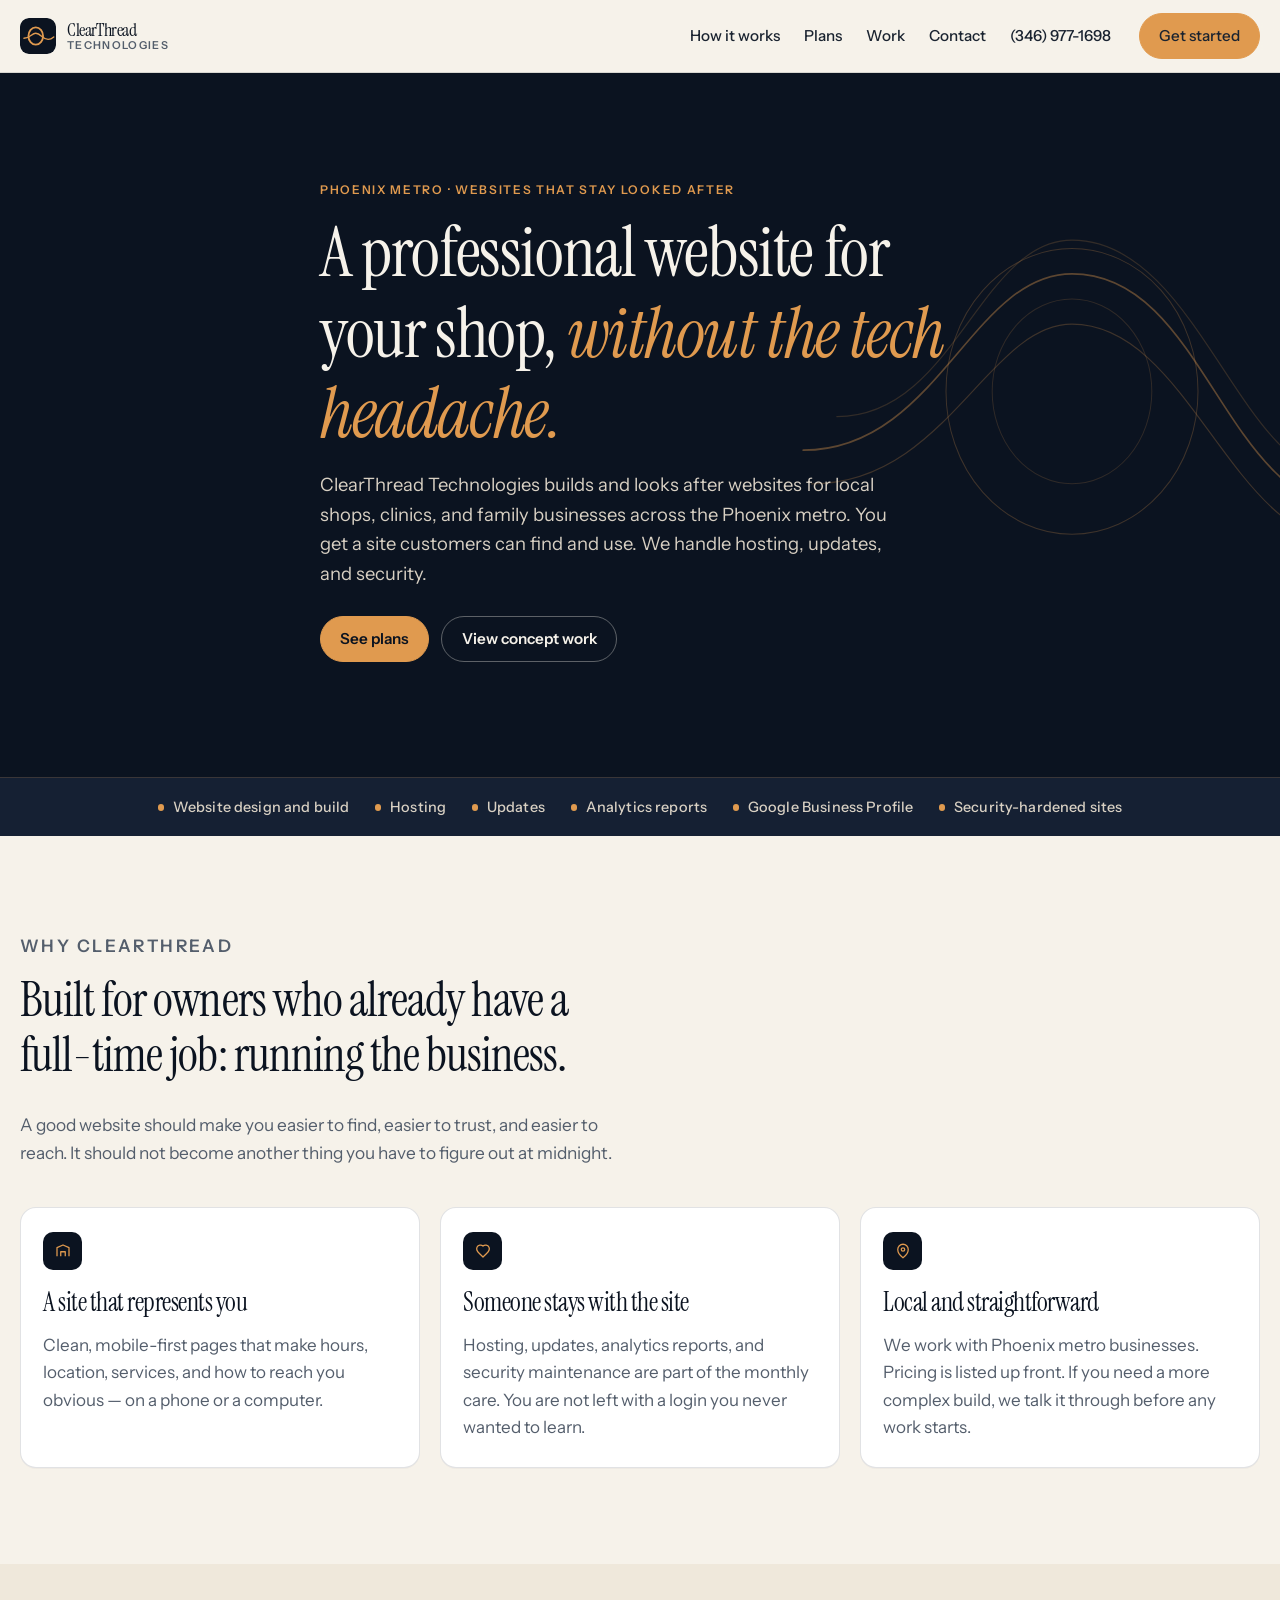
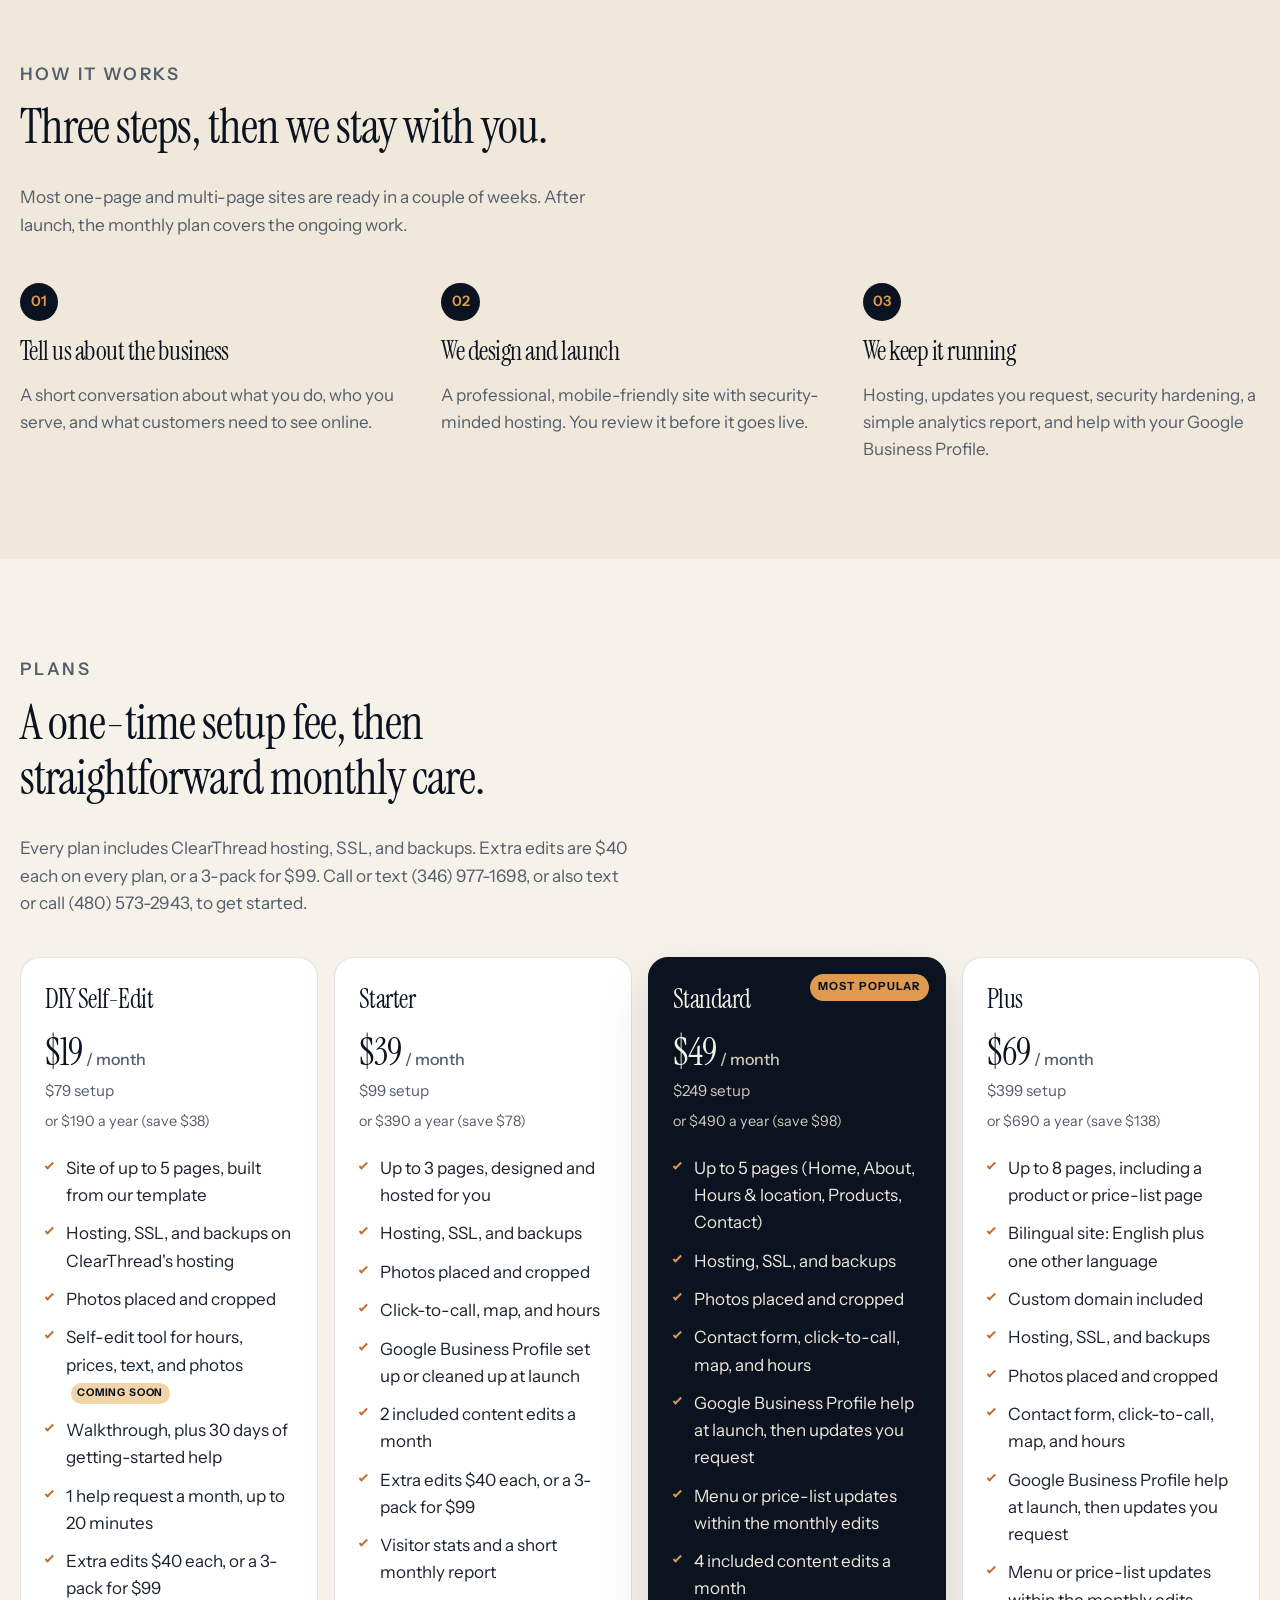
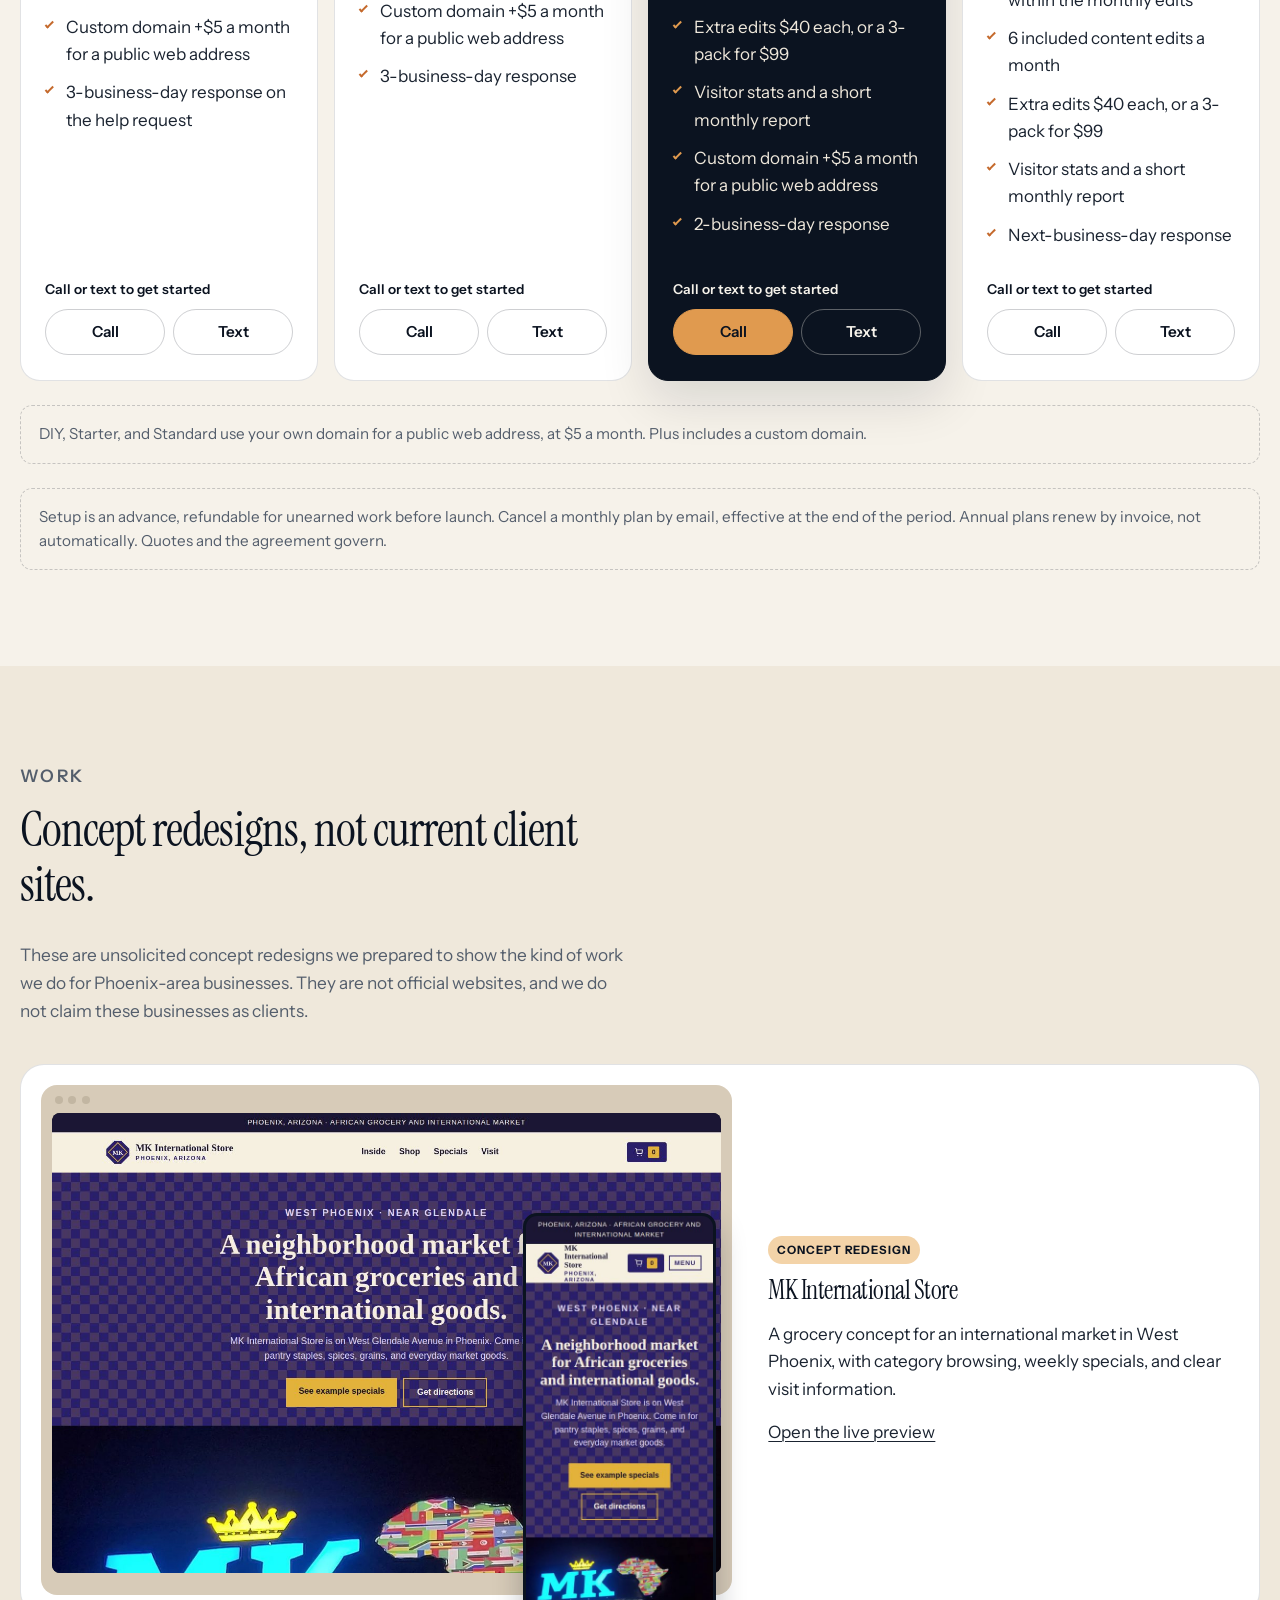
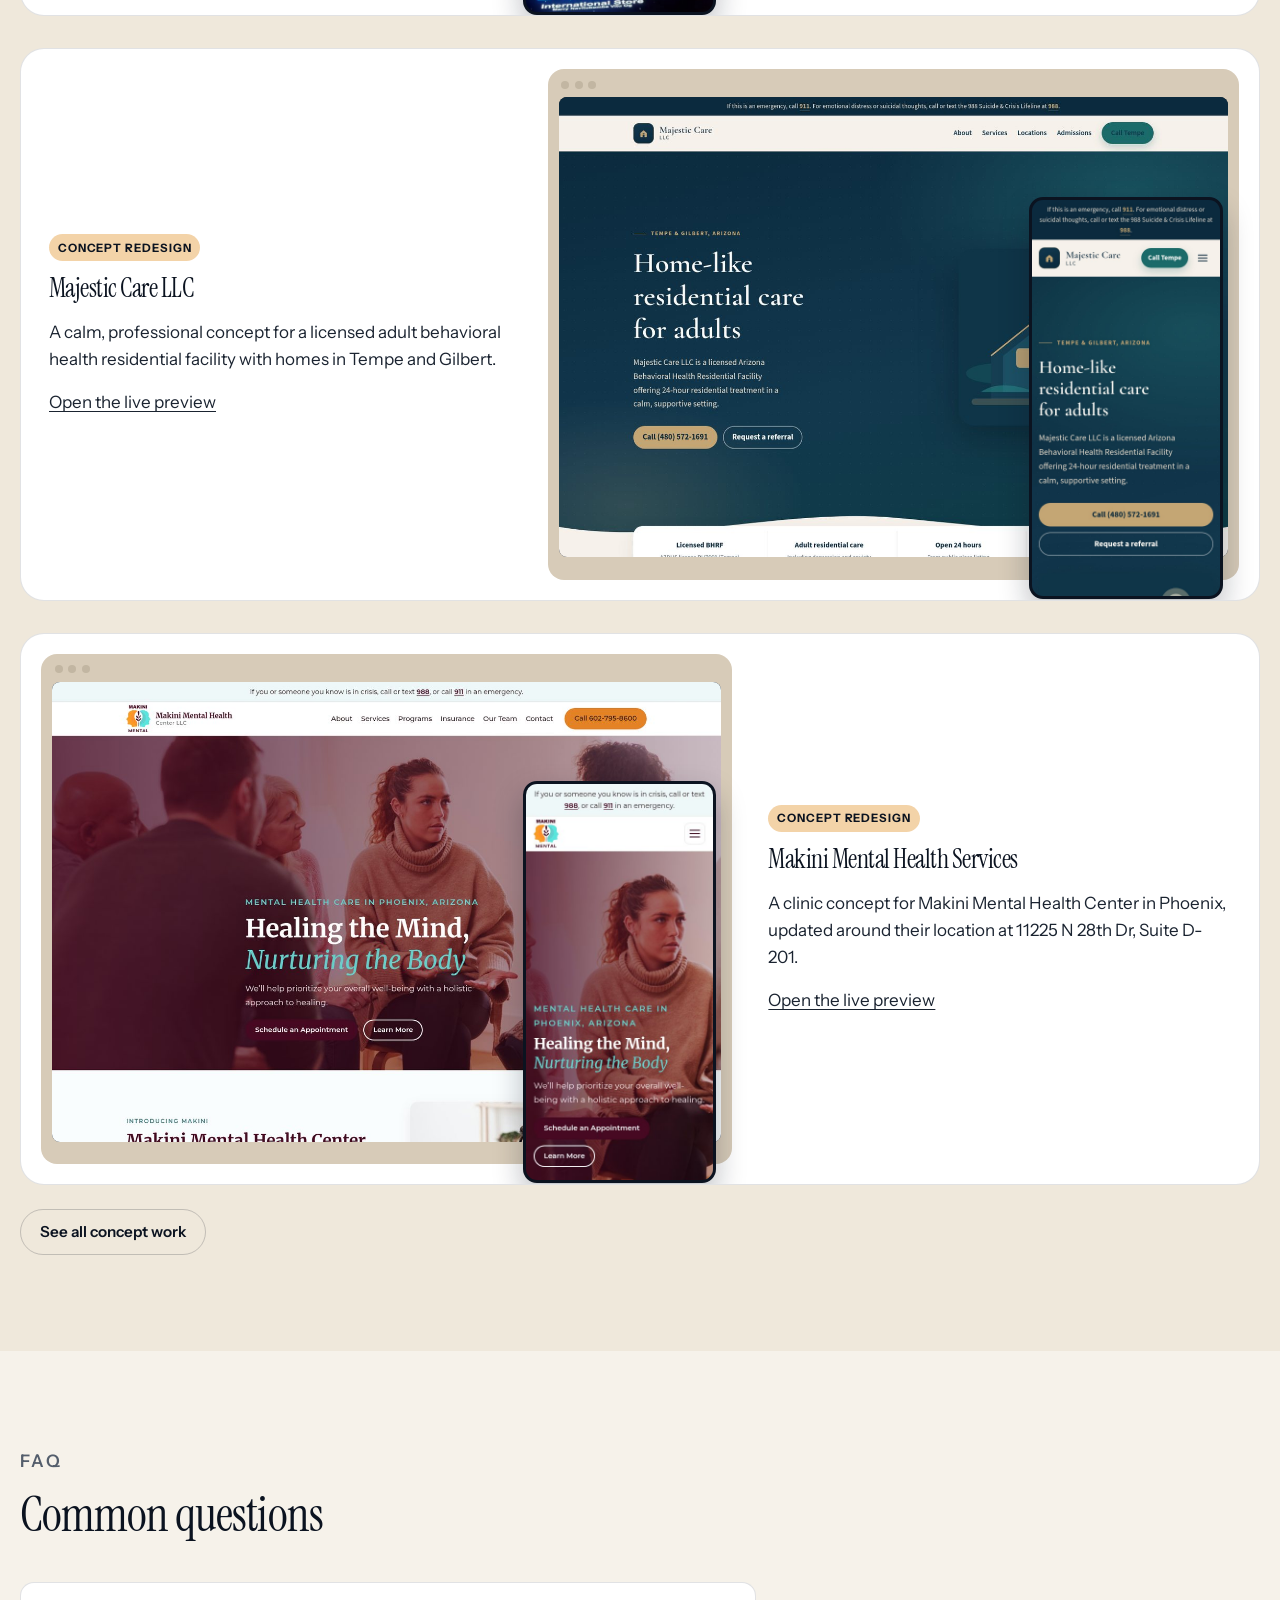
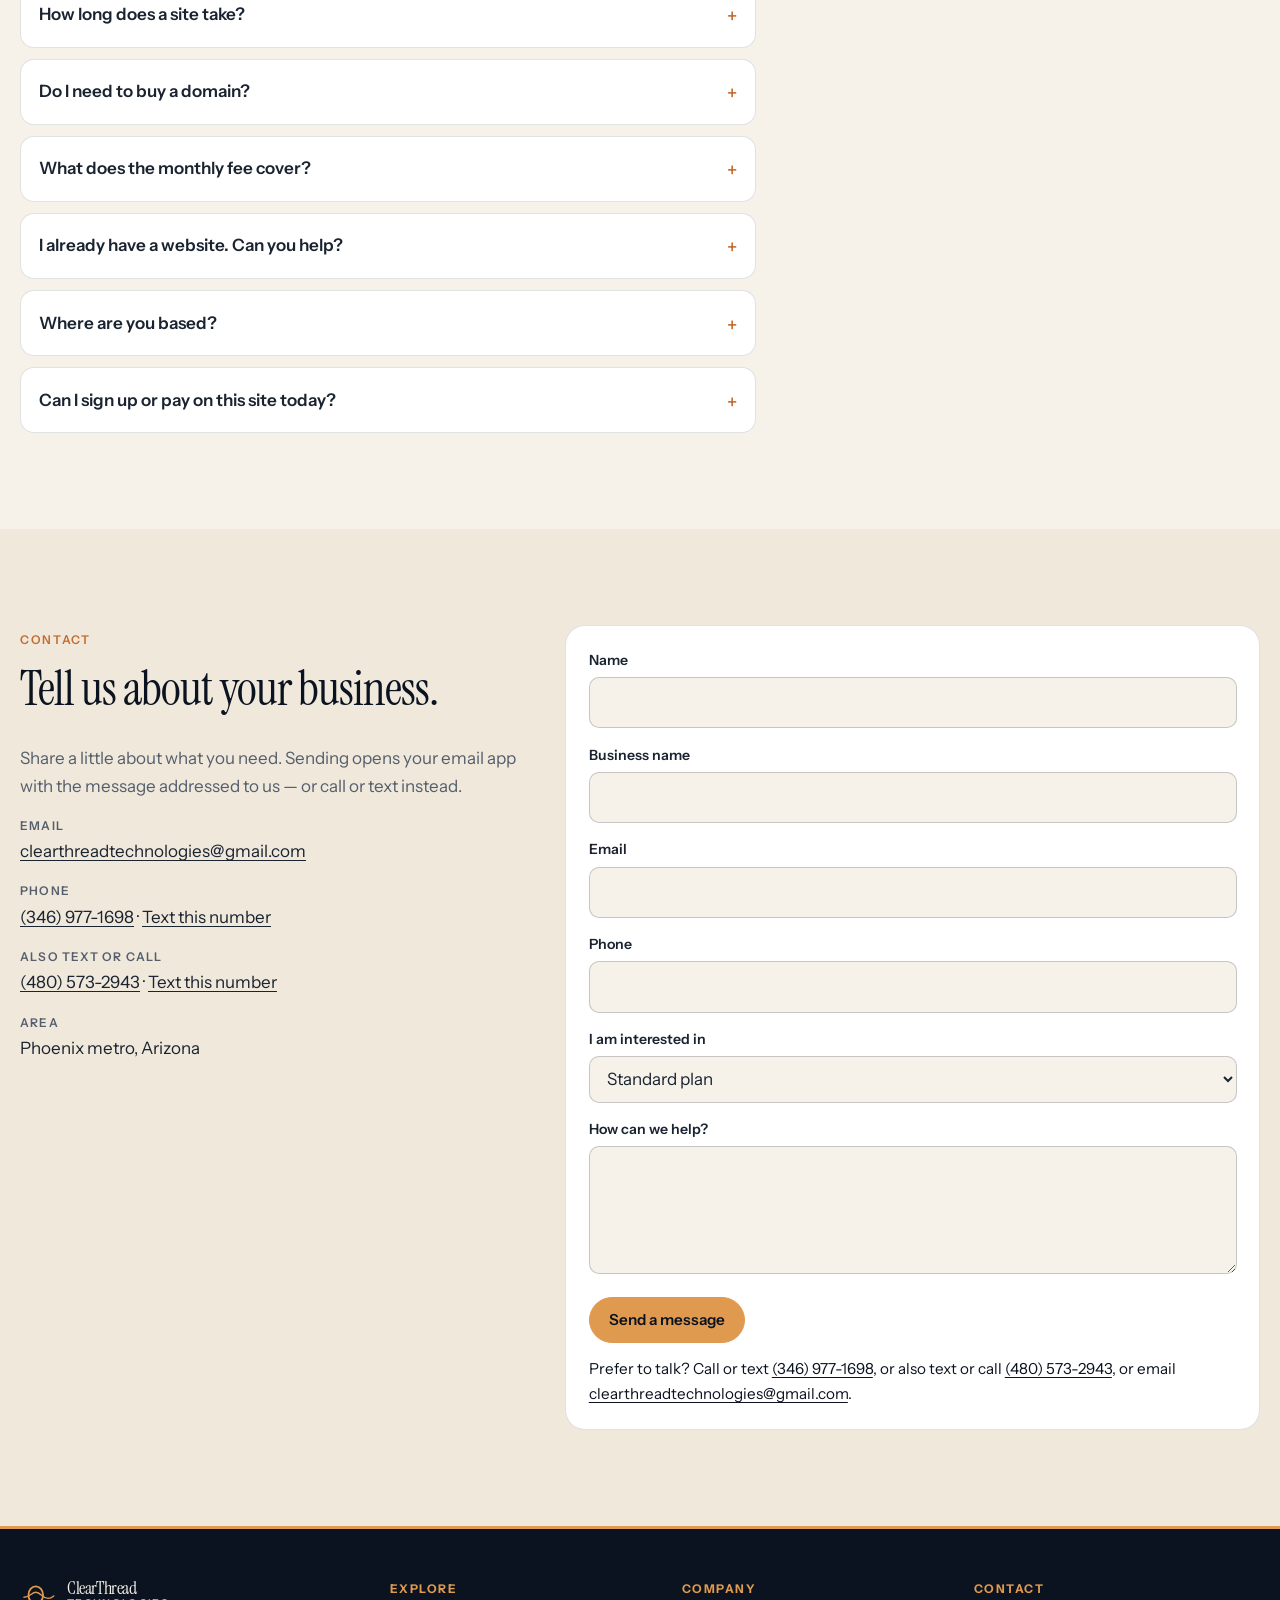
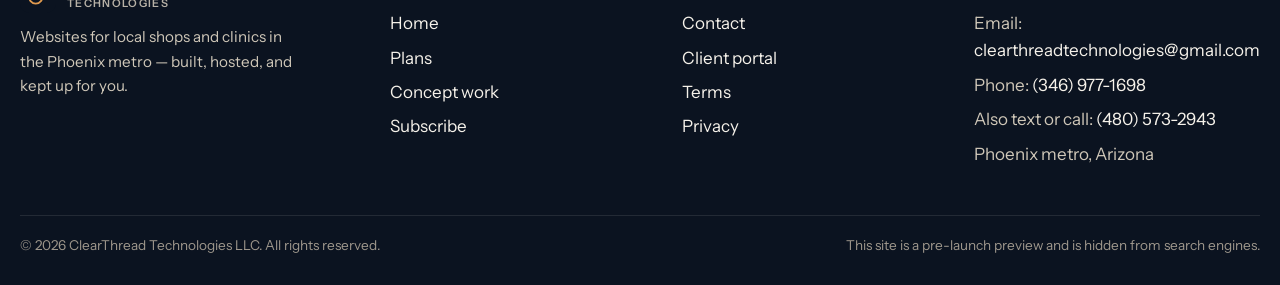
==== commit 0ca2cc38: "Swap retired 3DS slot for MK International Store concept" ====
--- a/index.html
+++ b/index.html
@@ -254,6 +254,23 @@
         <p>These are unsolicited concept redesigns we prepared to show the kind of work we do for Phoenix-area businesses. They are not official websites, and we do not claim these businesses as clients.</p>
       </div>
       <div class="portfolio-grid">
+        <article class="project">
+          <div class="frame">
+            <div class="chrome" aria-hidden="true"><span></span><span></span><span></span></div>
+            <div class="frame-screen">
+              <img src="assets/portfolio/mk-desktop.jpg" width="1280" height="920" alt="Desktop view of the concept redesign for MK International Store">
+            </div>
+            <div class="phone">
+              <img src="assets/portfolio/mk-mobile.jpg" width="390" height="844" alt="Mobile view of the MK International Store concept redesign">
+            </div>
+          </div>
+          <div class="project-copy">
+            <span class="badge">Concept redesign</span>
+            <h3>MK International Store</h3>
+            <p>A grocery concept for an international market in West Phoenix, with category browsing, weekly specials, and clear visit information.</p>
+            <a href="https://chukwuemekakalu1905.github.io/mk-international-store/" rel="noopener noreferrer" target="_blank">Open the live preview</a>
+          </div>
+        </article>
         
         <article class="project">
           <div class="frame">
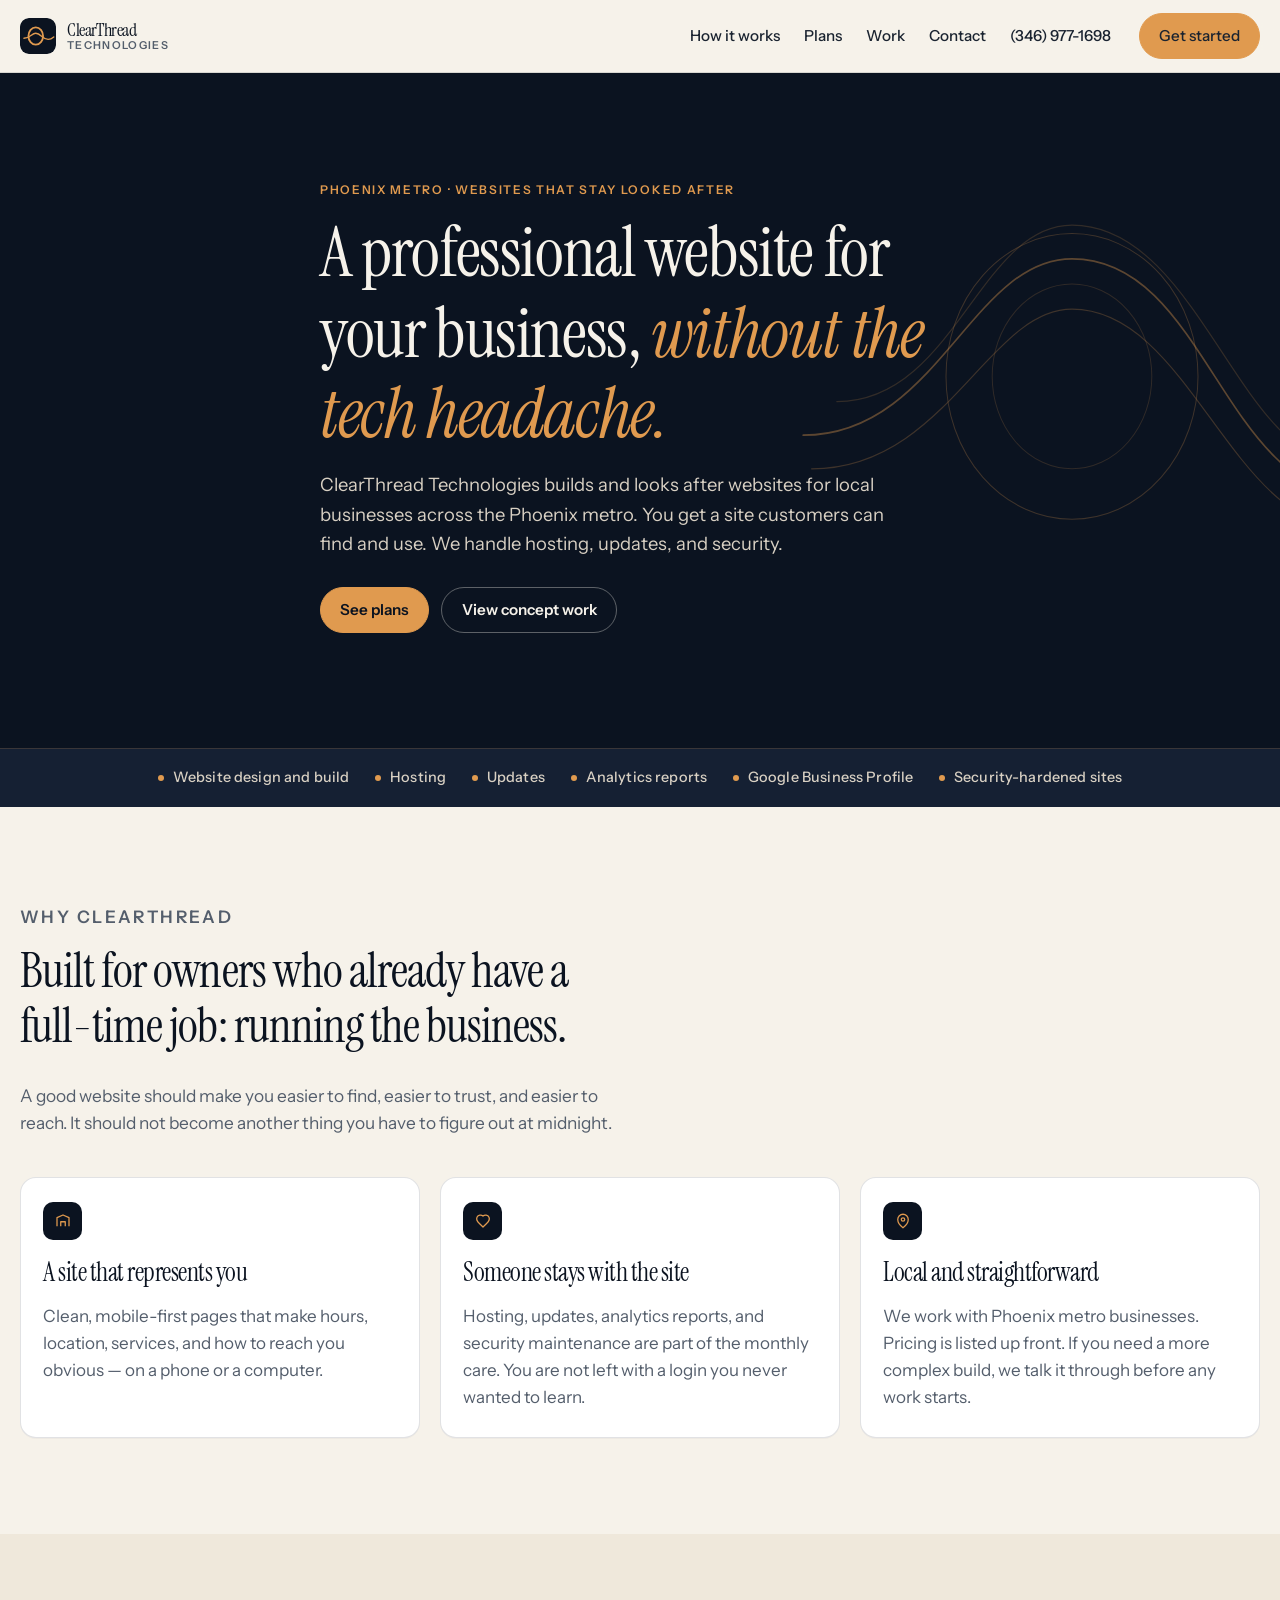
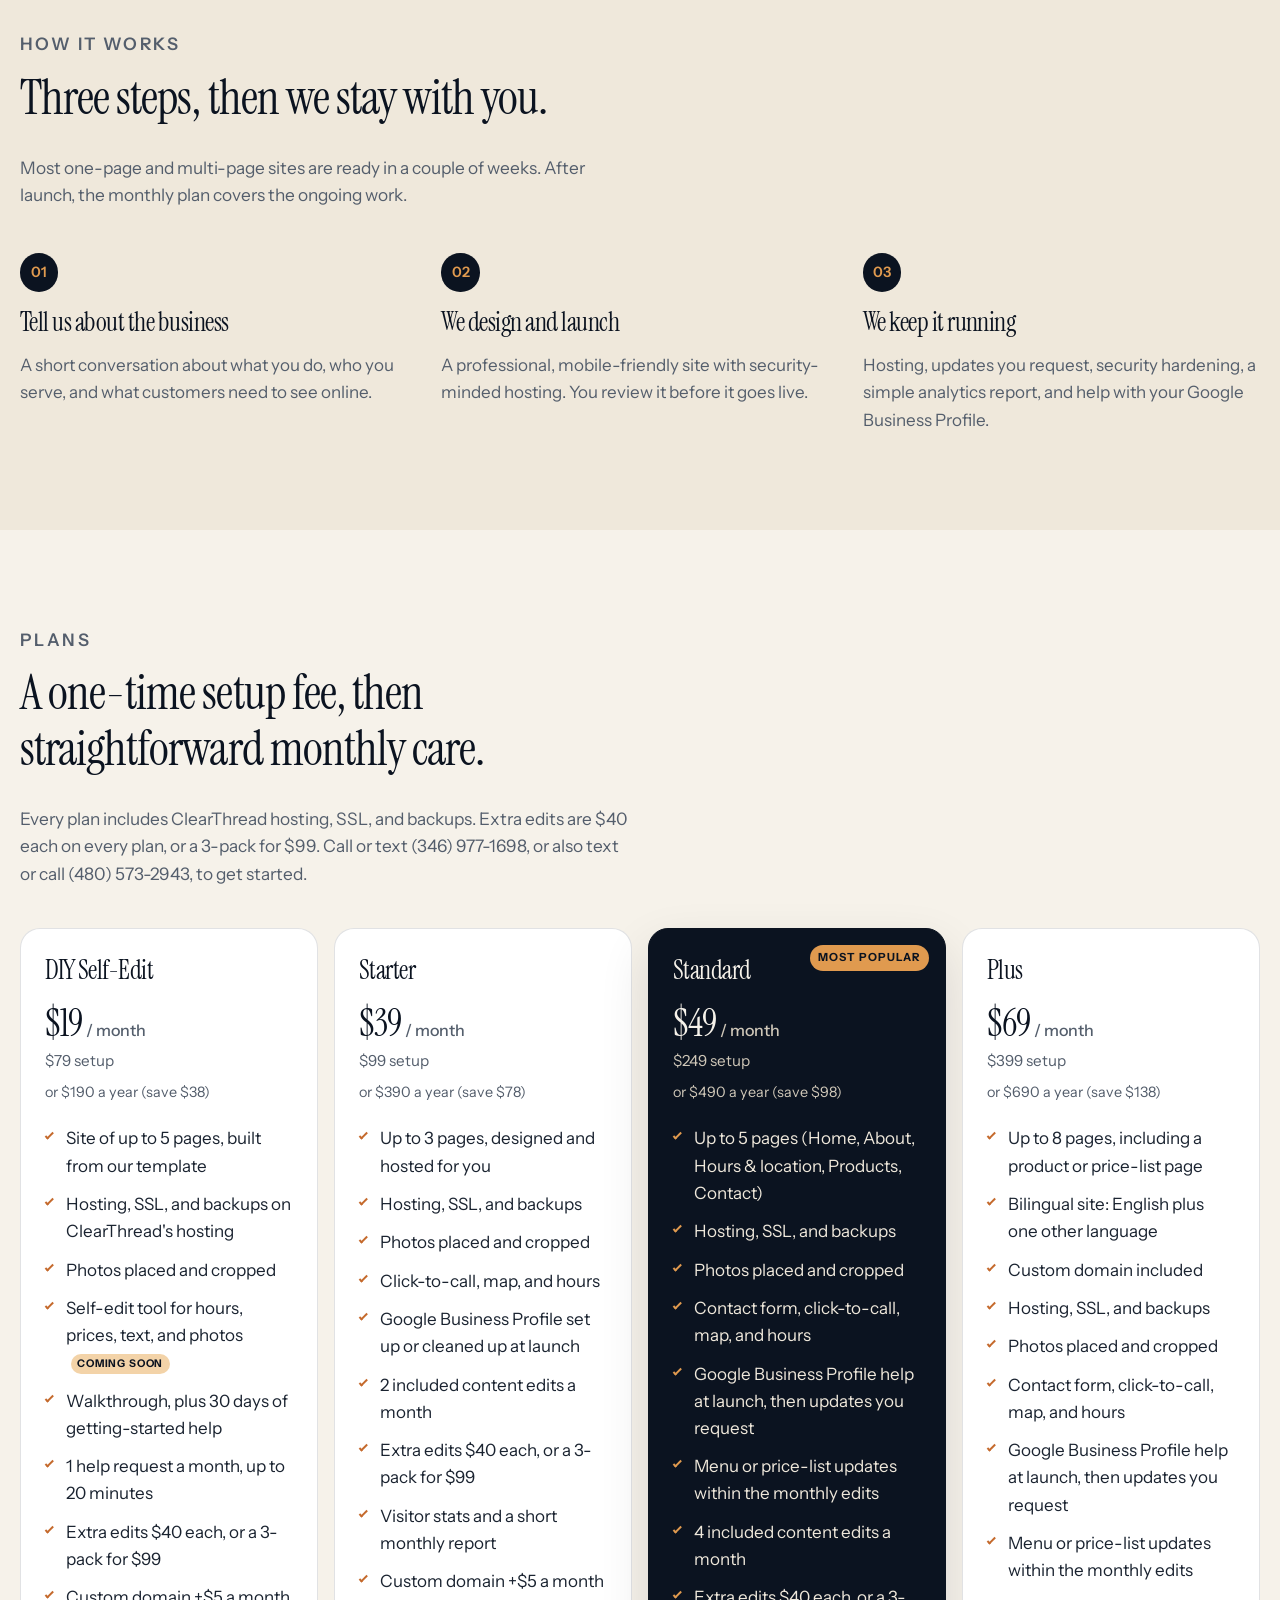
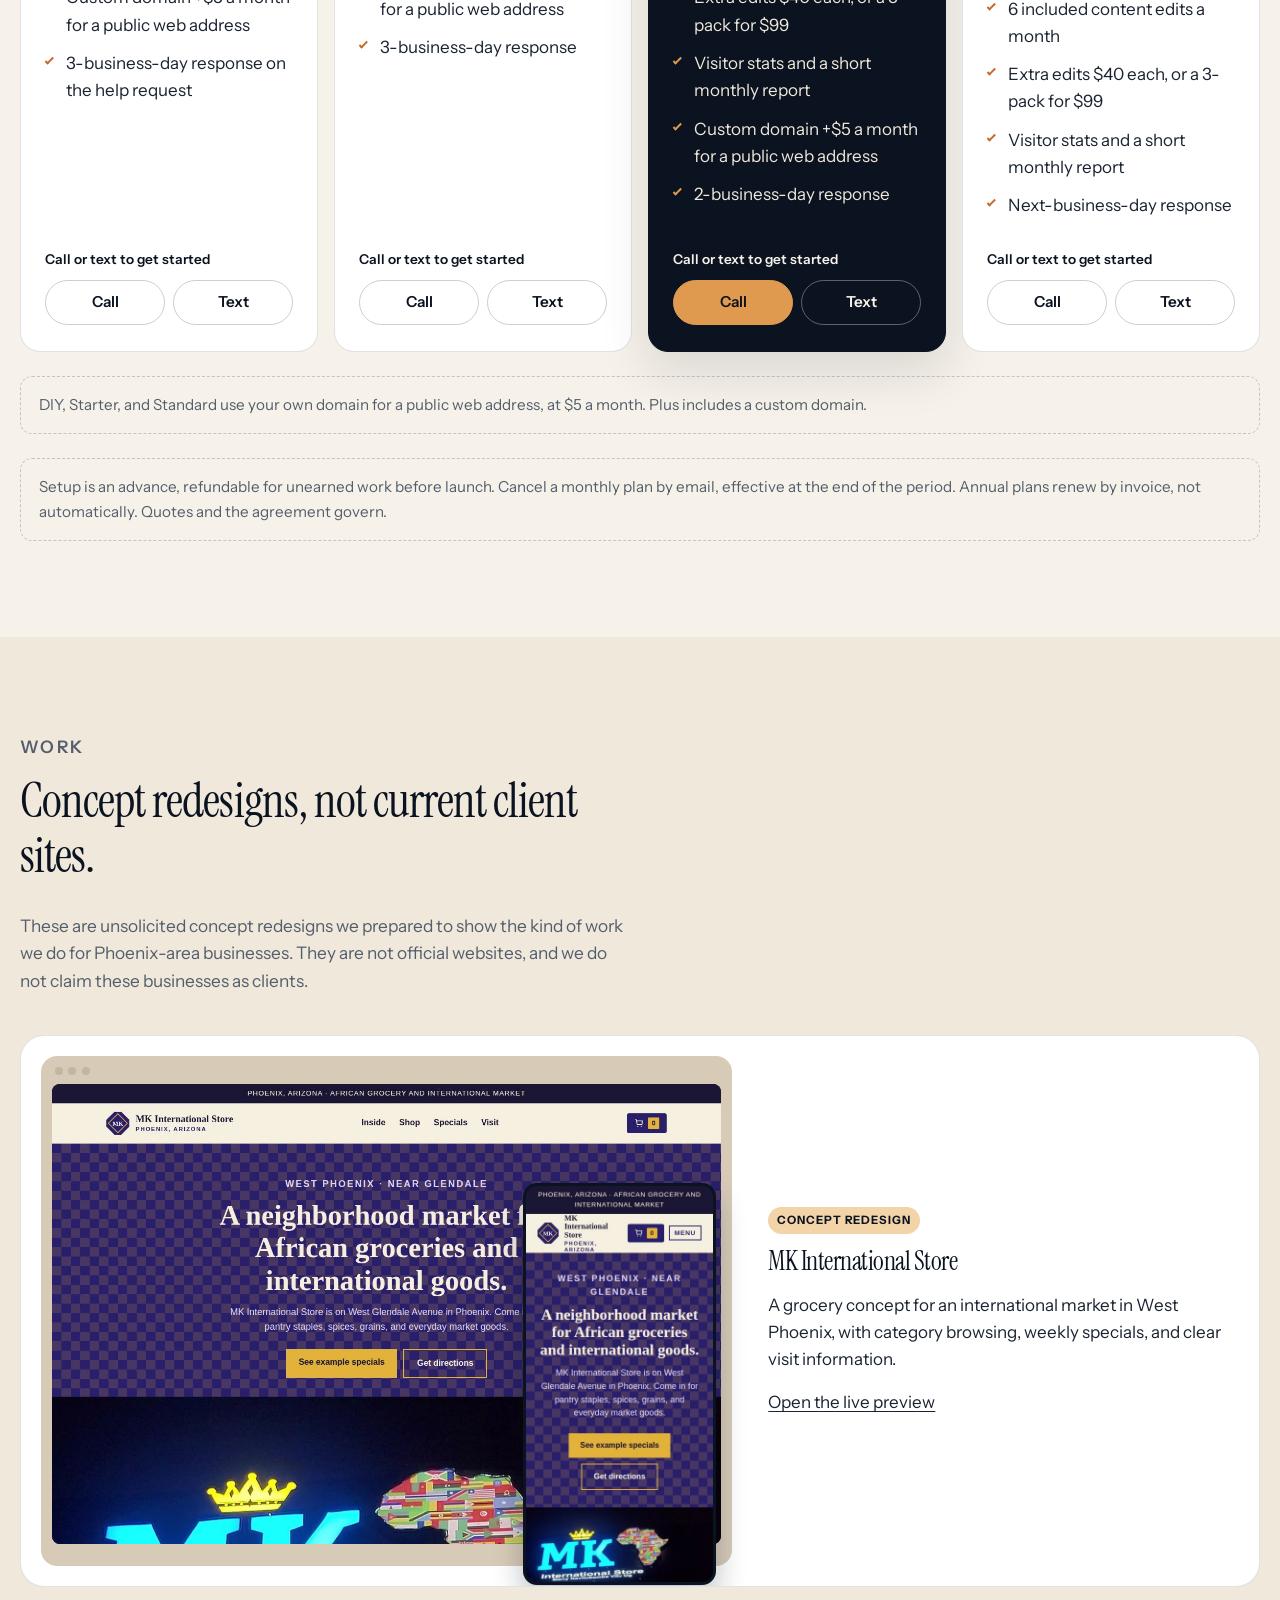
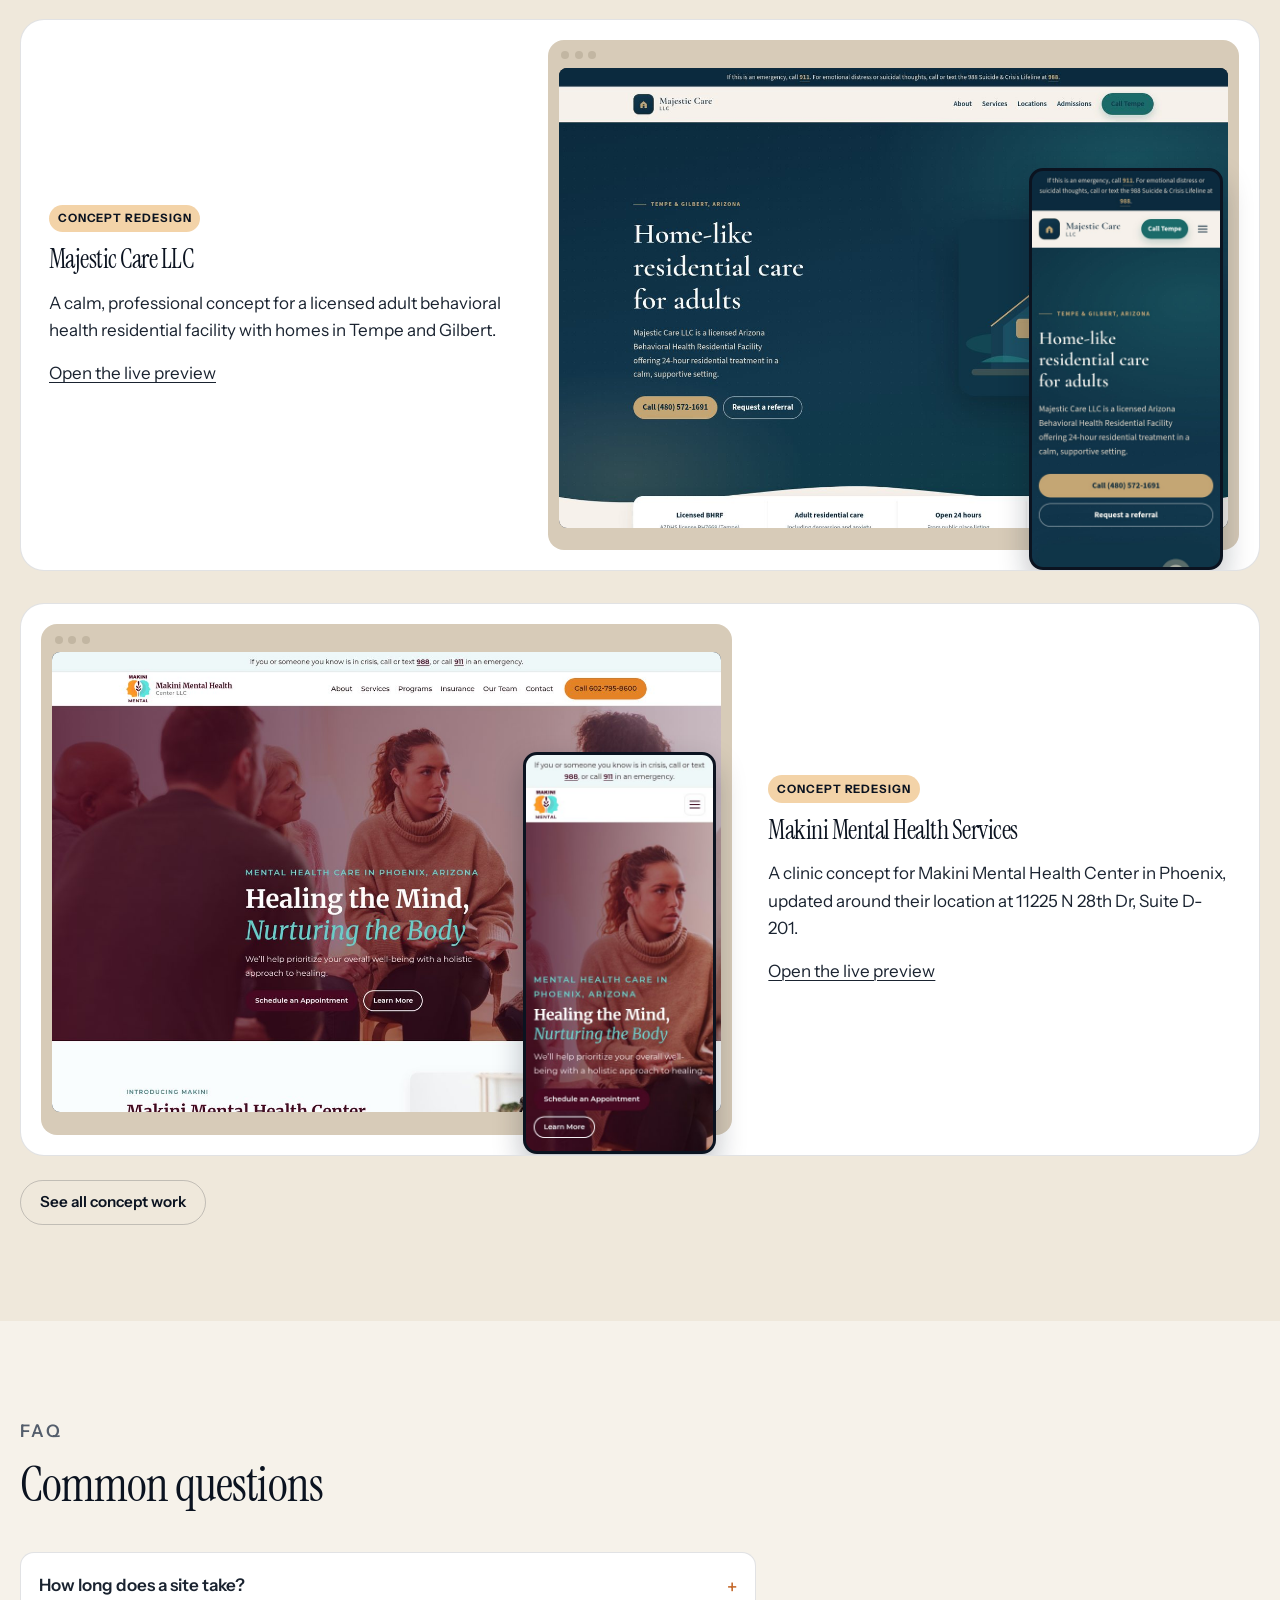
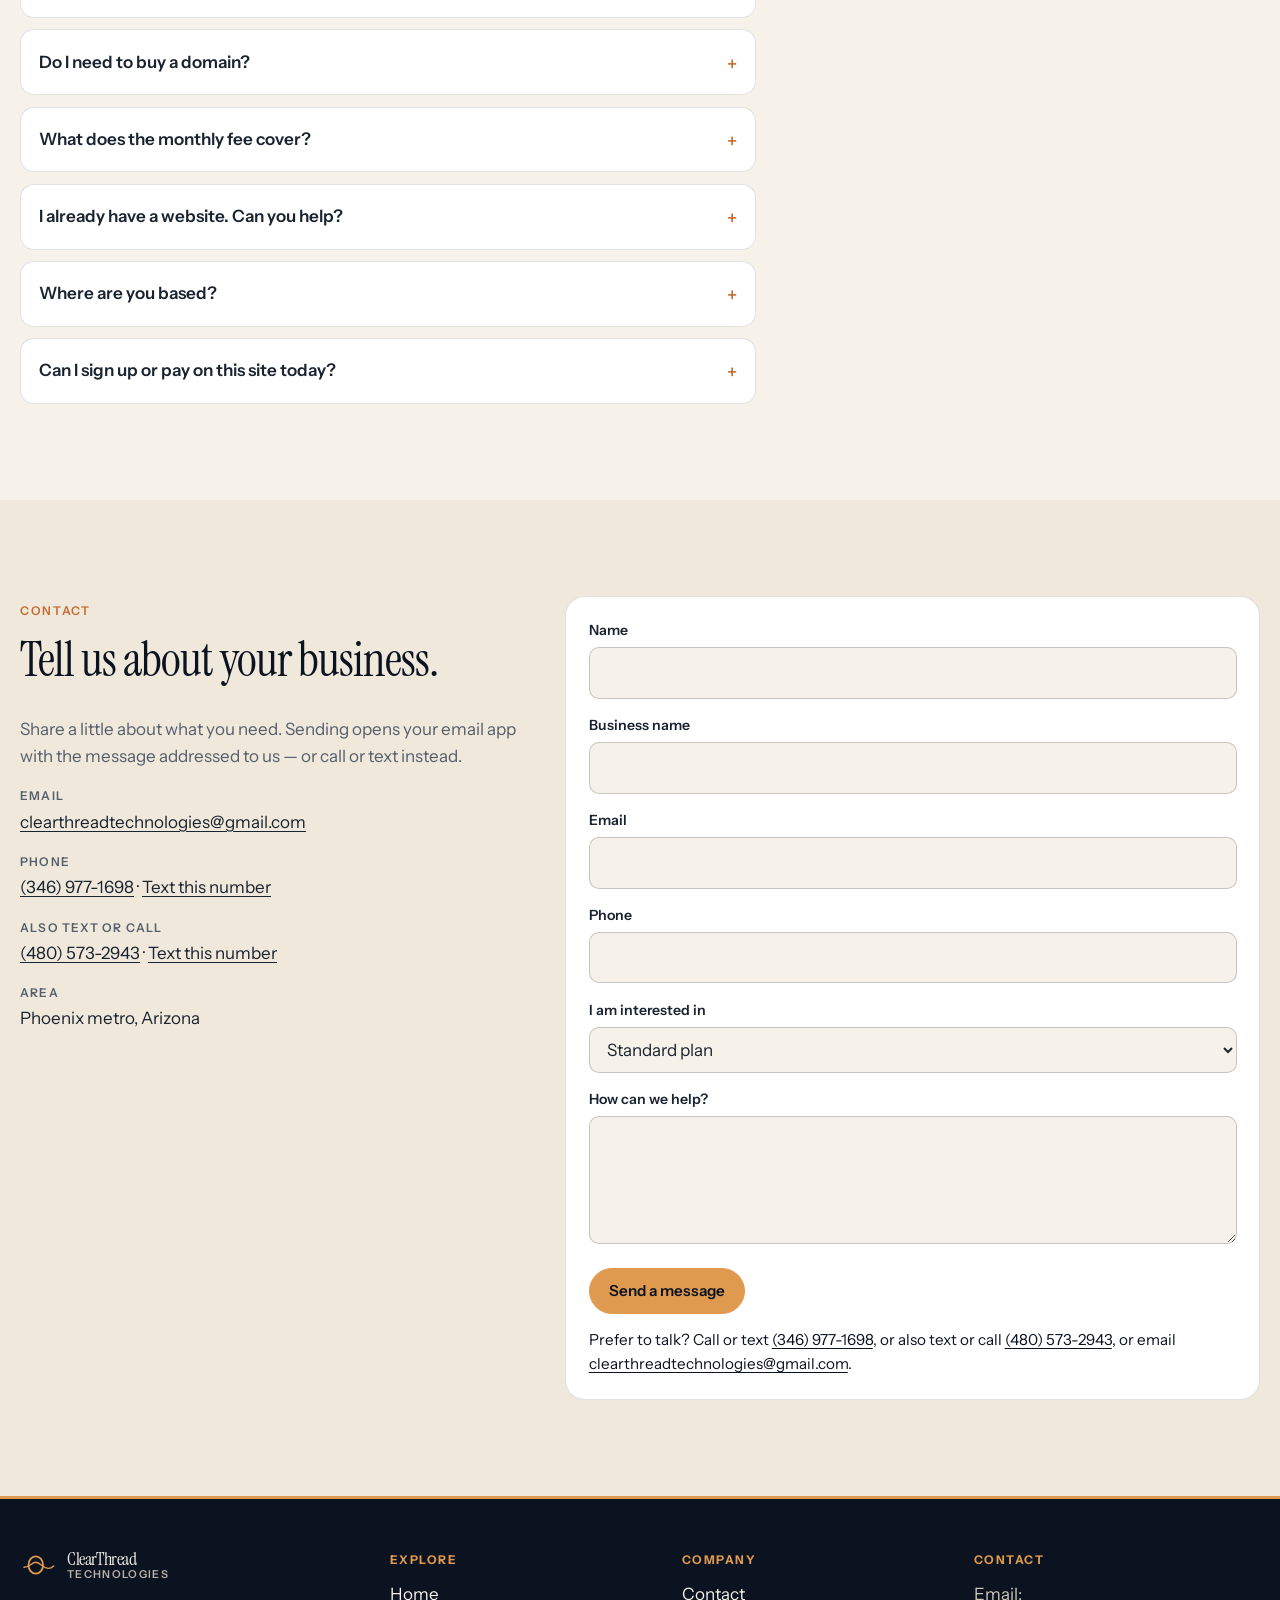
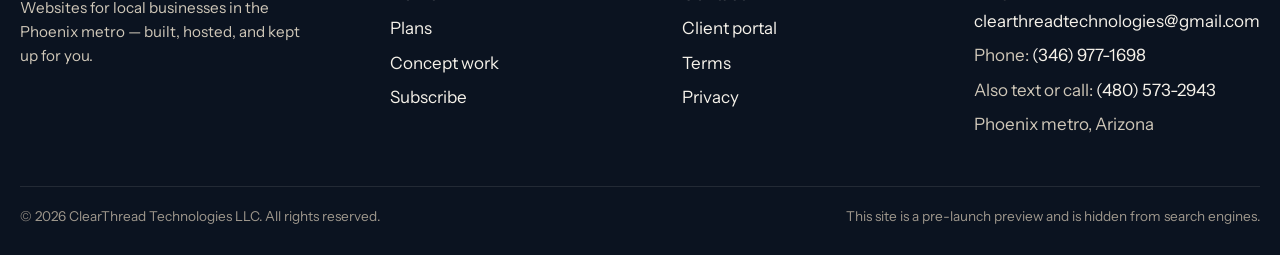
==== commit 5e4dbaaa: "Wording: shops to businesses" ====
--- a/index.html
+++ b/index.html
@@ -10,15 +10,15 @@
   header and include frame-ancestors 'none'.
 -->
 <meta http-equiv="Content-Security-Policy" content="default-src 'self'; script-src 'self'; style-src 'self'; img-src 'self' data:; font-src 'self'; connect-src 'none'; form-action 'self' mailto:; object-src 'none'; base-uri 'self'; upgrade-insecure-requests">
-<meta name="description" content="ClearThread Technologies builds, hosts, and maintains professional websites for shops, clinics, and family businesses in the Phoenix metro.">
+<meta name="description" content="ClearThread Technologies builds, hosts, and maintains professional websites for businesses in the Phoenix metro.">
 <title>ClearThread Technologies — Websites for Phoenix local businesses</title>
 <link rel="canonical" href="https://chukwuemekakalu1905.github.io/clearthread-technologies-site/">
 <meta property="og:type" content="website">
 <meta property="og:title" content="ClearThread Technologies — Websites for Phoenix local businesses">
-<meta property="og:description" content="Professional websites for Phoenix shops, clinics, and family businesses — built, hosted, and looked after month to month.">
+<meta property="og:description" content="Professional websites for Phoenix businesses — built, hosted, and looked after month to month.">
 <meta property="og:url" content="https://chukwuemekakalu1905.github.io/clearthread-technologies-site/">
 <link rel="icon" href="assets/favicon.svg" type="image/svg+xml">
-<link rel="stylesheet" href="css/styles.css">
+<link rel="stylesheet" href="css/styles.css" integrity="sha384-HgNHmehh7Kn3dHtT71NWEiT5hJgRvLLc+GMz8FNLKTPAbg0OEgYb0PmsHzw9TLdK" crossorigin="anonymous">
 </head>
 <body>
 <a class="skip" href="#main">Skip to content</a>
@@ -52,8 +52,8 @@
   <section class="hero">
     <div class="wrap hero-inner">
       <p class="eyebrow">Phoenix metro · Websites that stay looked after</p>
-      <h1>A professional website for your shop, <em>without the tech headache.</em></h1>
-      <p class="lede">ClearThread Technologies builds and looks after websites for local shops, clinics, and family businesses across the Phoenix metro. You get a site customers can find and use. We handle hosting, updates, and security.</p>
+      <h1>A professional website for your business, <em>without the tech headache.</em></h1>
+      <p class="lede">ClearThread Technologies builds and looks after websites for local businesses across the Phoenix metro. You get a site customers can find and use. We handle hosting, updates, and security.</p>
       <div class="actions">
         <a class="btn btn-primary" href="index.html#plans">See plans</a>
         <a class="btn btn-ghost" href="portfolio.html">View concept work</a>
@@ -268,7 +268,7 @@
             <span class="badge">Concept redesign</span>
             <h3>MK International Store</h3>
             <p>A grocery concept for an international market in West Phoenix, with category browsing, weekly specials, and clear visit information.</p>
-            <a href="https://chukwuemekakalu1905.github.io/mk-international-store/" rel="noopener noreferrer" target="_blank">Open the live preview</a>
+            <a href="https://chukwuemekakalu1905.github.io/mk-international-store/" rel="noopener noreferrer" target="_blank" rel="noopener noreferrer">Open the live preview</a>
           </div>
         </article>
         
@@ -286,7 +286,7 @@
             <span class="badge">Concept redesign</span>
             <h3>Majestic Care LLC</h3>
             <p>A calm, professional concept for a licensed adult behavioral health residential facility with homes in Tempe and Gilbert.</p>
-            <a href="https://chukwuemekakalu1905.github.io/majestic-care-mockup/" rel="noopener noreferrer" target="_blank">Open the live preview</a>
+            <a href="https://chukwuemekakalu1905.github.io/majestic-care-mockup/" rel="noopener noreferrer" target="_blank" rel="noopener noreferrer">Open the live preview</a>
           </div>
         </article>
         <article class="project">
@@ -303,7 +303,7 @@
             <span class="badge">Concept redesign</span>
             <h3>Makini Mental Health Services</h3>
             <p>A clinic concept for Makini Mental Health Center in Phoenix, updated around their location at 11225 N 28th Dr, Suite D-201.</p>
-            <a href="https://chukwuemekakalu1905.github.io/makini-mental-health-mockup/" rel="noopener noreferrer" target="_blank">Open the live preview</a>
+            <a href="https://chukwuemekakalu1905.github.io/makini-mental-health-mockup/" rel="noopener noreferrer" target="_blank" rel="noopener noreferrer">Open the live preview</a>
           </div>
         </article>
       </div>
@@ -408,7 +408,7 @@
             <span class="logo-sub">Technologies</span>
           </span>
         </a>
-        <p class="footer-blurb">Websites for local shops and clinics in the Phoenix metro — built, hosted, and kept up for you.</p>
+        <p class="footer-blurb">Websites for local businesses in the Phoenix metro — built, hosted, and kept up for you.</p>
       </div>
       <div>
         <h2>Explore</h2>
@@ -444,6 +444,6 @@
     </div>
   </div>
 </footer>
-<script src="js/main.js"></script>
+<script src="js/main.js" integrity="sha384-YbtDyDm2L39sZ0KrC+PEB/Qw1IMBSGCDG+PkDgKf7nJ9GGmHDC/ZnPII2zpDSSsY" crossorigin="anonymous"></script>
 </body>
 </html>
